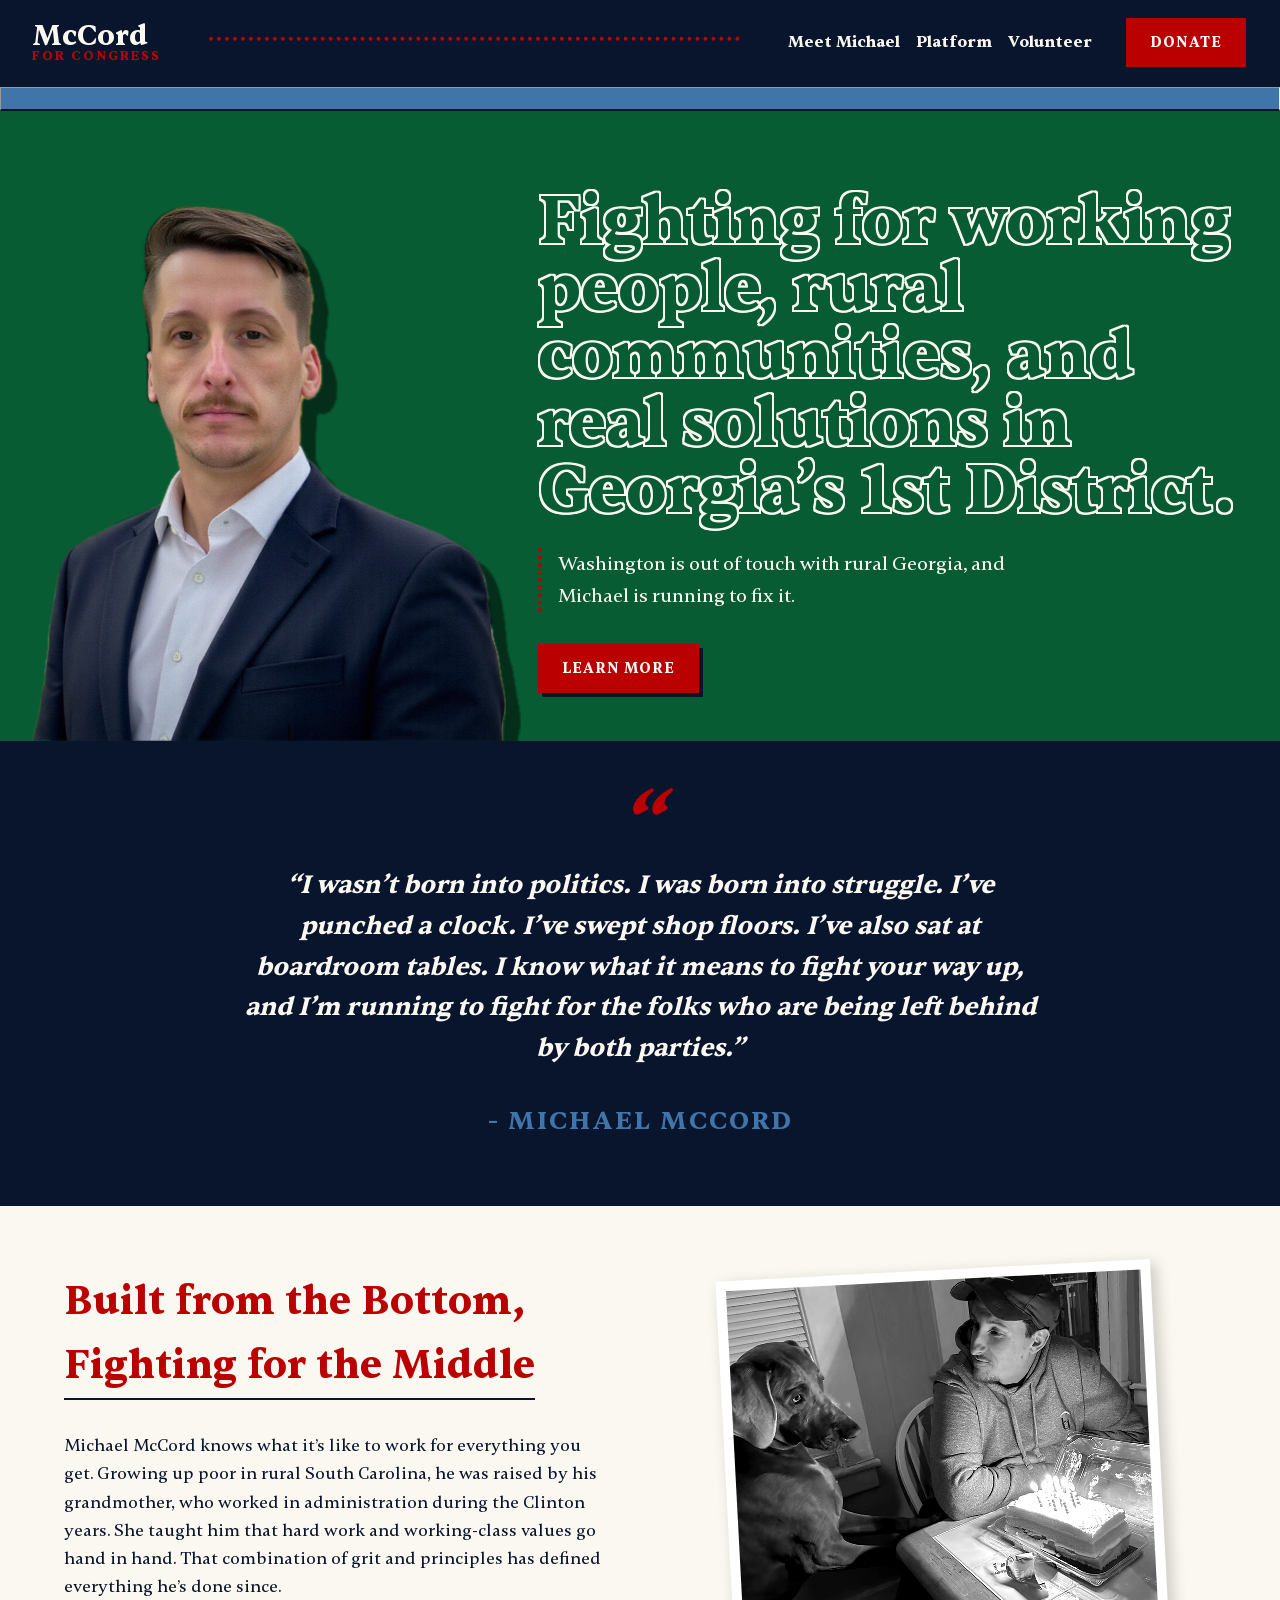
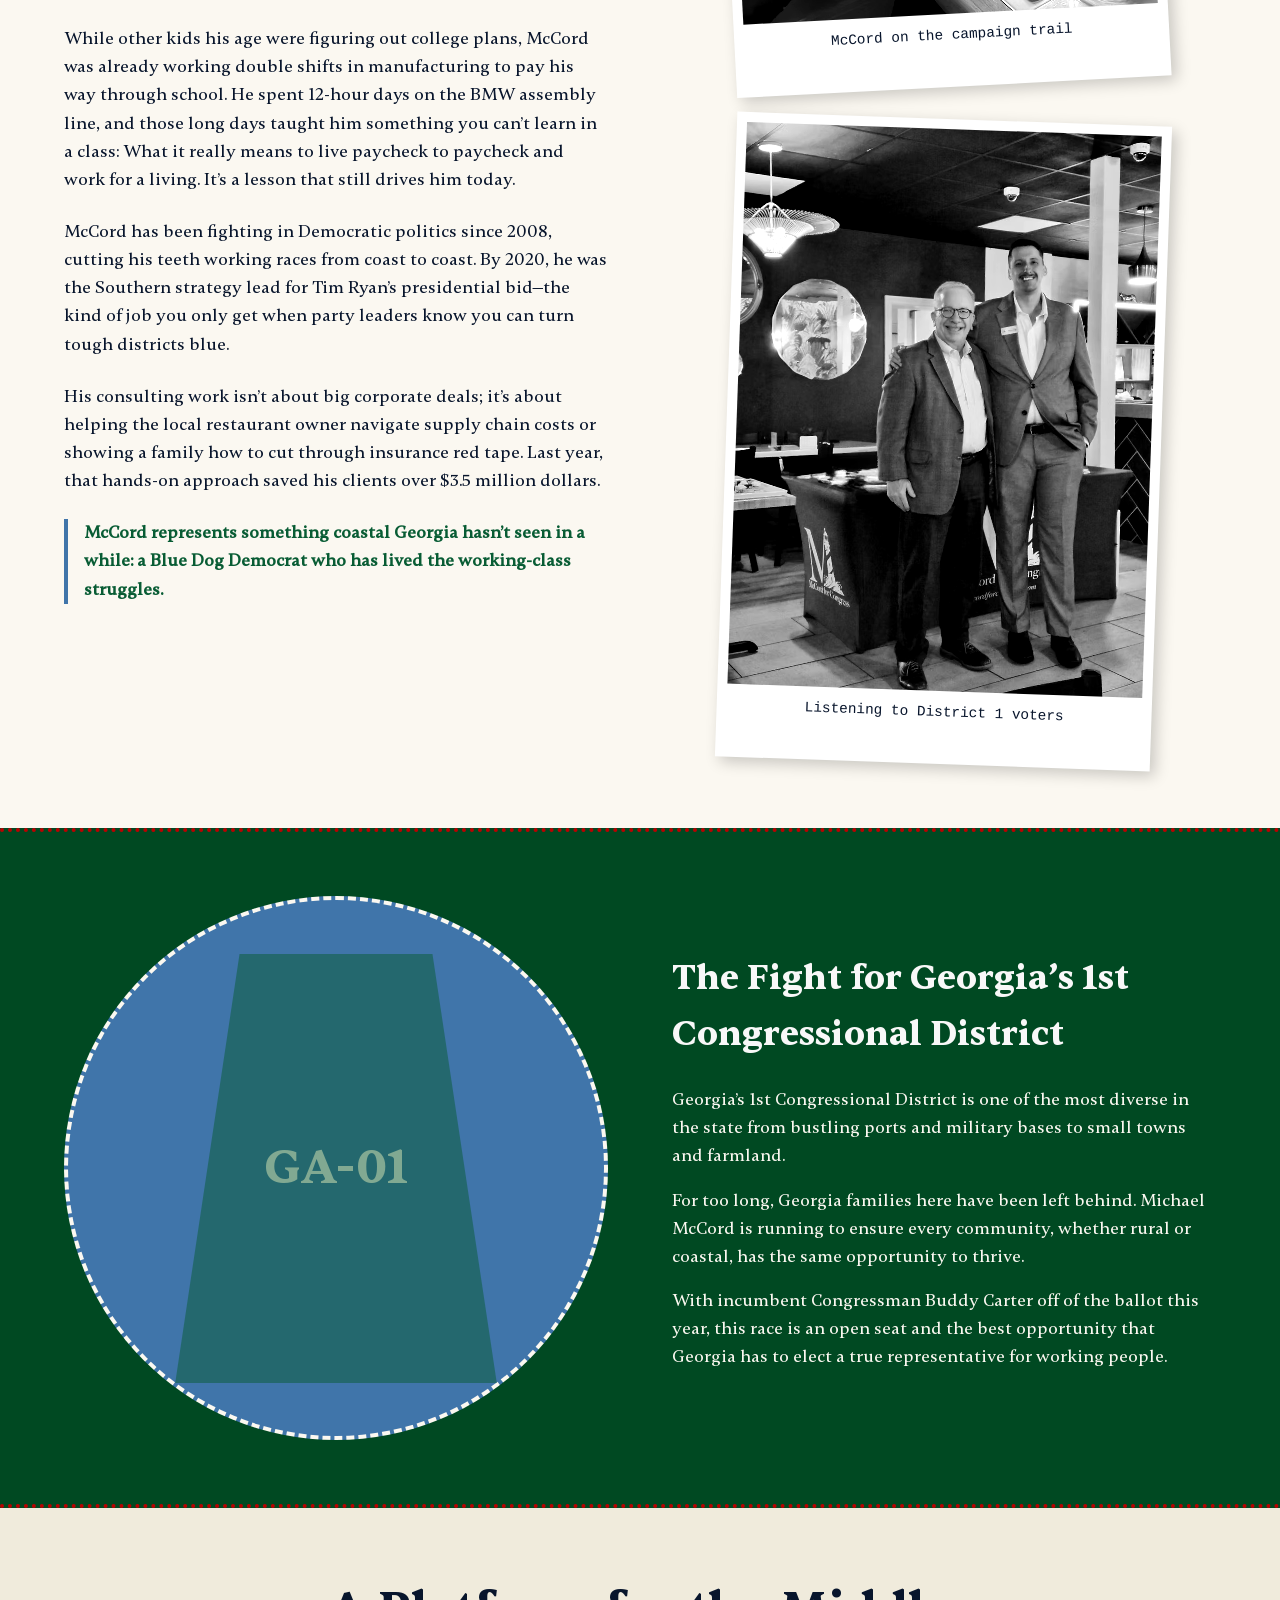
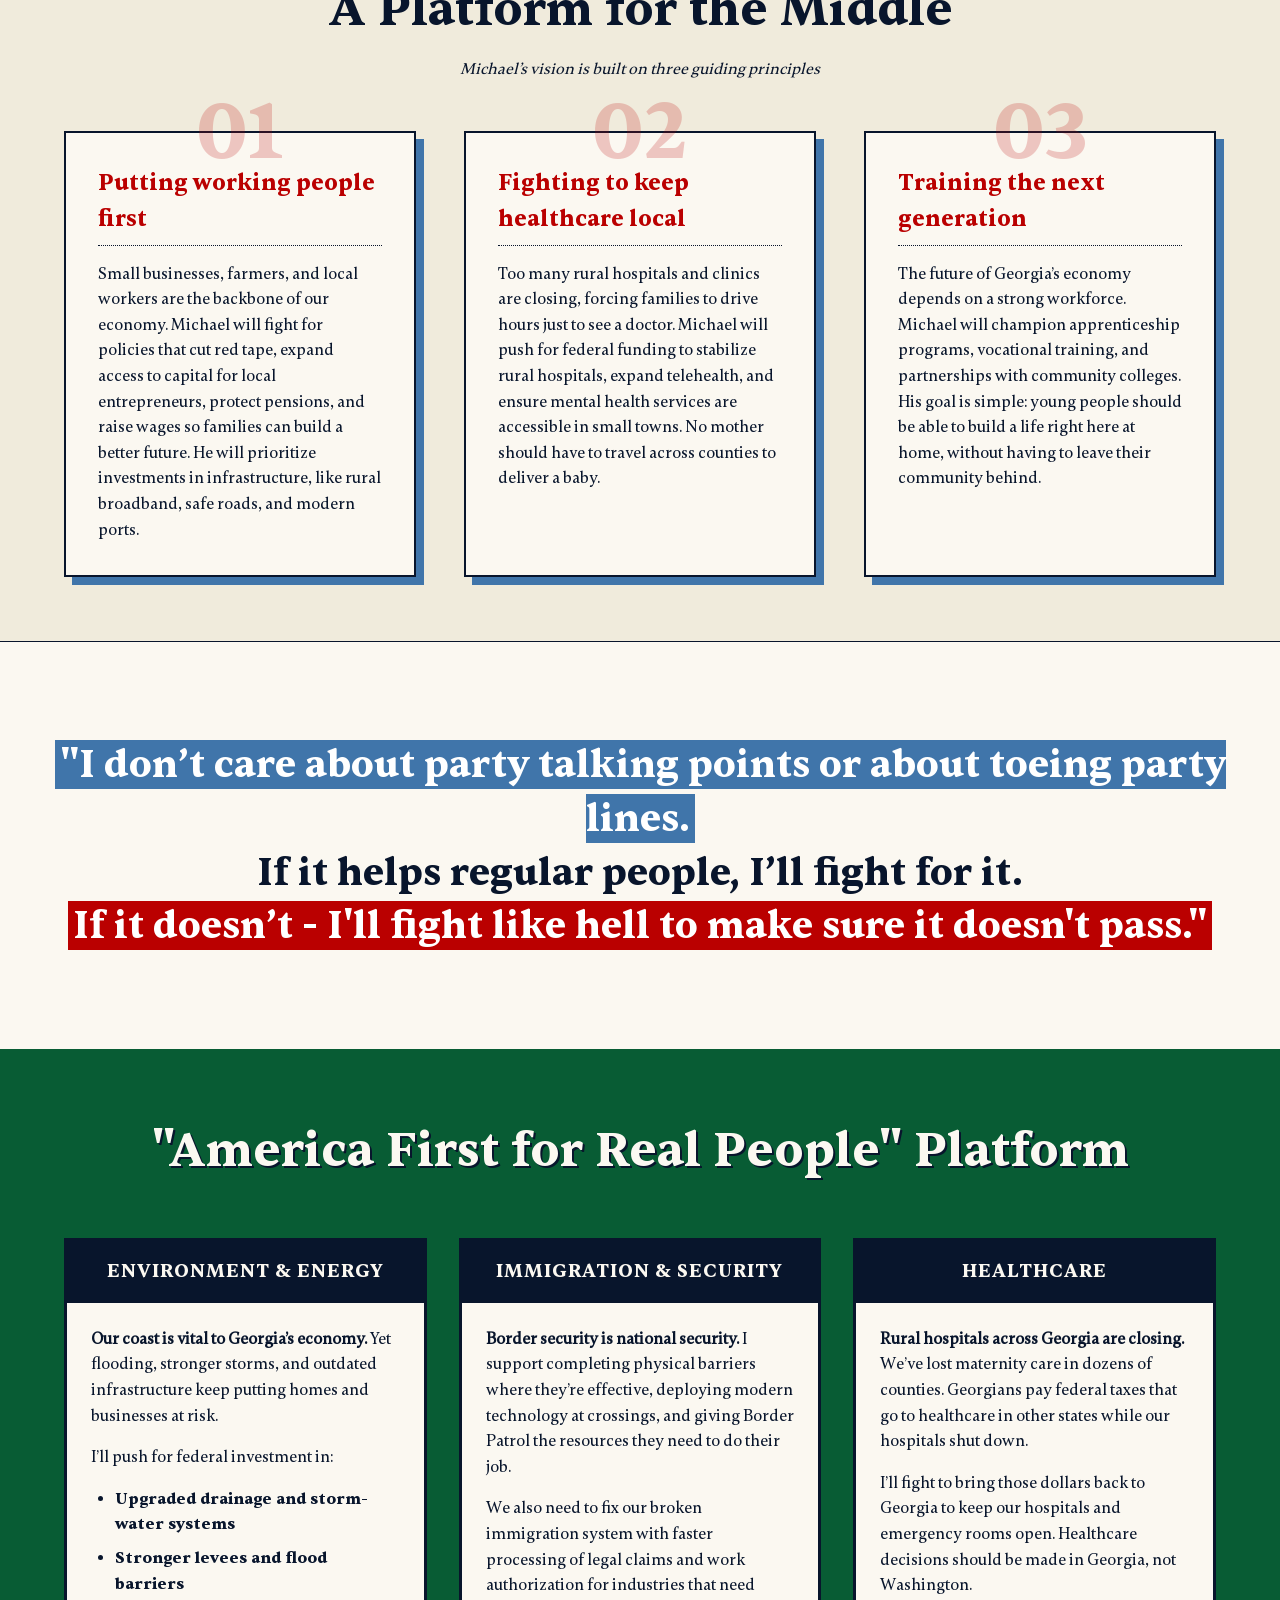
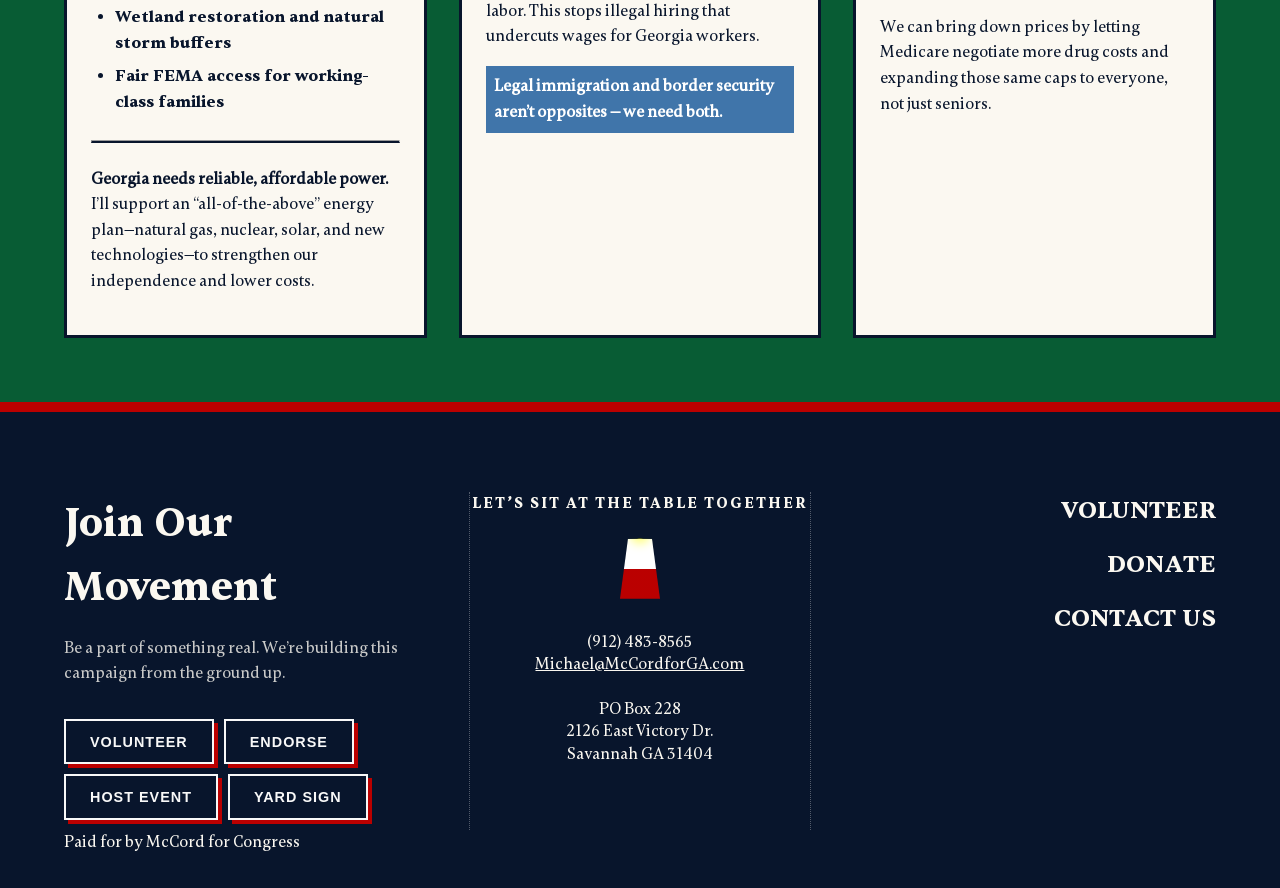
==== index.html @ d7ba56e4 "Formatting" ====
<!DOCTYPE html>
<html lang="en">

<head>
  <meta charset="UTF-8">
  <meta name="viewport" content="width=device-width, initial-scale=1.0">
  <title>Michael McCord for Congress | GA 1st District</title>
  <link rel="stylesheet" href="style.css">
  <link rel="stylesheet" href="gambetta.css">
  <link rel="stylesheet" href="sentient.css">
</head>

<body>

  <a href="#main-content" class="skip-link">Skip to Main Content</a>

  <!-- NAV -->
  <header>
    <a href="#" class="logo">McCord <span class="logo-sub">for Congress</span></a>

    <div class="decoration-line"></div>

    <nav>
      <ul>
        <li><a href="#meet-michael">Meet Michael</a></li>
        <li><a href="#platform">Platform</a></li>
        <li><a href="#volunteer">Volunteer</a></li>
      </ul>
      <a href="#" role="button" class="btn-donate">DONATE</a>
    </nav>
  </header>

  <hr>

  <main id="main-content">

    <section class="hero">
      <img src="./media/portrait.png" alt="Michael McCord Candidate">

      <div class="hero-text">
        <h1>Fighting for working people, rural communities, and real solutions in Georgia’s 1st District.</h1>
        <p class="hero-sub">Washington is out of touch with rural Georgia, and Michael is running to fix it.</p>
        <a href="#meet-michael" role="button" class="btn-primary">Learn More</a>
      </div>
    </section>

    <blockquote>
      “I wasn’t born into politics. I was born into struggle. I’ve punched a clock. I’ve swept shop floors. I’ve
      also sat at boardroom tables. I know what it means to fight your way up, and I’m running to fight for the
      folks who are being left behind by both parties.”
      <cite>- Michael McCord</cite>
    </blockquote>

    <!-- BIO SECTION -->
    <section id="meet-michael" class="biography section-padding">
      <div class="container grid-2-col">
        <div class="bio-text">
          <h2>Built from the Bottom,<br>Fighting for the Middle</h2>

          <p>Michael McCord knows what it’s like to work for everything you get. Growing up poor in rural South
            Carolina, he was raised by his grandmother, who worked in administration during the Clinton years. She
            taught him that hard work and working-class values go hand in hand. That combination of grit and principles
            has defined everything he’s done since.</p>

          <p>While other kids his age were figuring out college plans, McCord was already working double shifts in
            manufacturing to pay his way through school. He spent 12-hour days on the BMW assembly line, and those long
            days taught him something you can’t learn in a class: What it really means to live paycheck to paycheck and
            work for a living. It’s a lesson that still drives him today.</p>

          <p>McCord has been fighting in Democratic politics since 2008, cutting his teeth working races from coast to
            coast. By 2020, he was the Southern strategy lead for Tim Ryan’s presidential bid—the kind of job you only
            get when party leaders know you can turn tough districts blue.</p>

          <p>His consulting work isn’t about big corporate deals; it’s about helping the local restaurant owner navigate
            supply chain costs or showing a family how to cut through insurance red tape. Last year, that hands-on
            approach saved his clients over $3.5 million dollars.</p>

          <p class="emphasized-text">McCord represents something coastal Georgia hasn’t seen in a while: a Blue Dog
            Democrat who has lived the working-class struggles.</p>
        </div>

        <div class="bio-images">
          <figure class="rotate-left">
            <img src="./media/12.jpg.avif" alt="McCord working with team">
            <figcaption class="caption">McCord on the campaign trail</figcaption>
          </figure>
          <figure class="rotate-right">
            <img src="./media/13.jpeg.avif" alt="McCord speaking to voters">
            <figcaption class="caption">Listening to District 1 voters</figcaption>
          </figure>
        </div>
      </div>
    </section>

    <section class="district-info section-dark">
      <div class="container grid-2-col align-center">
        <div class="map-wrapper">
          <div class="css-map">
            <span>GA-01</span>
          </div>
        </div>
        <div class="district-text">
          <h2 class="text-light">The Fight for Georgia’s 1st Congressional District</h2>
          <p>Georgia’s 1st Congressional District is one of the most diverse in the state from bustling ports and
            military bases to small towns and farmland.</p>
          <p>For too long, Georgia families here have been left behind. Michael McCord is running to ensure every
            community, whether rural or coastal, has the same opportunity to thrive.</p>
          <p>With incumbent Congressman Buddy Carter off of the ballot this year, this race is an open seat and the best
            opportunity that Georgia has to elect a true representative for working people.</p>
        </div>
      </div>
    </section>

    <!-- PLATFORM INTRODUCTION -->
    <section id="platform" class="platform-intro section-padding">
      <h2 class="center">A Platform for the Middle</h2>
      <p class="subtitle center">Michael’s vision is built on three guiding principles</p>

      <div class="principles-grid">
        <div data-number="01">
          <h3>Putting working people first</h3>
          <p>Small businesses, farmers, and local workers are the backbone of our economy. Michael will fight for
            policies that cut red tape, expand access to capital for local entrepreneurs, protect pensions, and raise
            wages so families can build a better future. He will prioritize investments in infrastructure, like rural
            broadband, safe roads, and modern ports.</p>
        </div>
        <div data-number="02">
          <h3>Fighting to keep healthcare local</h3>
          <p>Too many rural hospitals and clinics are closing, forcing families to drive hours just to see a doctor.
            Michael will push for federal funding to stabilize rural hospitals, expand telehealth, and ensure mental
            health services are accessible in small towns. No mother should have to travel across counties to deliver
            a baby.</p>
        </div>
        <div data-number="03">
          <h3>Training the next generation</h3>
          <p>The future of Georgia’s economy depends on a strong workforce. Michael will champion apprenticeship
            programs, vocational training, and partnerships with community colleges. His goal is simple: young people
            should be able to build a life right here at home, without having to leave their community behind.</p>
        </div>
      </div>
    </section>

    <!-- CALLOUT QUOTE -->
    <section class="callout-quote">
      <h2>
        <span class="marker">"I don’t care about party talking points or about toeing party lines.</span>
        <br>
        If it helps regular people, I’ll fight for it.
        <br>
        <span class="marker-red">If it doesn’t - I'll fight like hell to make sure it doesn't pass."</span>
      </h2>
    </section>

    <!-- ISSUES GRID -->
    <section class="issues section-padding">
      <div class="container">
        <h2 class="center">"America First for Real People" Platform</h2>

        <div class="issues-grid">
          <!-- Environment -->
          <div class="issue-card">
            <h3>Environment & Energy</h3>
            <div class="card-body">
              <p><strong>Our coast is vital to Georgia’s economy.</strong> Yet flooding, stronger storms, and outdated
                infrastructure keep putting homes and businesses at risk.</p>
              <p>I’ll push for federal investment in:</p>
              <ul>
                <li>Upgraded drainage and storm-water systems</li>
                <li>Stronger levees and flood barriers</li>
                <li>Wetland restoration and natural storm buffers</li>
                <li>Fair FEMA access for working-class families</li>
              </ul>
              <hr>
              <p><strong>Georgia needs reliable, affordable power.</strong> I’ll support an “all-of-the-above” energy
                plan—natural gas, nuclear, solar, and new technologies—to strengthen our independence and lower costs.
              </p>
            </div>
          </div>

          <!-- Immigration -->
          <div class="issue-card">
            <h3>Immigration & Security</h3>
            <div class="card-body">
              <p><strong>Border security is national security.</strong> I support completing physical barriers where
                they’re effective, deploying modern technology at crossings, and giving Border Patrol the resources they
                need to do their job.</p>
              <p>We also need to fix our broken immigration system with faster processing of legal claims and work
                authorization for industries that need labor. This stops illegal hiring that undercuts wages for Georgia
                workers.</p>
              <p class="highlight">Legal immigration and border security aren’t opposites — we need both.</p>
            </div>
          </div>

          <!-- Healthcare -->
          <div class="issue-card">
            <h3>Healthcare</h3>
            <div class="card-body">
              <p><strong>Rural hospitals across Georgia are closing.</strong> We’ve lost maternity care in dozens of
                counties. Georgians pay federal taxes that go to healthcare in other states while our hospitals shut
                down.</p>
              <p>I’ll fight to bring those dollars back to Georgia to keep our hospitals and emergency rooms open.
                Healthcare decisions should be made in Georgia, not Washington.</p>
              <p>We can bring down prices by letting Medicare negotiate more drug costs and expanding those same caps to
                everyone, not just seniors.</p>
            </div>
          </div>
        </div>
      </div>
    </section>

    <!-- FOOTER / JOIN MOVEMENT -->
    <footer id="volunteer">
      <div class="footer-grid">
        <div class="footer-cta">
          <h2>Join Our Movement</h2>
          <p class="footer-sub">Be a part of something real. We’re building this campaign from the ground up.</p>

          <div class="action-buttons">
            <button class="btn-outline">Volunteer</button>
            <button class="btn-outline">Endorse</button>
            <button class="btn-outline">Host Event</button>
            <button class="btn-outline">Yard Sign</button>
          </div>
        </div>

        <div class="footer-contact">
          <h3>Let’s sit at the table together</h3>
          <!-- CSS Lighthouse Icon -->
          <div class="css-lighthouse"></div>

          <address>
            <p>(912) 483-8565</p>
            <p><a href="mailto:Michael@McCordforGA.com">Michael@McCordforGA.com</a></p>
            <br>
            <p>PO Box 228</p>
            <p>2126 East Victory Dr.</p>
            <p>Savannah GA 31404</p>
          </address>
        </div>

        <nav>
          <a href="#volunteer">VOLUNTEER</a>
          <a href="#">DONATE</a>
          <a href="#">CONTACT US</a>
        </nav>
      </div>
      <p>Paid for by McCord for Congress</p>
    </footer>

  </main>
</body>

</html>
---- style.css ----
:root {
  /* --- Palette (OKLCH) --- */
  /* Deep Forest Green */
  --color-bg-green: oklch(42% 0.1 155);
  --color-bg-green-dark: oklch(35% 0.1 155);

  /* Paper / Off-White */
  --color-paper: oklch(98% 0.01 90);
  --color-paper-dim: oklch(94% 0.02 90);

  /* Accent Blue */
  --color-accent-blue: oklch(55% 0.1 250);

  /* Ink Colors */
  --color-text-navy: oklch(20% 0.05 260);
  --color-text-light: oklch(98% 0 0);

  /* Campaign Red */
  --color-brand-red: oklch(48% 0.22 28);

  /* --- Spacing & sizing --- */
  --space-sm: 0.5rem;
  --space-md: 1rem;
  --space-lg: 2rem;
  --space-xl: 4rem;

  --container-width: 1200px;

  /* --- Typography --- */
  --font-serif: "Sentient-Bold", "Times New Roman", serif;
  --font-sans-serif: "Gambetta-Medium", sans-serif;
}

/* --- Resets & Base --- */
*,
*::before,
*::after {
  box-sizing: border-box;
  margin: 0;
  padding: 0;
}

html {
  scroll-behavior: smooth;
}

body {
  font-family: var(--font-serif);
  background-color: var(--color-paper);
  color: var(--color-text-navy);
  line-height: 1.6;
}

img {
  max-width: 100%;
  display: block;
}

a {
  color: inherit;
  text-decoration-skip-ink: auto;
}

/* --- Utilities --- */
.container {
  width: 90%;
  max-width: var(--container-width);
  margin: 0 auto;
}

.section-padding {
  padding: clamp(3rem, 5vw, 6rem) 0;
}

.text-light {
  color: var(--color-text-light);
}

.center {
  text-align: center;
}

/* Grid Utilities */
.grid-2-col {
  display: grid;
  grid-template-columns: 1fr;
  gap: var(--space-xl);

  @media (min-width: 800px) {
    grid-template-columns: 1fr 1fr;
  }
}

.align-center {
  align-items: center;
}

/* --- Buttons --- */
button,
[role="button"] {
  display: inline-block;
  padding: 0.8rem 1.5rem;
  font-weight: 700;
  text-decoration: none;
  text-transform: uppercase;
  letter-spacing: 1px;
  transition: transform 0.2s ease;
  cursor: pointer;
  font-size: 0.9rem;
}

button:active,
[role="button"]:active {
  transform: translateY(2px);
}

.btn-primary {
  background-color: var(--color-brand-red);
  color: var(--color-text-light);
  box-shadow: 4px 4px 0 var(--color-text-navy);
}

.btn-donate {
  background-color: var(--color-brand-red);
  color: var(--color-text-light);
  border: 2px solid var(--color-text-navy);
}

.btn-outline {
  background-color: transparent;
  border: 2px solid var(--color-text-light);
  color: var(--color-text-light);
  box-shadow: 4px 4px 0 var(--color-brand-red);
  margin-right: 10px;
  margin-bottom: 10px;
}

/* --- Header --- */
.skip-link {
  position: absolute;
  top: -100px;
  left: 0;
  background: var(--color-brand-red);
  color: white;
  padding: 1rem;
  z-index: 1000;
}

.skip-link:focus {
  top: 0;
}

header {
  background-color: var(--color-text-navy);
  padding: var(--space-md) var(--space-lg);
  border-bottom: 2px solid var(--color-text-navy);
  color: var(--color-paper);

  display: flex;
  align-items: center;
  max-width: 1400px;
  margin: 0 auto;
  flex-wrap: wrap;
  gap: var(--space-md);

  .logo {
    font-size: 1.8rem;
    font-weight: 900;
    text-decoration: none;
    display: flex;
    flex-direction: column;
    line-height: 1;

    .logo-sub {
      font-size: 0.8rem;
      font-weight: 400;
      text-transform: uppercase;
      letter-spacing: 2px;
      color: var(--color-brand-red);
    }
  }

  .decoration-line {
    flex-grow: 1;
    height: 1px;
    border-bottom: 4px dotted var(--color-brand-red);
    transform: translateY(-0.2rem);
    min-width: 2rem;
    margin: 0 var(--space-lg);
    display: none;

    @media (min-width: 800px) {
      display: block;
    }
  }

  nav {
    display: flex;
    align-items: center;
    gap: var(--space-md);
    flex-wrap: wrap;

    ul {
      list-style: none;
      display: flex;
      gap: var(--space-md);
      margin-right: var(--space-md);
    }

    a {
      font-weight: 700;
      text-decoration: none;

      &:hover {
        text-decoration: underline;
        text-decoration-color: var(--color-brand-red);
      }
    }
  }
}

hr {
  height: 1.5rem;
  background-color: var(--color-accent-blue);
  border-bottom: 2px solid var(--color-text-navy);
}

/* --- Hero --- */
.hero {
  background-color: var(--color-bg-green);
  padding: 0 var(--space-lg);
  color: var(--color-paper);
  overflow: hidden;

  max-width: 1400px;
  margin: 0 auto;
  display: grid;
  grid-template-columns: 1fr;
  align-items: end;
  min-height: 70vh;

  @media (min-width: 900px) {
    grid-template-columns: 0.8fr 1.2fr;
    gap: 2rem;
  }

  .hero-text {
    padding-bottom: clamp(2rem, 6vw, 3rem);
    padding-top: 3rem;
    position: relative;
    z-index: 2;

    h1 {
      font-size: clamp(2.2rem, 4vw + 1rem, 5rem);
      line-height: 1;
      font-weight: 700;
      margin-bottom: 1.5rem;

      /* Text Stroke Effect */
      text-shadow:
        /* First layer - 8 directions */
        1px 1px 0 var(--color-paper),
        1px -1px 0 var(--color-paper),
        -1px 1px 0 var(--color-paper),
        -1px -1px 0 var(--color-paper),
        1px 0px 0 var(--color-paper),
        0px 1px 0 var(--color-paper),
        -1px 0px 0 var(--color-paper),
        0px -1px 0 var(--color-paper),

        /* Second layer - 8 more directions with slight offset */
        2px 2px 0 var(--color-paper),
        2px -2px 0 var(--color-paper),
        -2px 2px 0 var(--color-paper),
        -2px -2px 0 var(--color-paper),
        2px 0px 0 var(--color-paper),
        0px 2px 0 var(--color-paper),
        -2px 0px 0 var(--color-paper),
        0px -2px 0 var(--color-paper),

        /* Optional third layer - diagonal fills */
        1.5px 1.5px 0 var(--color-paper),
        1.5px -1.5px 0 var(--color-paper),
        -1.5px 1.5px 0 var(--color-paper),
        -1.5px -1.5px 0 var(--color-paper);
      color: var(--color-bg-green);
    }

    .hero-sub {
      font-size: 1.25rem;
      max-width: 40ch;
      margin-bottom: 2rem;
      border-left: 4px dotted var(--color-brand-red);
      padding-left: 1rem;
    }
  }

  img {
    align-self: end;
    justify-self: center;

    max-height: 80vh;
    filter: drop-shadow(15px 15px 0px rgba(0, 0, 0, 0.5));
    /* Push down slightly */
  }
}


blockquote {
  background-color: var(--color-text-navy);
  color: var(--color-paper);
  padding: var(--space-xl) calc(max(0px, (100vw - 800px) / 2));
  text-align: center;

  font-size: clamp(1.2rem, 2vw, 1.8rem);
  font-style: italic;
  margin: 0 auto;
  line-height: 1.6;
  position: relative;
}

blockquote::before {
  content: "“";
  font-size: 5rem;
  color: var(--color-brand-red);
  display: block;
  line-height: 0.5;
  margin-bottom: 20px;
}

cite {
  display: block;
  margin-top: 2rem;
  font-style: normal;
  font-weight: 700;
  text-transform: uppercase;
  letter-spacing: 2px;
  color: var(--color-accent-blue);
}

/* --- Biography --- */
.biography {
  background-color: var(--color-paper);

  h2 {
    font-size: 2.5rem;
    margin-bottom: 2rem;
    color: var(--color-brand-red);
    border-bottom: 2px solid var(--color-text-navy);
    display: inline-block;
  }

  .bio-text p {
    margin-bottom: 1.5rem;
    font-size: 1.1rem;
  }

  .emphasized-text {
    font-size: 1.2rem;
    font-weight: bold;
    color: var(--color-bg-green);
    border-left: 4px solid var(--color-accent-blue);
    padding-left: 1rem;
  }

  .bio-images {
    display: flex;
    flex-direction: column;
    gap: 2rem;
    justify-content: center;
    align-items: center;

    figure {
      background: white;
      padding: 10px 10px 40px 10px;
      /* Polaroid style */
      box-shadow: 5px 5px 15px rgba(0, 0, 0, 0.2);
      width: 80%;
      transition: transform 0.3s ease;
      text-align: center;

      img {
        width: 100%;
        filter: grayscale(100%) contrast(120%);
      }

      figcaption {
        display: block;
        font-family: monospace;
        /* Handwriting vibe */
        margin-top: 10px;
        color: var(--color-text-navy);
        font-size: 0.9rem;
      }
    }

    .rotate-left {
      transform: rotate(-3deg);
    }

    .rotate-right {
      transform: rotate(2deg);
    }

    figure:hover {
      transform: scale(1.05) rotate(0);
      z-index: 10;
    }
  }
}

/* --- District Info --- */
.section-dark {
  background-color: var(--color-bg-green-dark);
  color: var(--color-paper);
  padding: var(--space-xl) 0;
}

.district-info {
  border-top: 4px dotted var(--color-brand-red);
  border-bottom: 4px dotted var(--color-brand-red);

  .css-map {
    background-color: var(--color-accent-blue);
    width: 100%;
    aspect-ratio: 1;
    border-radius: 50%;
    display: grid;
    place-items: center;
    font-size: 3rem;
    font-weight: 900;
    border: 4px dashed var(--color-paper);
    position: relative;
  }

  /* Simulate map shape roughly */
  .css-map::after {
    content: "";
    position: absolute;
    width: 60%;
    height: 80%;
    background: var(--color-bg-green);
    clip-path: polygon(20% 0%, 80% 0%, 100% 100%, 0% 100%);
    opacity: 0.5;
  }

  h2 {
    font-size: 2.2rem;
    margin-bottom: 1.5rem;
  }

  p {
    margin-bottom: 1rem;
    font-size: 1.1rem;
  }
}

/* --- Platform Principles --- */
.platform-intro {
  background-color: var(--color-paper-dim);
  padding: 5% 5%;

  h2 {
    font-size: 3rem;
    margin-bottom: 0.5rem;
  }

  .subtitle {
    margin-bottom: 3rem;
    font-style: italic;
  }

  .principles-grid {
    display: grid;
    grid-template-columns: repeat(auto-fit, minmax(300px, 1fr));
    gap: 3rem;
  }

  /* Of course, any card that is in the princples grid is a principle card by principle*/

  .principles-grid>div::before {
    content: attr(data-number);
    position: absolute;
    top: -4rem;
    left: 50%;
    transform: translatex(-50%);
    font-size: 5rem;
    font-weight: bold;
    color: var(--color-brand-red);
    opacity: 0.2;
    /* makes it look like it's behind the card */
    z-index: 0;
    /* Places it between the card and its content */
    pointer-events: none;
    /* Makes it non-interactive */
  }


  .principles-grid>div {
    background: var(--color-paper);
    padding: 2rem;
    border: 2px solid var(--color-text-navy);
    box-shadow: 8px 8px 0 var(--color-accent-blue);

    position: relative;
    overflow: visible;

    h3 {
      position: relative;
      z-index: 1;
      color: var(--color-brand-red);
      font-size: 1.4rem;
      margin-bottom: 1rem;
      border-bottom: 1px dotted var(--color-text-navy);
      padding-bottom: 0.5rem;
    }
  }
}

/* --- Callout Quote --- */
.callout-quote {
  background-color: var(--color-paper);
  padding: 6rem 0;
  text-align: center;
  border-top: 1px solid var(--color-text-navy);

  h2 {
    font-size: clamp(1.5rem, 3vw, 2.5rem);
    line-height: 1.4;
  }

  .marker {
    background-color: var(--color-accent-blue);
    color: white;
    padding: 0 5px;
  }

  .marker-red {
    background-color: var(--color-brand-red);
    color: white;
    padding: 0 5px;
  }
}

/* --- Issues Grid --- */
.issues {
  background-color: var(--color-bg-green);
  color: var(--color-text-navy);

  h2 {
    color: var(--color-paper);
    margin-bottom: 3rem;
    font-size: 3rem;
    text-shadow: 2px 2px 0 var(--color-text-navy);
  }

  .issues-grid {
    display: grid;
    grid-template-columns: repeat(auto-fit, minmax(300px, 1fr));
    gap: 2rem;
  }

  .issue-card {
    background-color: var(--color-paper);
    border: 3px solid var(--color-text-navy);
    display: flex;
    flex-direction: column;
  }

  h3 {
    background-color: var(--color-text-navy);
    color: var(--color-paper);
    padding: 1rem;
    text-transform: uppercase;
    letter-spacing: 1px;
    text-align: center;
  }

  .card-body {
    padding: 1.5rem;
    flex-grow: 1;

    p {
      margin-bottom: 1rem;
    }

    ul {
      margin-left: 1.5rem;
      margin-bottom: 1rem;
    }

    li {
      margin-bottom: 0.5rem;
    }

    hr {
      height: 2px;
      background: repeating-linear-gradient(90deg, var(--color-text-navy) 0 5px, transparent 5px 10px);
      margin: 1.5rem 0;
    }

    .highlight {
      background-color: var(--color-accent-blue);
      color: white;
      padding: 0.5rem;
      font-weight: bold;
    }
  }
}

footer {
  margin: 0 auto;

  background-color: var(--color-text-navy);
  color: var(--color-paper);
  padding: 0 5%;
  padding-top: 5rem;
  padding-bottom: 2rem;
  border-top: 10px solid var(--color-brand-red);

  .footer-grid {
    display: grid;
    grid-template-columns: 1fr;
    gap: 4rem;

    @media (min-width: 900px) {
      grid-template-columns: 1fr 1fr 1fr;
    }
  }

  .footer-cta h2 {
    font-size: 2.5rem;
    margin-bottom: 1rem;
  }

  .footer-sub {
    margin-bottom: 2rem;
    opacity: 0.8;
  }

  .action-buttons {
    display: flex;
    flex-wrap: wrap;
  }

  .footer-contact {
    text-align: center;
    border-left: 1px dotted rgba(255, 255, 255, 0.3);
    border-right: 1px dotted rgba(255, 255, 255, 0.3);

    h3 {
      text-transform: uppercase;
      letter-spacing: 2px;
      margin-bottom: 1.5rem;
      font-size: 0.9rem;
    }

    address {
      font-style: normal;
      line-height: 1.4;

      a {
        text-decoration: underline;
      }
    }
  }

  /* CSS Lighthouse Icon */
  .css-lighthouse {
    width: 40px;
    height: 60px;
    background: linear-gradient(to bottom, white 50%, var(--color-brand-red) 50%);
    margin: 0 auto 2rem auto;
    clip-path: polygon(20% 0%, 80% 0%, 100% 100%, 0% 100%);
    position: relative;
  }

  .css-lighthouse::before {
    content: "";
    position: absolute;
    top: -10px;
    left: 50%;
    transform: translateX(-50%);
    width: 10px;
    height: 10px;
    background: yellow;
    border-radius: 50%;
    box-shadow: 0 0 10px 5px rgba(255, 255, 0, 0.5);
  }

  nav {
    display: flex;
    flex-direction: column;
    align-items: flex-end;
    gap: 1rem;

    a {
      font-size: 1.5rem;
      font-weight: 900;
      text-decoration: none;
      text-transform: uppercase;

      &:hover {
        color: var(--color-brand-red);
      }
    }
  }

  .footer-bottom {
    margin-top: 4rem;
    padding-top: 2rem;
    border-top: 1px solid rgba(255, 255, 255, 0.1);
    text-align: center;
    font-size: 0.8rem;
    opacity: 0.5;
    text-transform: uppercase;
    letter-spacing: 2px;
  }
}

p {
  font-family: var(--font-sans-serif);
}
---- gambetta.css ----
/**
* @license
*
* Font Family: Gambetta
* Designed by: Paul Troppmar
* URL: https://www.fontshare.com/fonts/gambetta
* © 2025 Indian Type Foundry
*
* Gambetta Light 
* Gambetta LightItalic 
* Gambetta Regular 
* Gambetta Italic 
* Gambetta Medium 
* Gambetta MediumItalic 
* Gambetta Semibold 
* Gambetta SemiboldItalic 
* Gambetta Bold 
* Gambetta BoldItalic 
* Gambetta Variable (Variable font)
* Gambetta VariableItalic (Variable font)

*
*/
@font-face {
  font-family: 'Gambetta-Light';
  src: url('./media/fonts/Gambetta-Light.woff2') format('woff2'),
       url('./media/fonts/Gambetta-Light.woff') format('woff'),
       url('./media/fonts/Gambetta-Light.ttf') format('truetype');
  font-weight: 300;
  font-display: swap;
  font-style: normal;
}
@font-face {
  font-family: 'Gambetta-LightItalic';
  src: url('./media/fonts/Gambetta-LightItalic.woff2') format('woff2'),
       url('./media/fonts/Gambetta-LightItalic.woff') format('woff'),
       url('./media/fonts/Gambetta-LightItalic.ttf') format('truetype');
  font-weight: 300;
  font-display: swap;
  font-style: italic;
}
@font-face {
  font-family: 'Gambetta-Regular';
  src: url('./media/fonts/Gambetta-Regular.woff2') format('woff2'),
       url('./media/fonts/Gambetta-Regular.woff') format('woff'),
       url('./media/fonts/Gambetta-Regular.ttf') format('truetype');
  font-weight: 400;
  font-display: swap;
  font-style: normal;
}
@font-face {
  font-family: 'Gambetta-Italic';
  src: url('./media/fonts/Gambetta-Italic.woff2') format('woff2'),
       url('./media/fonts/Gambetta-Italic.woff') format('woff'),
       url('./media/fonts/Gambetta-Italic.ttf') format('truetype');
  font-weight: 400;
  font-display: swap;
  font-style: italic;
}
@font-face {
  font-family: 'Gambetta-Medium';
  src: url('./media/fonts/Gambetta-Medium.woff2') format('woff2'),
       url('./media/fonts/Gambetta-Medium.woff') format('woff'),
       url('./media/fonts/Gambetta-Medium.ttf') format('truetype');
  font-weight: 500;
  font-display: swap;
  font-style: normal;
}
@font-face {
  font-family: 'Gambetta-MediumItalic';
  src: url('./media/fonts/Gambetta-MediumItalic.woff2') format('woff2'),
       url('./media/fonts/Gambetta-MediumItalic.woff') format('woff'),
       url('./media/fonts/Gambetta-MediumItalic.ttf') format('truetype');
  font-weight: 500;
  font-display: swap;
  font-style: italic;
}
@font-face {
  font-family: 'Gambetta-Semibold';
  src: url('./media/fonts/Gambetta-Semibold.woff2') format('woff2'),
       url('./media/fonts/Gambetta-Semibold.woff') format('woff'),
       url('./media/fonts/Gambetta-Semibold.ttf') format('truetype');
  font-weight: 600;
  font-display: swap;
  font-style: normal;
}
@font-face {
  font-family: 'Gambetta-SemiboldItalic';
  src: url('./media/fonts/Gambetta-SemiboldItalic.woff2') format('woff2'),
       url('./media/fonts/Gambetta-SemiboldItalic.woff') format('woff'),
       url('./media/fonts/Gambetta-SemiboldItalic.ttf') format('truetype');
  font-weight: 600;
  font-display: swap;
  font-style: italic;
}
@font-face {
  font-family: 'Gambetta-Bold';
  src: url('./media/fonts/Gambetta-Bold.woff2') format('woff2'),
       url('./media/fonts/Gambetta-Bold.woff') format('woff'),
       url('./media/fonts/Gambetta-Bold.ttf') format('truetype');
  font-weight: 700;
  font-display: swap;
  font-style: normal;
}
@font-face {
  font-family: 'Gambetta-BoldItalic';
  src: url('./media/fonts/Gambetta-BoldItalic.woff2') format('woff2'),
       url('./media/fonts/Gambetta-BoldItalic.woff') format('woff'),
       url('./media/fonts/Gambetta-BoldItalic.ttf') format('truetype');
  font-weight: 700;
  font-display: swap;
  font-style: italic;
}
/**
* This is a variable font
* You can control variable axes as shown below:
* font-variation-settings: wght 300.0wght 700.0;
*
* available axes:
'wght' (range from 300.0 to 700.0'wght' (range from 300.0 to 700.0
*/
@font-face {
  font-family: 'Gambetta-Variable';
  src: url('./media/fonts/Gambetta-Variable.woff2') format('woff2'),
       url('./media/fonts/Gambetta-Variable.woff') format('woff'),
       url('./media/fonts/Gambetta-Variable.ttf') format('truetype');
  font-weight: 300 700;
  font-display: swap;
  font-style: normal;
}
/**
* This is a variable font
* You can control variable axes as shown below:
* font-variation-settings: wght 300.0wght 700.0;
*
* available axes:
'wght' (range from 300.0 to 700.0'wght' (range from 300.0 to 700.0
*/
@font-face {
  font-family: 'Gambetta-VariableItalic';
  src: url('./media/fonts/Gambetta-VariableItalic.woff2') format('woff2'),
       url('./media/fonts/Gambetta-VariableItalic.woff') format('woff'),
       url('./media/fonts/Gambetta-VariableItalic.ttf') format('truetype');
  font-weight: 300 700;
  font-display: swap;
  font-style: italic;
}
---- sentient.css ----
/**
* @license
*
* Font Family: Sentient
* Designed by: Noopur Choksi
* URL: https://www.fontshare.com/fonts/sentient
* © 2025 Indian Type Foundry
*
* Sentient Extralight 
* Sentient ExtralightItalic 
* Sentient Light 
* Sentient LightItalic 
* Sentient Regular 
* Sentient Italic 
* Sentient Medium 
* Sentient MediumItalic 
* Sentient Bold 
* Sentient BoldItalic 
* Sentient Variable (Variable font)
* Sentient VariableItalic (Variable font)

*
*/
@font-face {
  font-family: 'Sentient-Extralight';
  src: url('./media/fonts/Sentient-Extralight.woff2') format('woff2'),
       url('./media/fonts/Sentient-Extralight.woff') format('woff'),
       url('./media/fonts/Sentient-Extralight.ttf') format('truetype');
  font-weight: 200;
  font-display: swap;
  font-style: normal;
}
@font-face {
  font-family: 'Sentient-ExtralightItalic';
  src: url('./media/fonts/Sentient-ExtralightItalic.woff2') format('woff2'),
       url('./media/fonts/Sentient-ExtralightItalic.woff') format('woff'),
       url('./media/fonts/Sentient-ExtralightItalic.ttf') format('truetype');
  font-weight: 200;
  font-display: swap;
  font-style: italic;
}
@font-face {
  font-family: 'Sentient-Light';
  src: url('./media/fonts/Sentient-Light.woff2') format('woff2'),
       url('./media/fonts/Sentient-Light.woff') format('woff'),
       url('./media/fonts/Sentient-Light.ttf') format('truetype');
  font-weight: 300;
  font-display: swap;
  font-style: normal;
}
@font-face {
  font-family: 'Sentient-LightItalic';
  src: url('./media/fonts/Sentient-LightItalic.woff2') format('woff2'),
       url('./media/fonts/Sentient-LightItalic.woff') format('woff'),
       url('./media/fonts/Sentient-LightItalic.ttf') format('truetype');
  font-weight: 300;
  font-display: swap;
  font-style: italic;
}
@font-face {
  font-family: 'Sentient-Regular';
  src: url('./media/fonts/Sentient-Regular.woff2') format('woff2'),
       url('./media/fonts/Sentient-Regular.woff') format('woff'),
       url('./media/fonts/Sentient-Regular.ttf') format('truetype');
  font-weight: 400;
  font-display: swap;
  font-style: normal;
}
@font-face {
  font-family: 'Sentient-Italic';
  src: url('./media/fonts/Sentient-Italic.woff2') format('woff2'),
       url('./media/fonts/Sentient-Italic.woff') format('woff'),
       url('./media/fonts/Sentient-Italic.ttf') format('truetype');
  font-weight: 400;
  font-display: swap;
  font-style: italic;
}
@font-face {
  font-family: 'Sentient-Medium';
  src: url('./media/fonts/Sentient-Medium.woff2') format('woff2'),
       url('./media/fonts/Sentient-Medium.woff') format('woff'),
       url('./media/fonts/Sentient-Medium.ttf') format('truetype');
  font-weight: 500;
  font-display: swap;
  font-style: normal;
}
@font-face {
  font-family: 'Sentient-MediumItalic';
  src: url('./media/fonts/Sentient-MediumItalic.woff2') format('woff2'),
       url('./media/fonts/Sentient-MediumItalic.woff') format('woff'),
       url('./media/fonts/Sentient-MediumItalic.ttf') format('truetype');
  font-weight: 500;
  font-display: swap;
  font-style: italic;
}
@font-face {
  font-family: 'Sentient-Bold';
  src: url('./media/fonts/Sentient-Bold.woff2') format('woff2'),
       url('./media/fonts/Sentient-Bold.woff') format('woff'),
       url('./media/fonts/Sentient-Bold.ttf') format('truetype');
  font-weight: 700;
  font-display: swap;
  font-style: normal;
}
@font-face {
  font-family: 'Sentient-BoldItalic';
  src: url('./media/fonts/Sentient-BoldItalic.woff2') format('woff2'),
       url('./media/fonts/Sentient-BoldItalic.woff') format('woff'),
       url('./media/fonts/Sentient-BoldItalic.ttf') format('truetype');
  font-weight: 700;
  font-display: swap;
  font-style: italic;
}
/**
* This is a variable font
* You can control variable axes as shown below:
* font-variation-settings: wght 700.0wght 400.0;
*
* available axes:
'wght' (range from 200.0 to 700.0'wght' (range from 200.0 to 700.0
*/
@font-face {
  font-family: 'Sentient-Variable';
  src: url('./media/fonts/Sentient-Variable.woff2') format('woff2'),
       url('./media/fonts/Sentient-Variable.woff') format('woff'),
       url('./media/fonts/Sentient-Variable.ttf') format('truetype');
  font-weight: 200 700;
  font-display: swap;
  font-style: normal;
}
/**
* This is a variable font
* You can control variable axes as shown below:
* font-variation-settings: wght 700.0wght 400.0;
*
* available axes:
'wght' (range from 200.0 to 700.0'wght' (range from 200.0 to 700.0
*/
@font-face {
  font-family: 'Sentient-VariableItalic';
  src: url('./media/fonts/Sentient-VariableItalic.woff2') format('woff2'),
       url('./media/fonts/Sentient-VariableItalic.woff') format('woff'),
       url('./media/fonts/Sentient-VariableItalic.ttf') format('truetype');
  font-weight: 200 700;
  font-display: swap;
  font-style: italic;
}
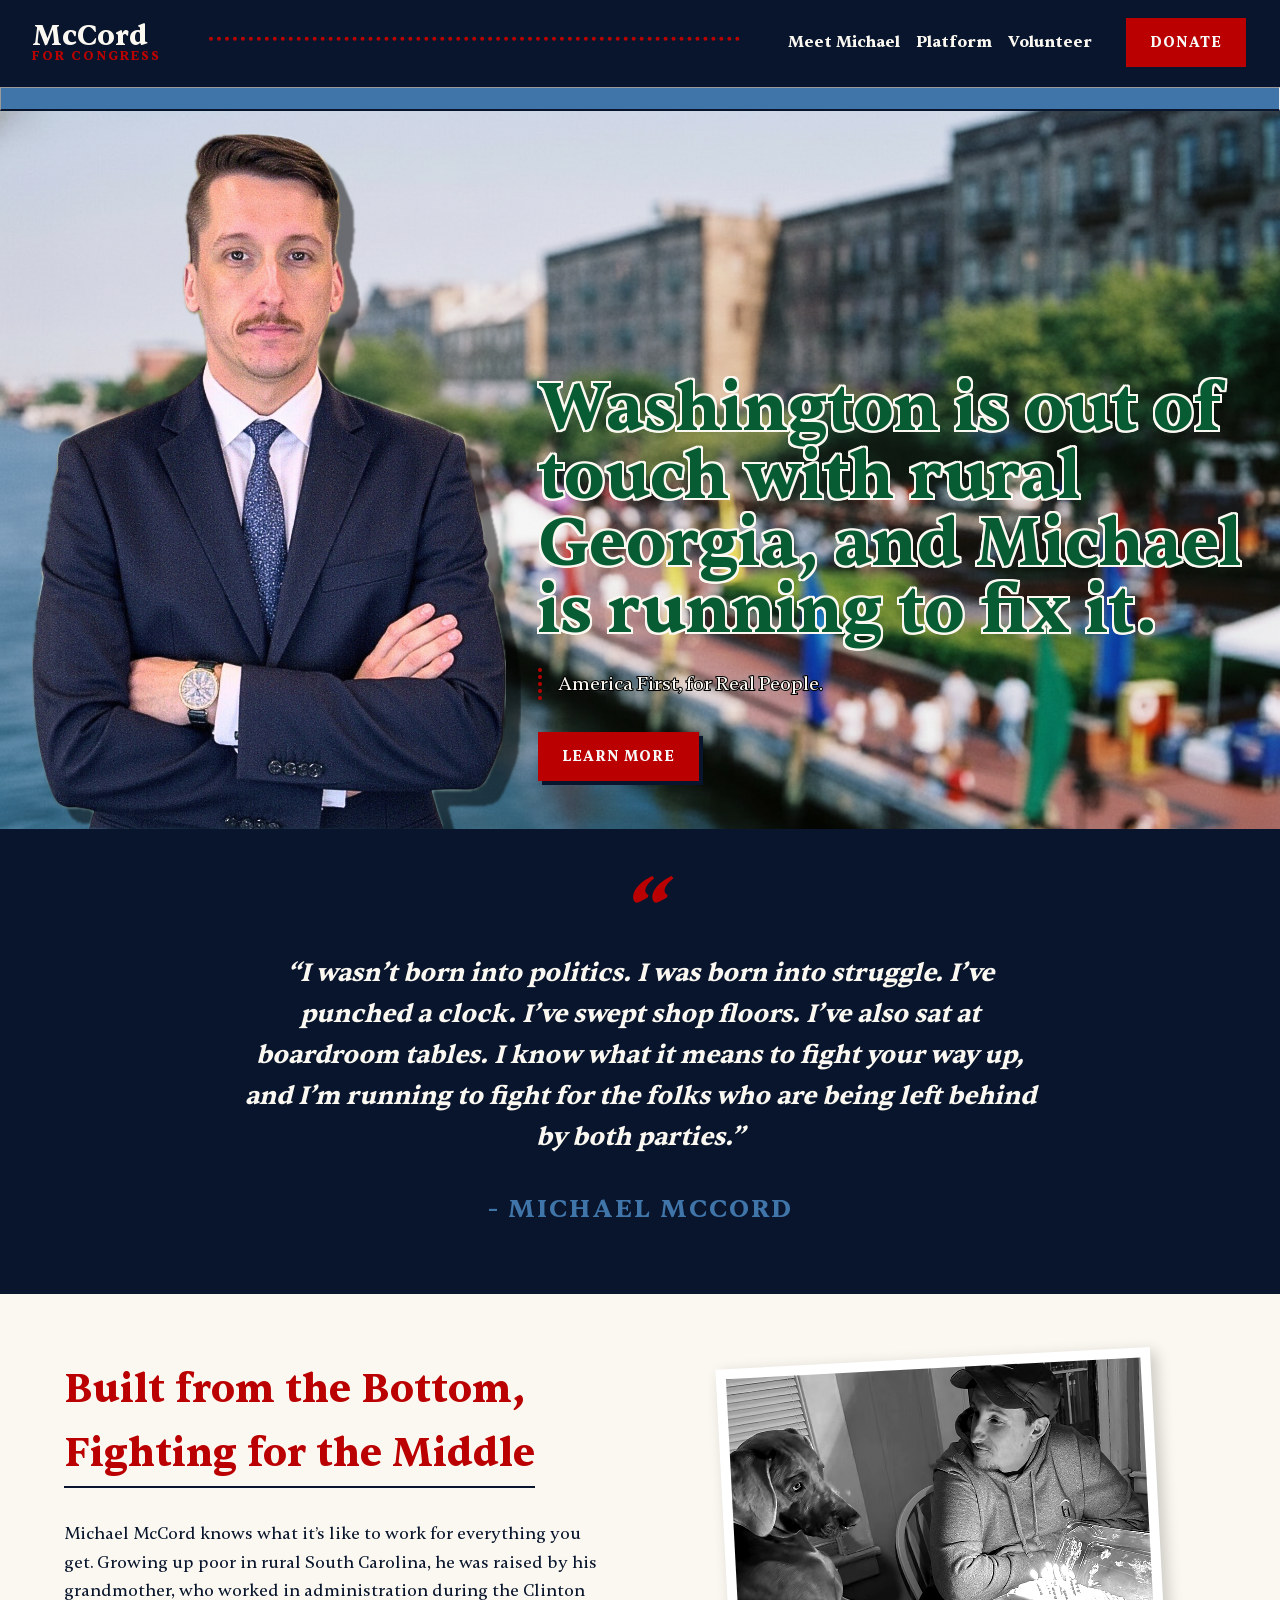
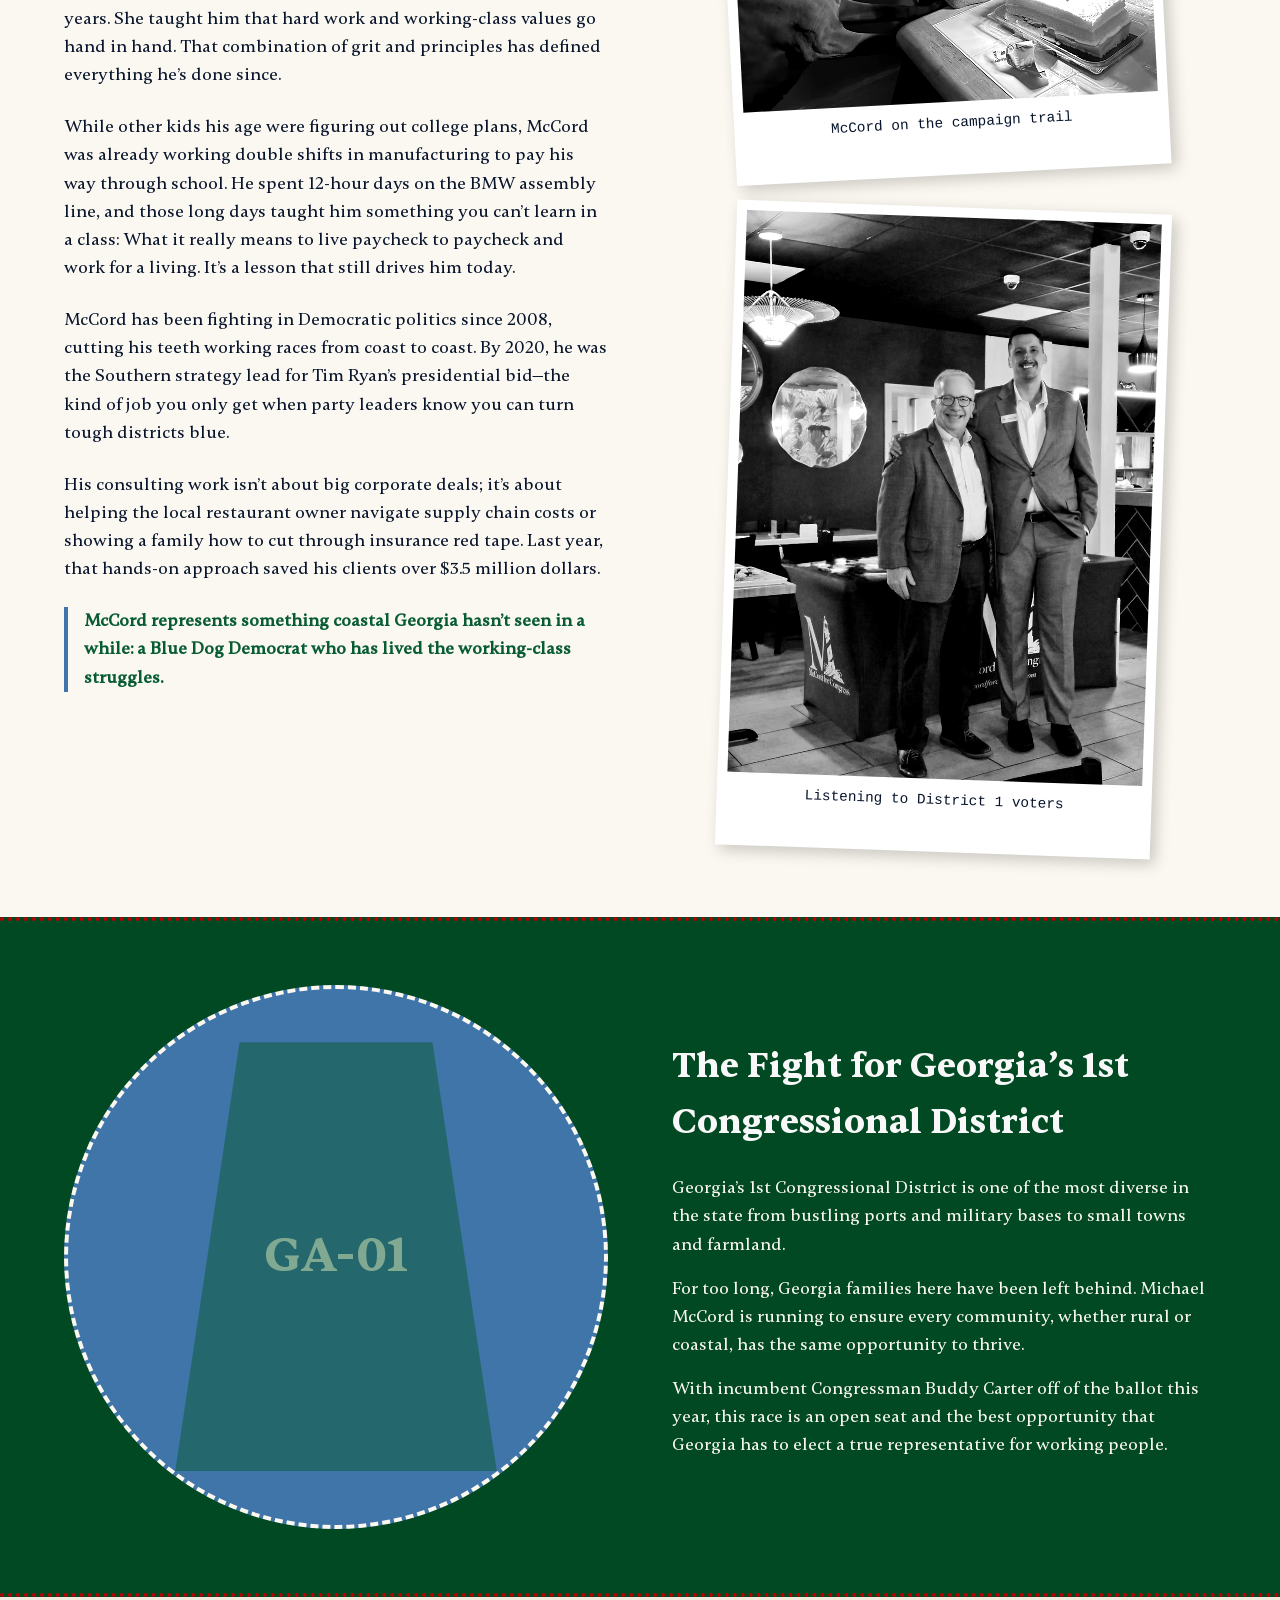
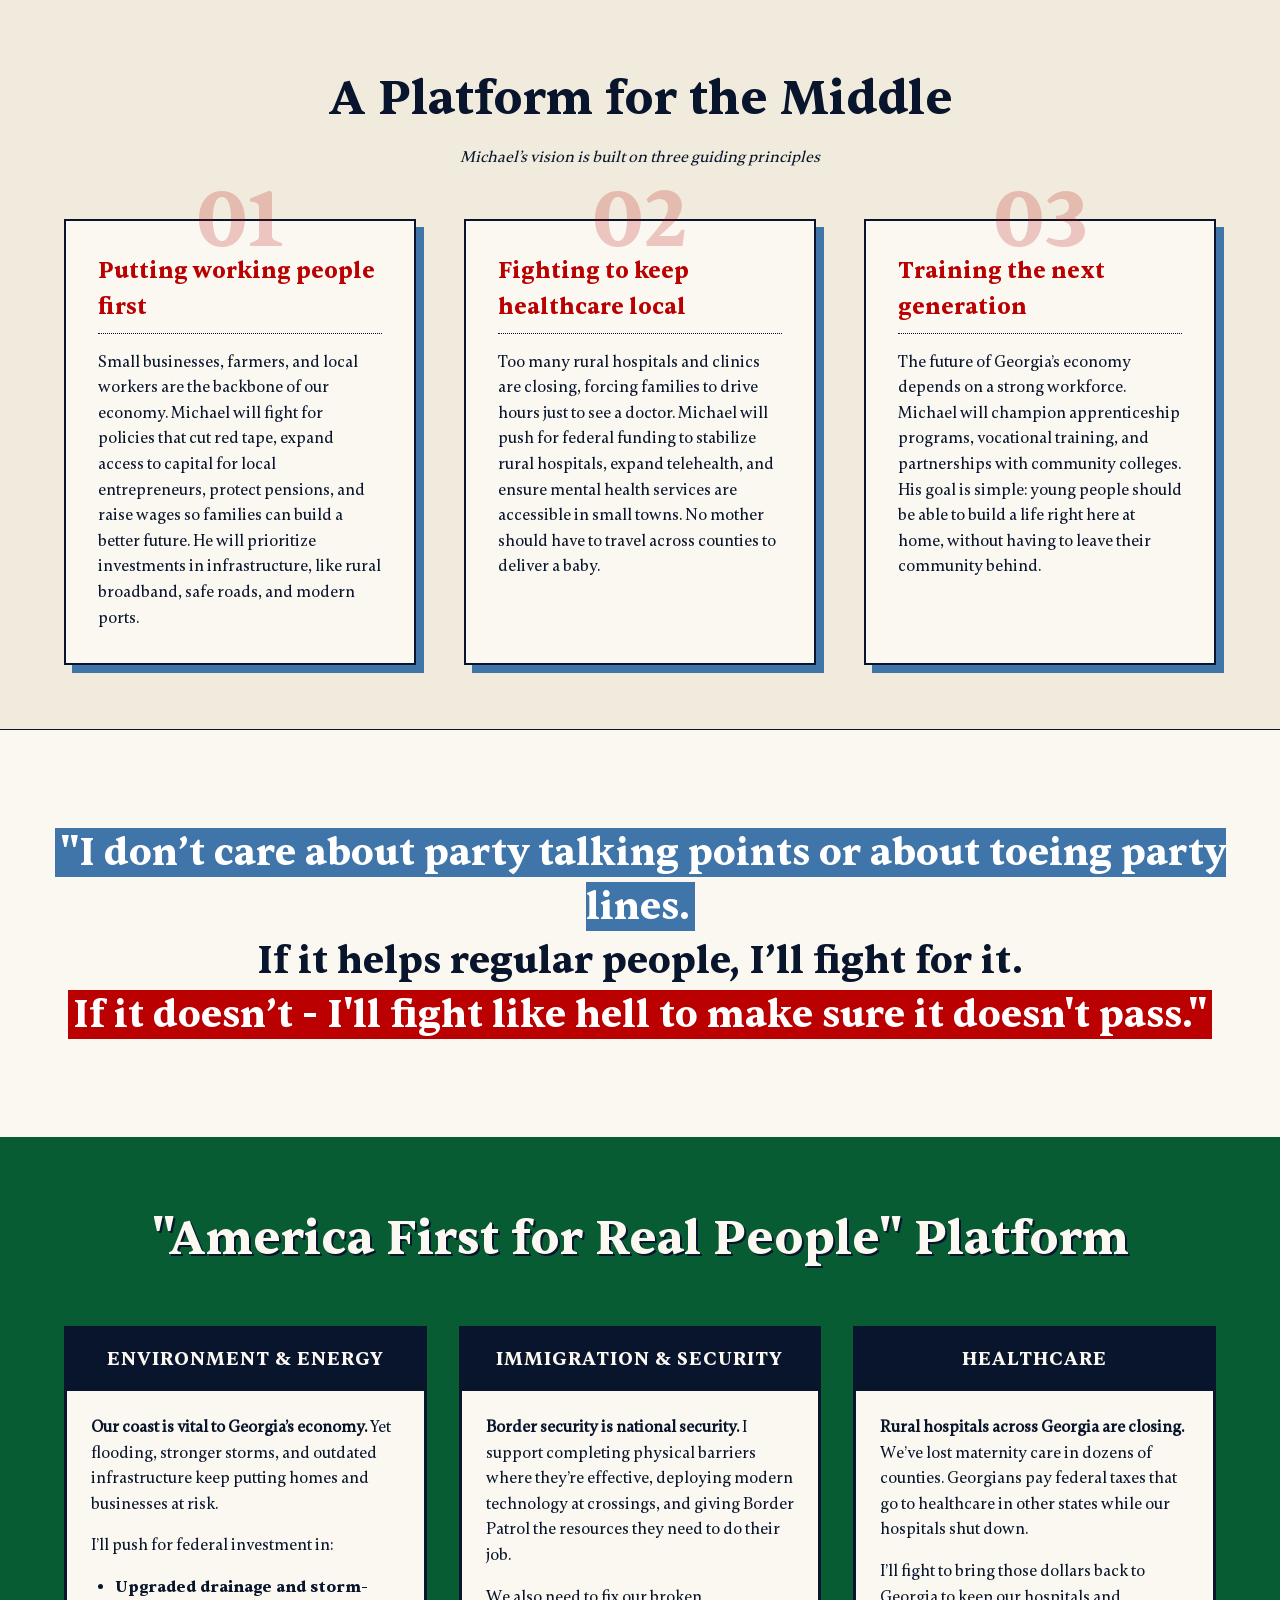
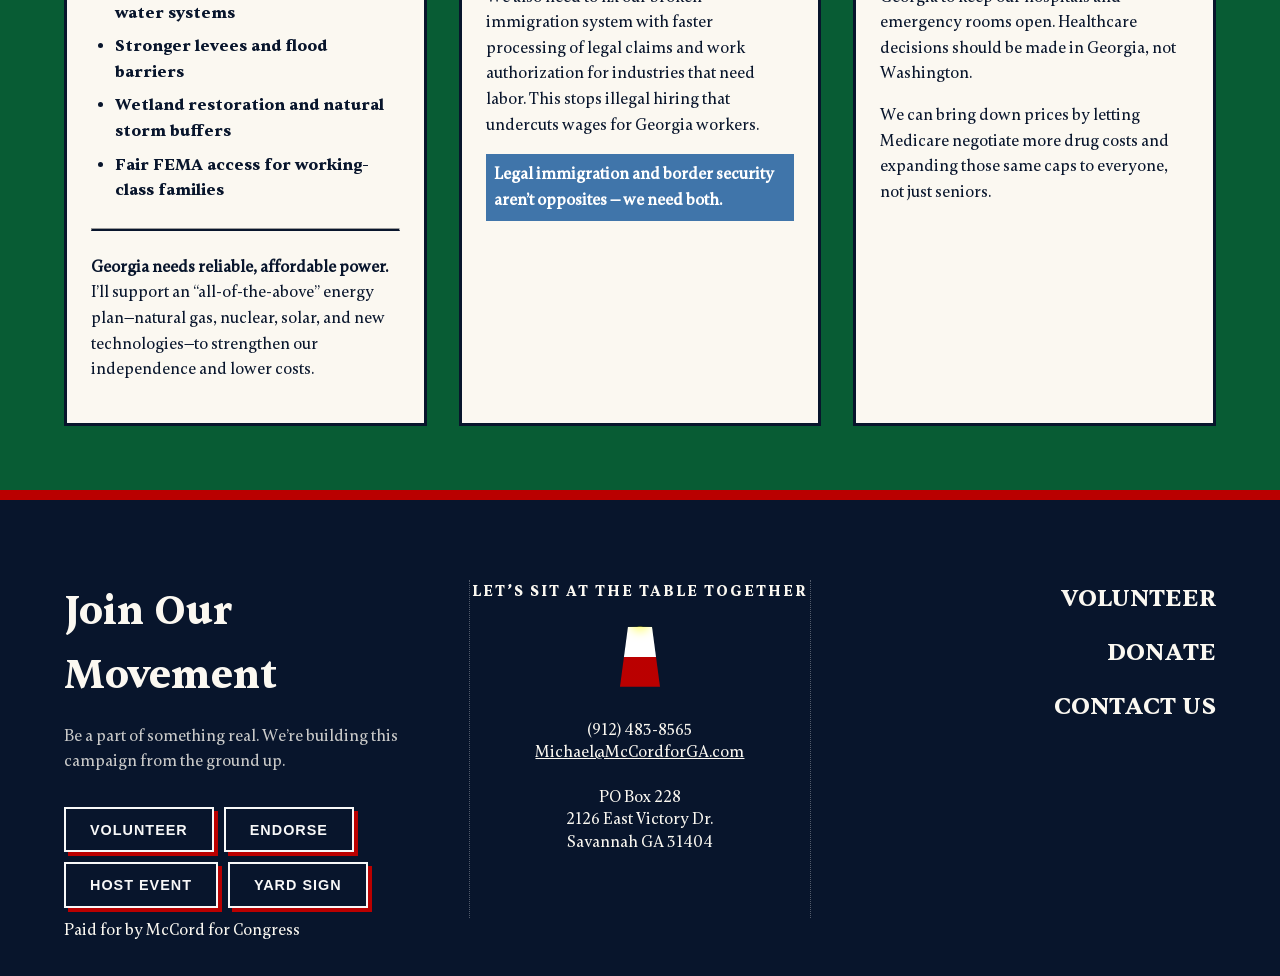
==== commit e20b35a7: "Fixed tagline overstimulation" ====
--- a/index.html
+++ b/index.html
@@ -38,8 +38,9 @@
       <img src="./media/portrait.png" alt="Michael McCord Candidate">
 
       <div class="hero-text">
-        <h1>Fighting for working people, rural communities, and real solutions in Georgia’s 1st District.</h1>
-        <p class="hero-sub">Washington is out of touch with rural Georgia, and Michael is running to fix it.</p>
+        <h1>
+          Washington is out of touch with rural Georgia, and Michael is running to fix it.</h1>
+        <p class="hero-sub">America First, for Real People.</p>
         <a href="#meet-michael" role="button" class="btn-primary">Learn More</a>
       </div>
     </section>
--- a/style.css
+++ b/style.css
@@ -228,6 +228,12 @@
 /* --- Hero --- */
 .hero {
   background-color: var(--color-bg-green);
+
+  background-image: url("./media/background.png");
+  background-repeat: no-repeat;
+  background-size: cover;
+  background-position: center;
+
   padding: 0 var(--space-lg);
   color: var(--color-paper);
   overflow: hidden;
@@ -239,9 +245,31 @@
   align-items: end;
   min-height: 70vh;
 
+  img {
+    align-self: end;
+    justify-self: center;
+    padding-top: 5%;
+
+    max-height: 60vh;
+    filter: drop-shadow(15px 15px 0px rgba(0, 0, 0, 0.5));
+  }
+
+
   @media (min-width: 900px) {
     grid-template-columns: 0.8fr 1.2fr;
     gap: 2rem;
+
+    img {
+      order: 0;
+      max-height: 80vh;
+    }
+
+    .hero-text {
+      order: 0;
+
+    }
+
+
   }
 
   .hero-text {
@@ -292,17 +320,11 @@
       margin-bottom: 2rem;
       border-left: 4px dotted var(--color-brand-red);
       padding-left: 1rem;
-    }
-  }
-
-  img {
-    align-self: end;
-    justify-self: center;
-
-    max-height: 80vh;
-    filter: drop-shadow(15px 15px 0px rgba(0, 0, 0, 0.5));
-    /* Push down slightly */
-  }
+      -webkit-text-stroke: 2px black;
+      paint-order: stroke fill;
+    }
+  }
+
 }
 
 
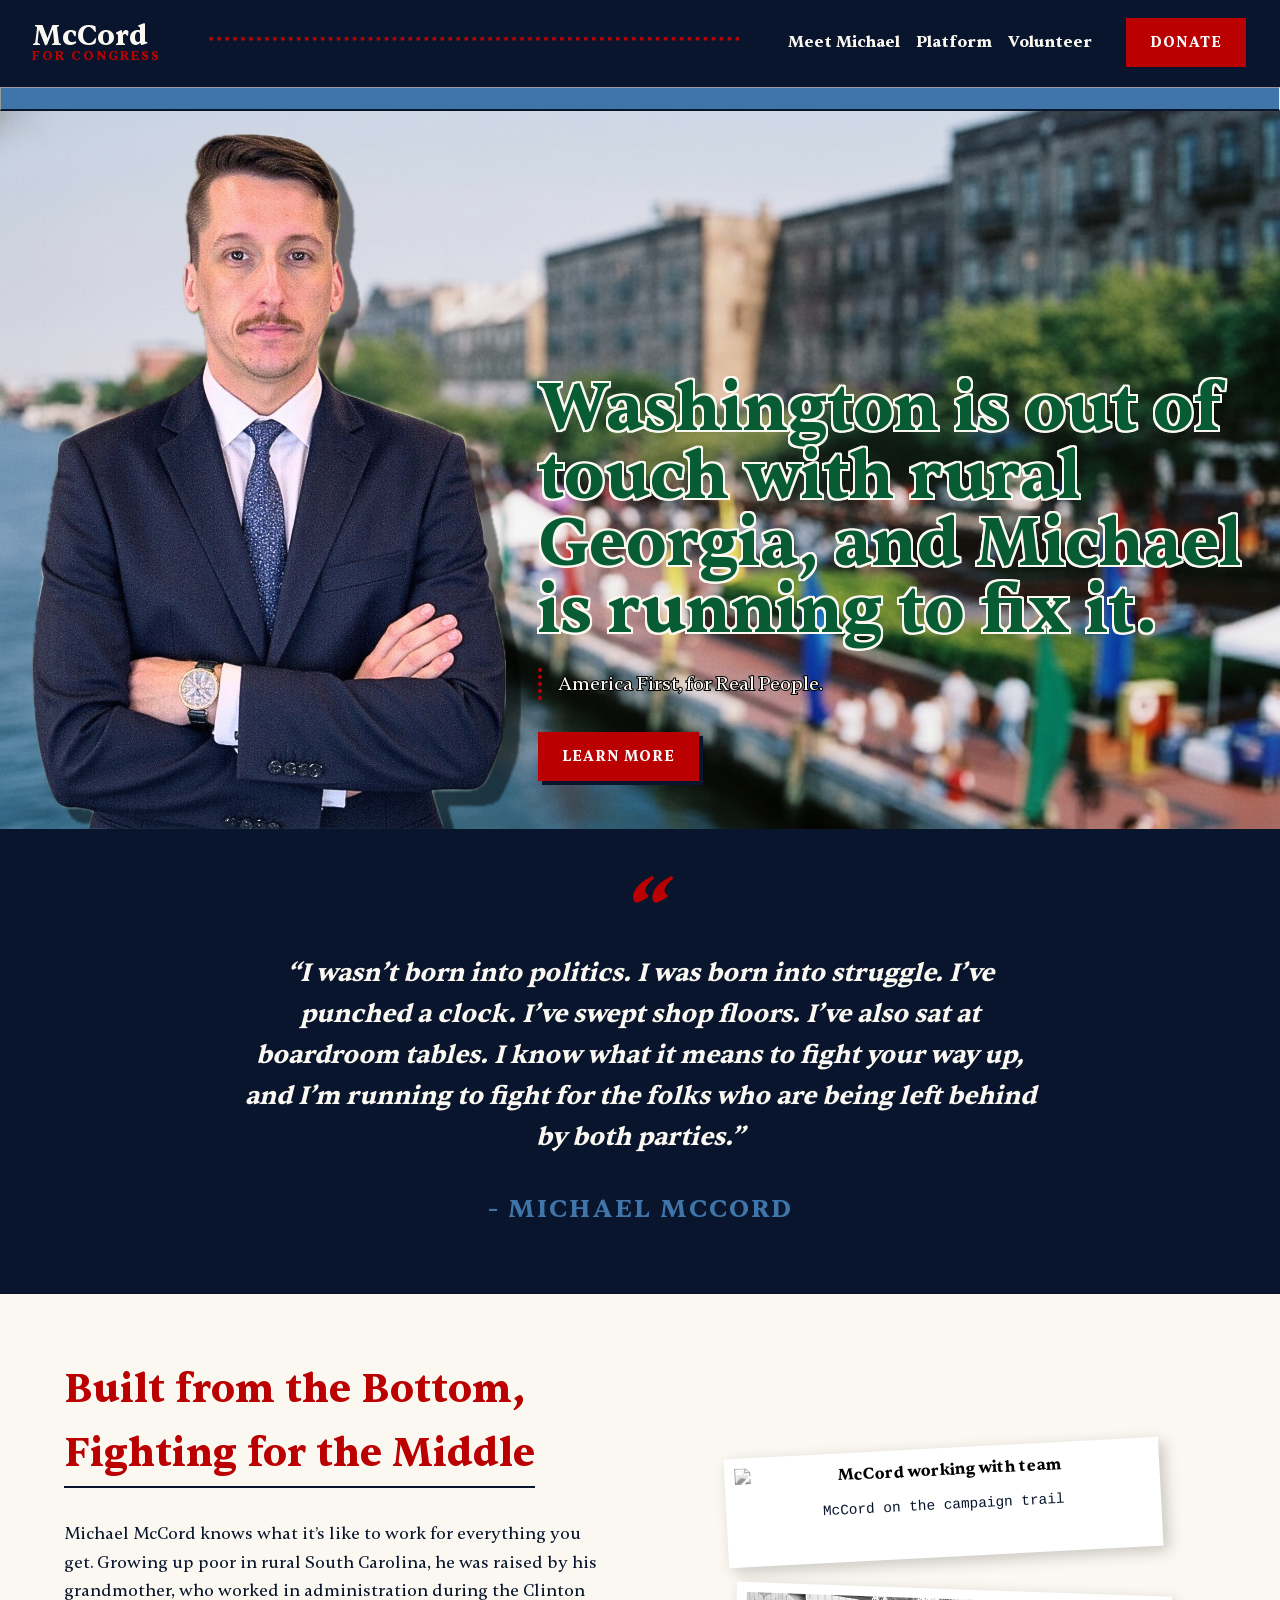
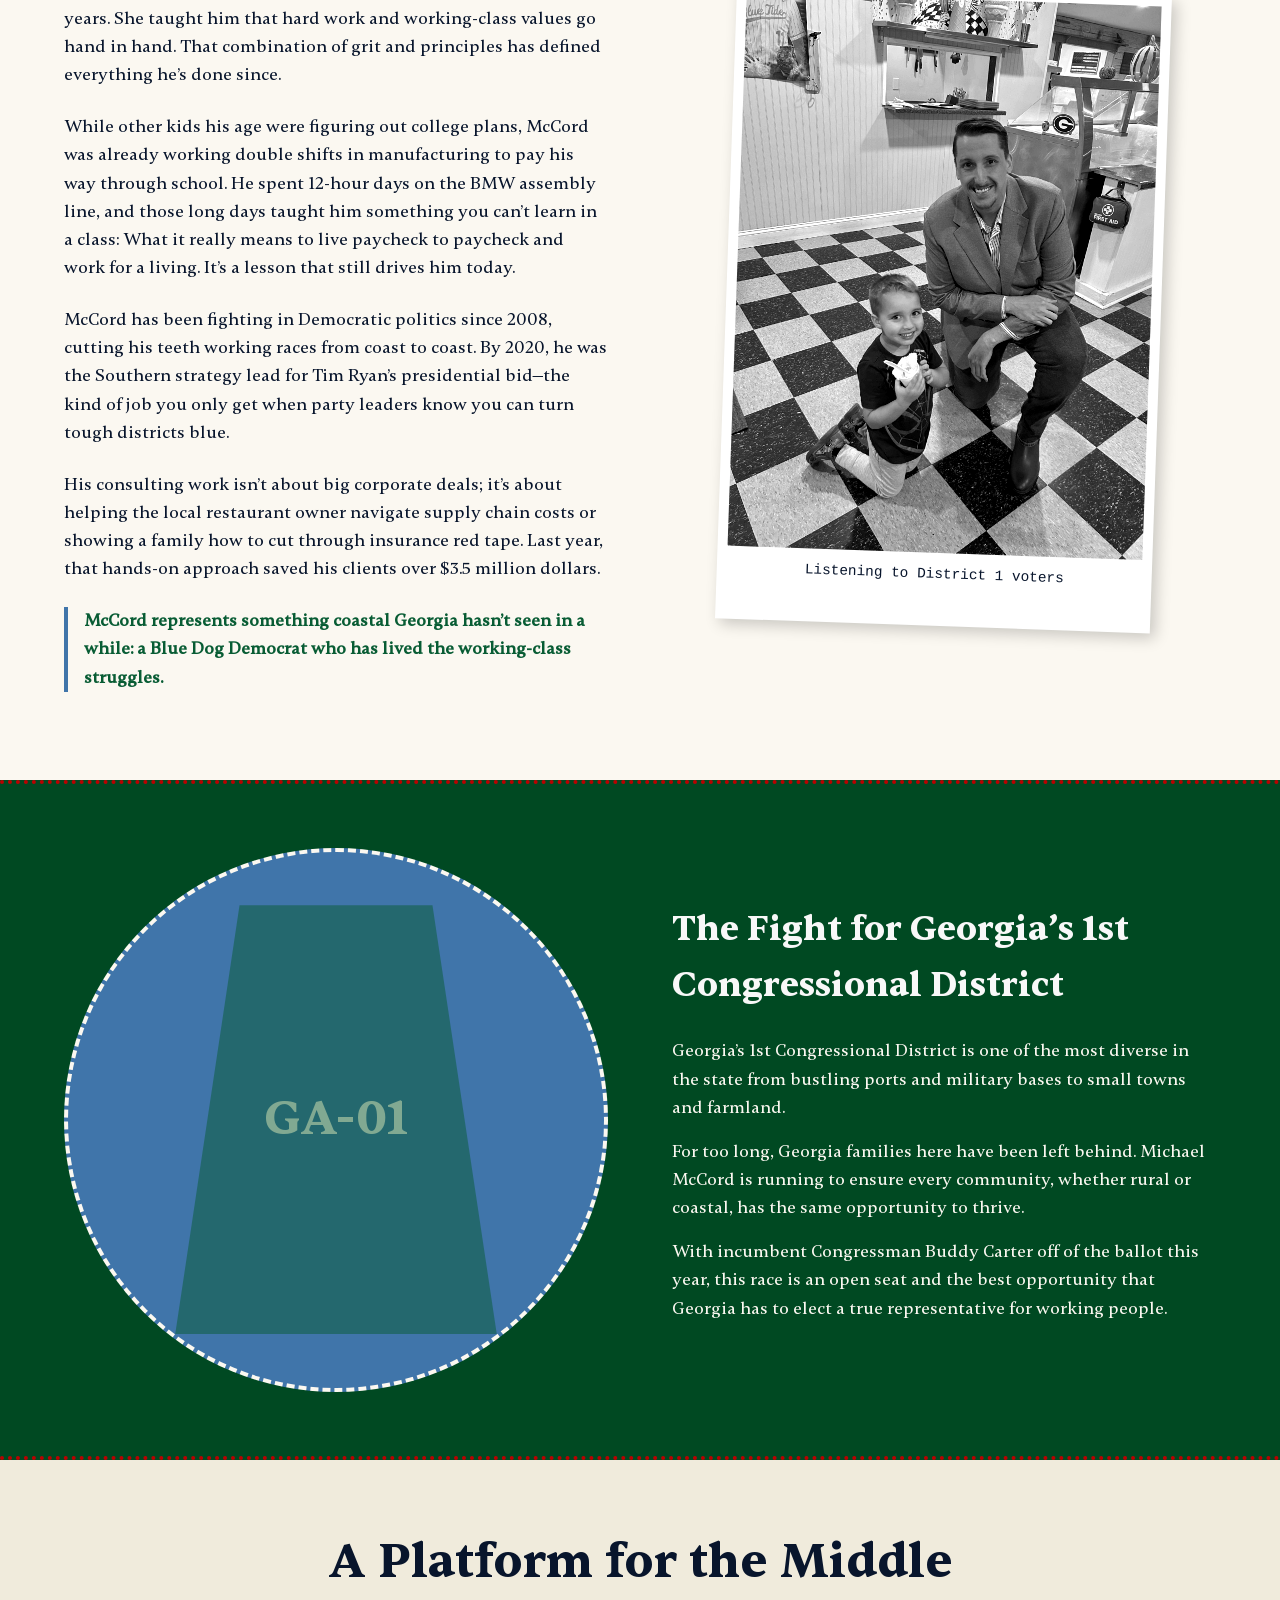
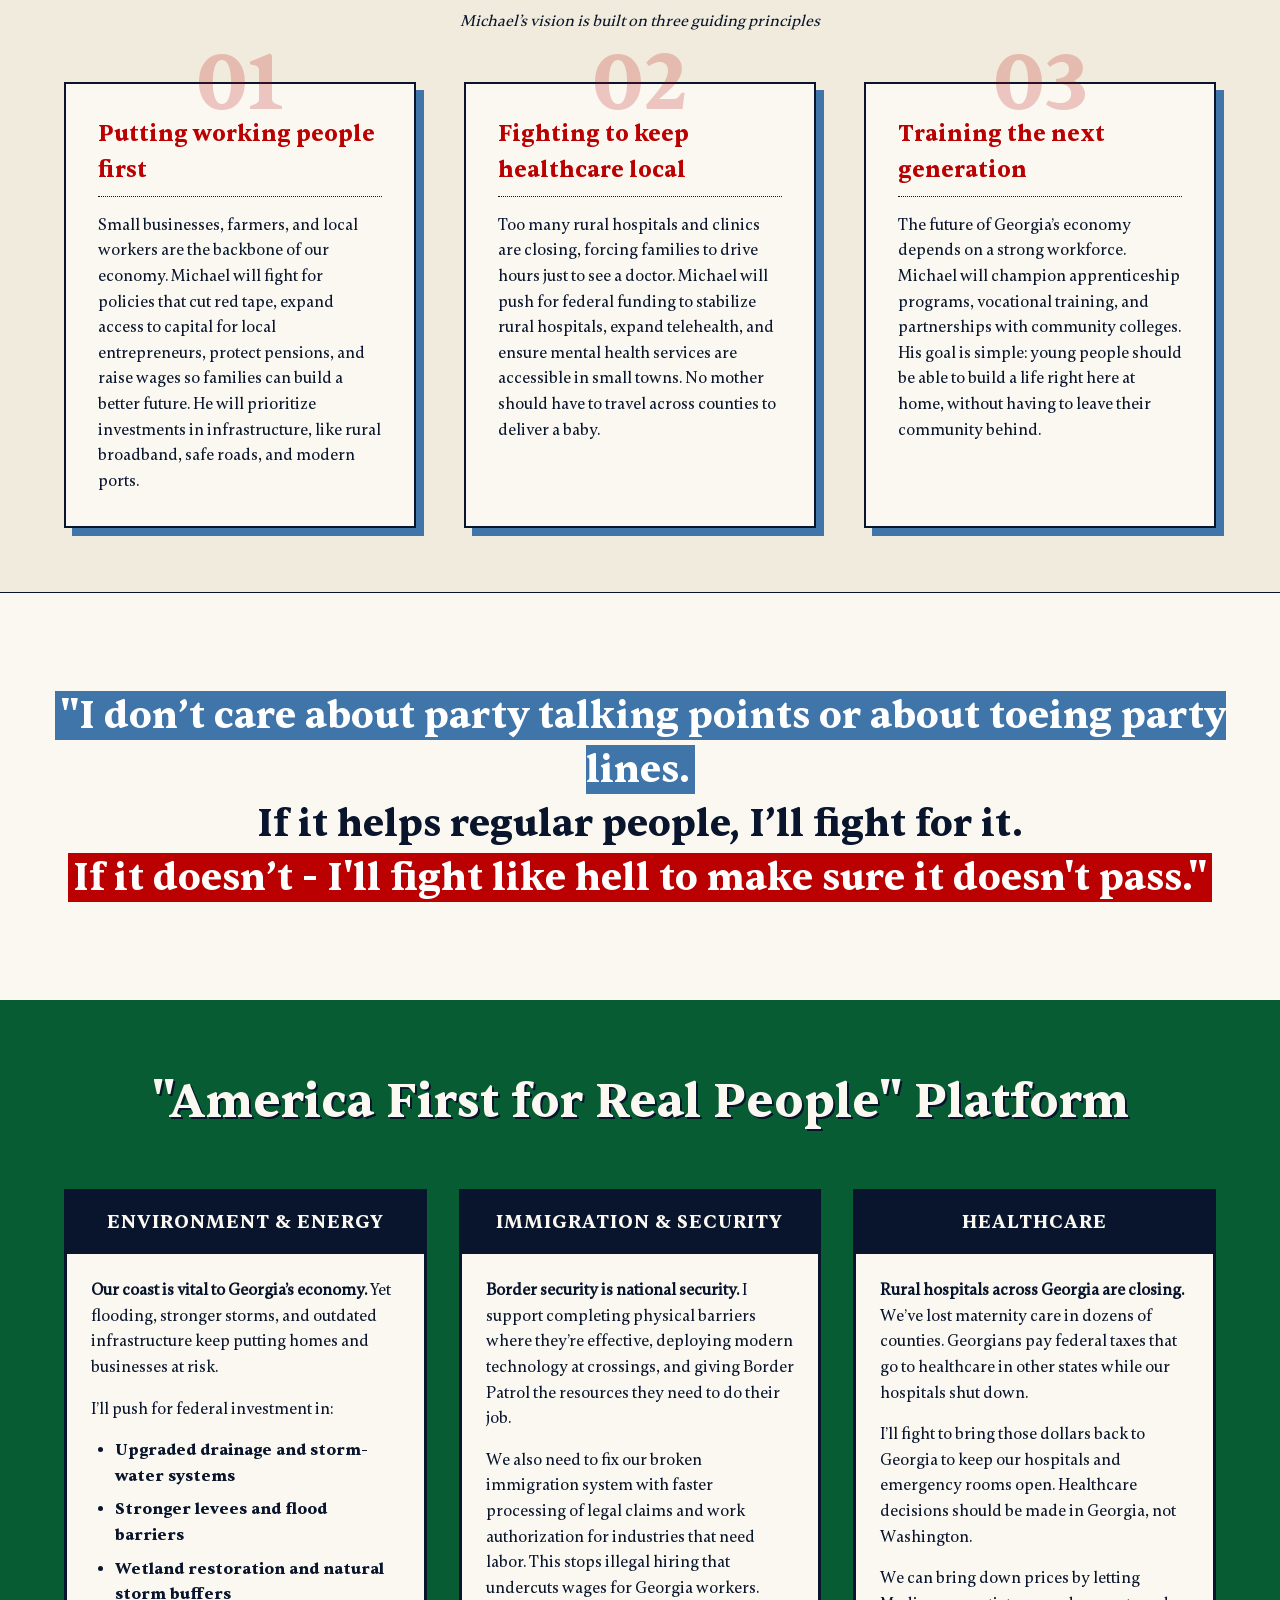
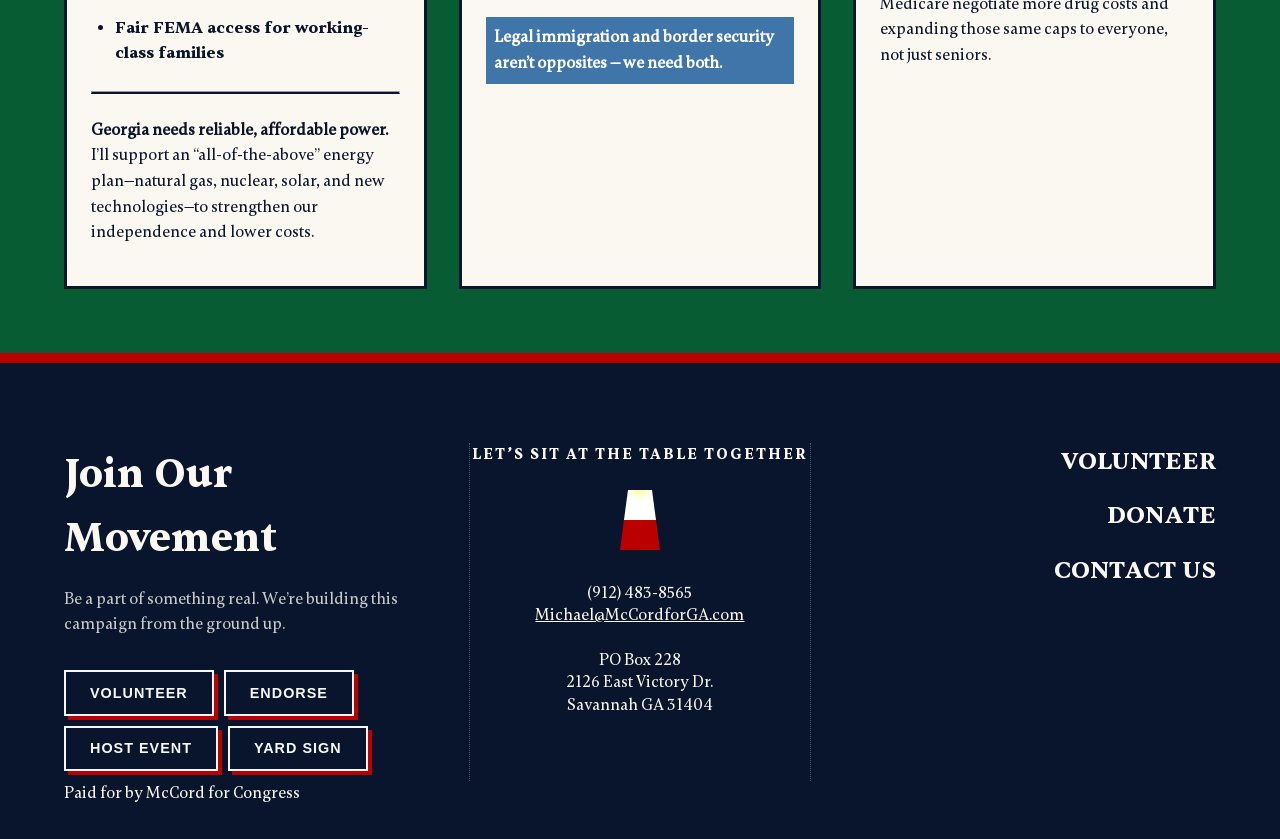
==== commit b6e24eb7: "Updated images" ====
--- a/index.html
+++ b/index.html
@@ -82,11 +82,11 @@
 
         <div class="bio-images">
           <figure class="rotate-left">
-            <img src="./media/12.jpg.avif" alt="McCord working with team">
+            <img src="./media/micheal-campaigning.heic" alt="McCord working with team">
             <figcaption class="caption">McCord on the campaign trail</figcaption>
           </figure>
           <figure class="rotate-right">
-            <img src="./media/13.jpeg.avif" alt="McCord speaking to voters">
+            <img src="./media/micheal-with-kid.JPEG" alt="McCord speaking to voters">
             <figcaption class="caption">Listening to District 1 voters</figcaption>
           </figure>
         </div>
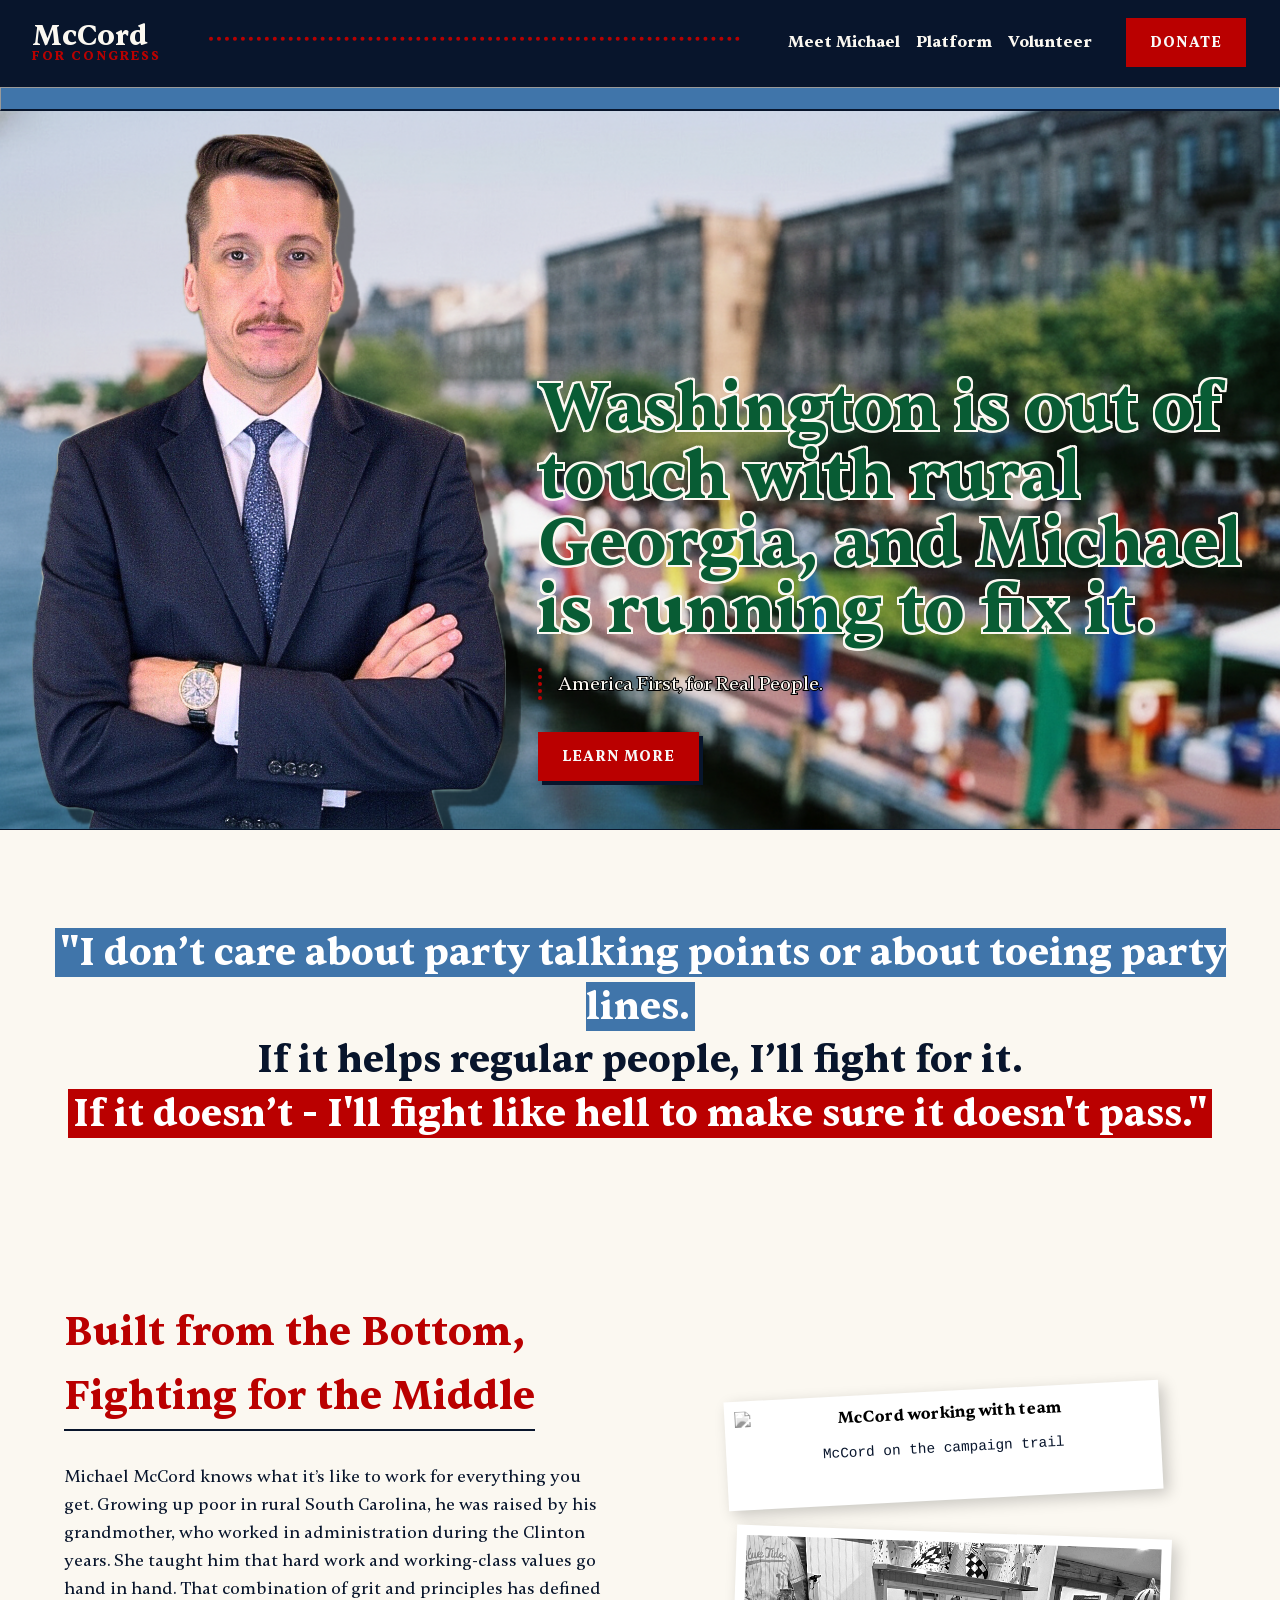
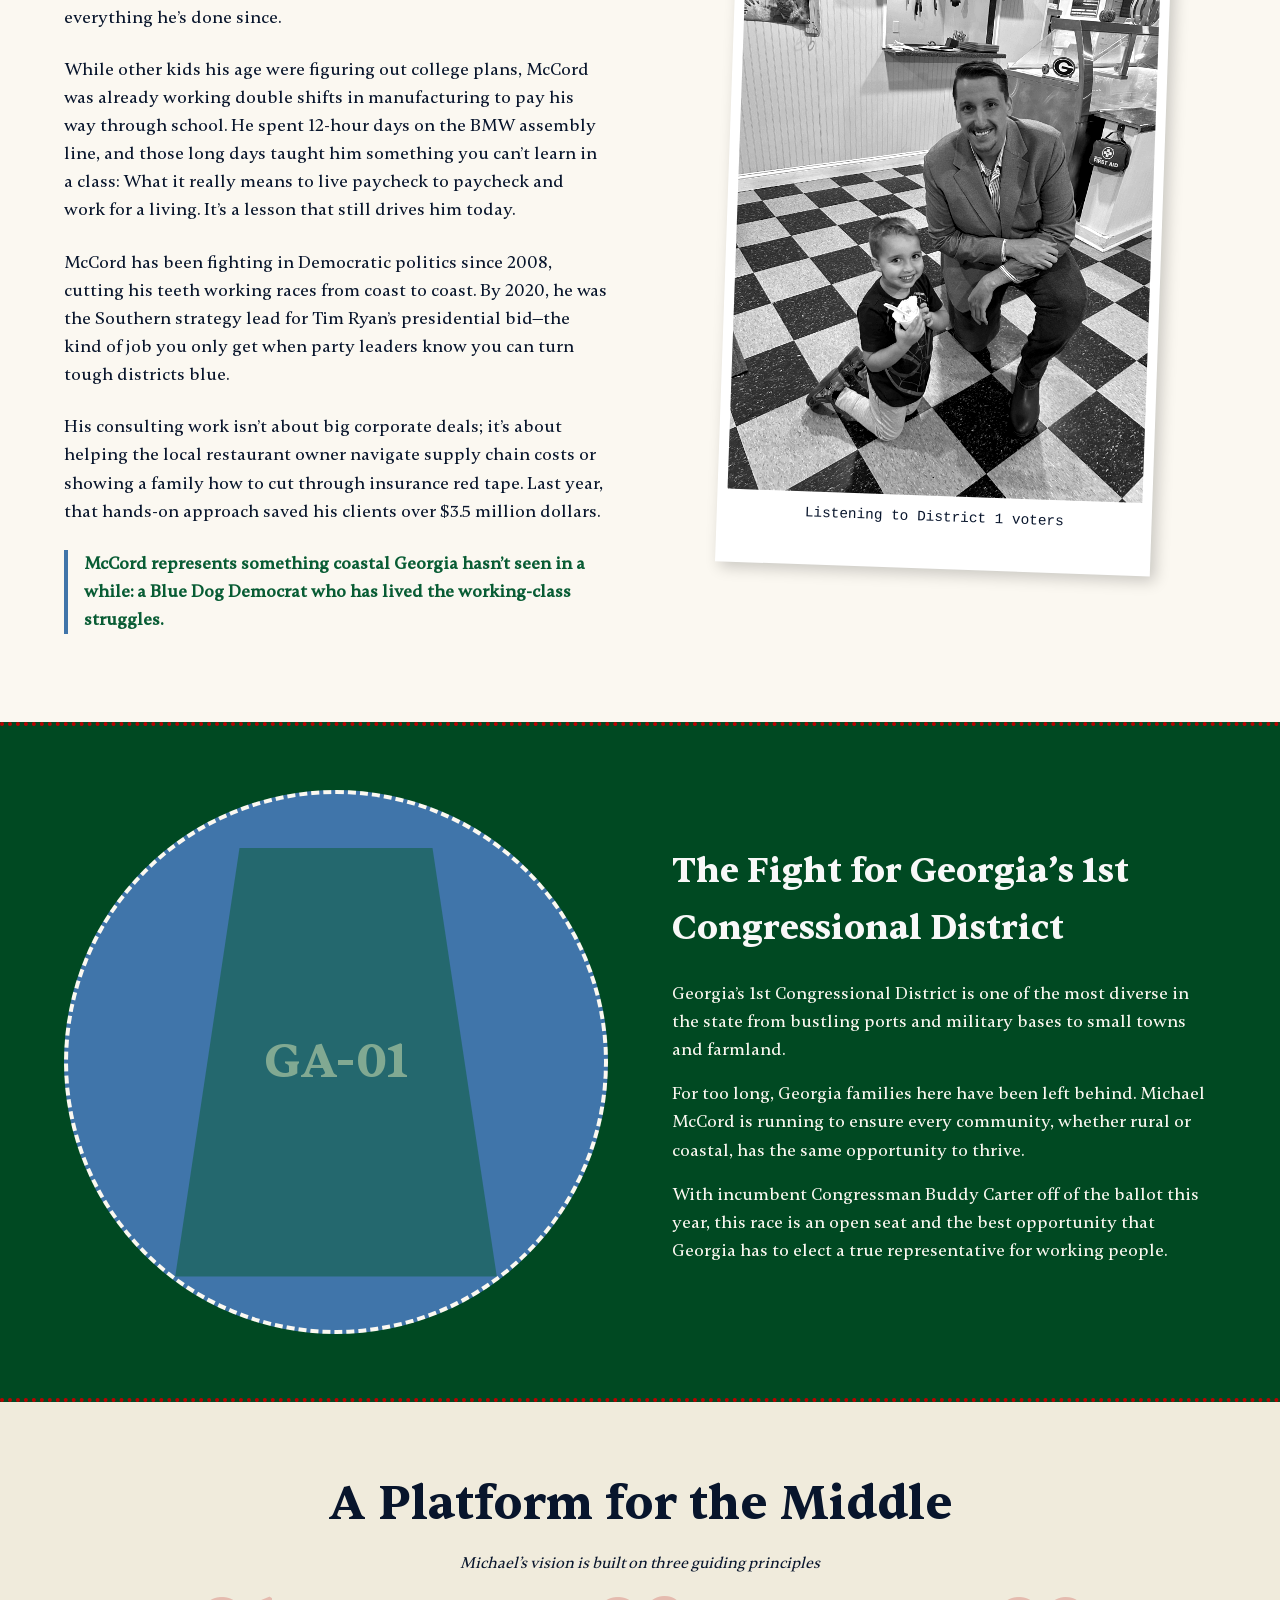
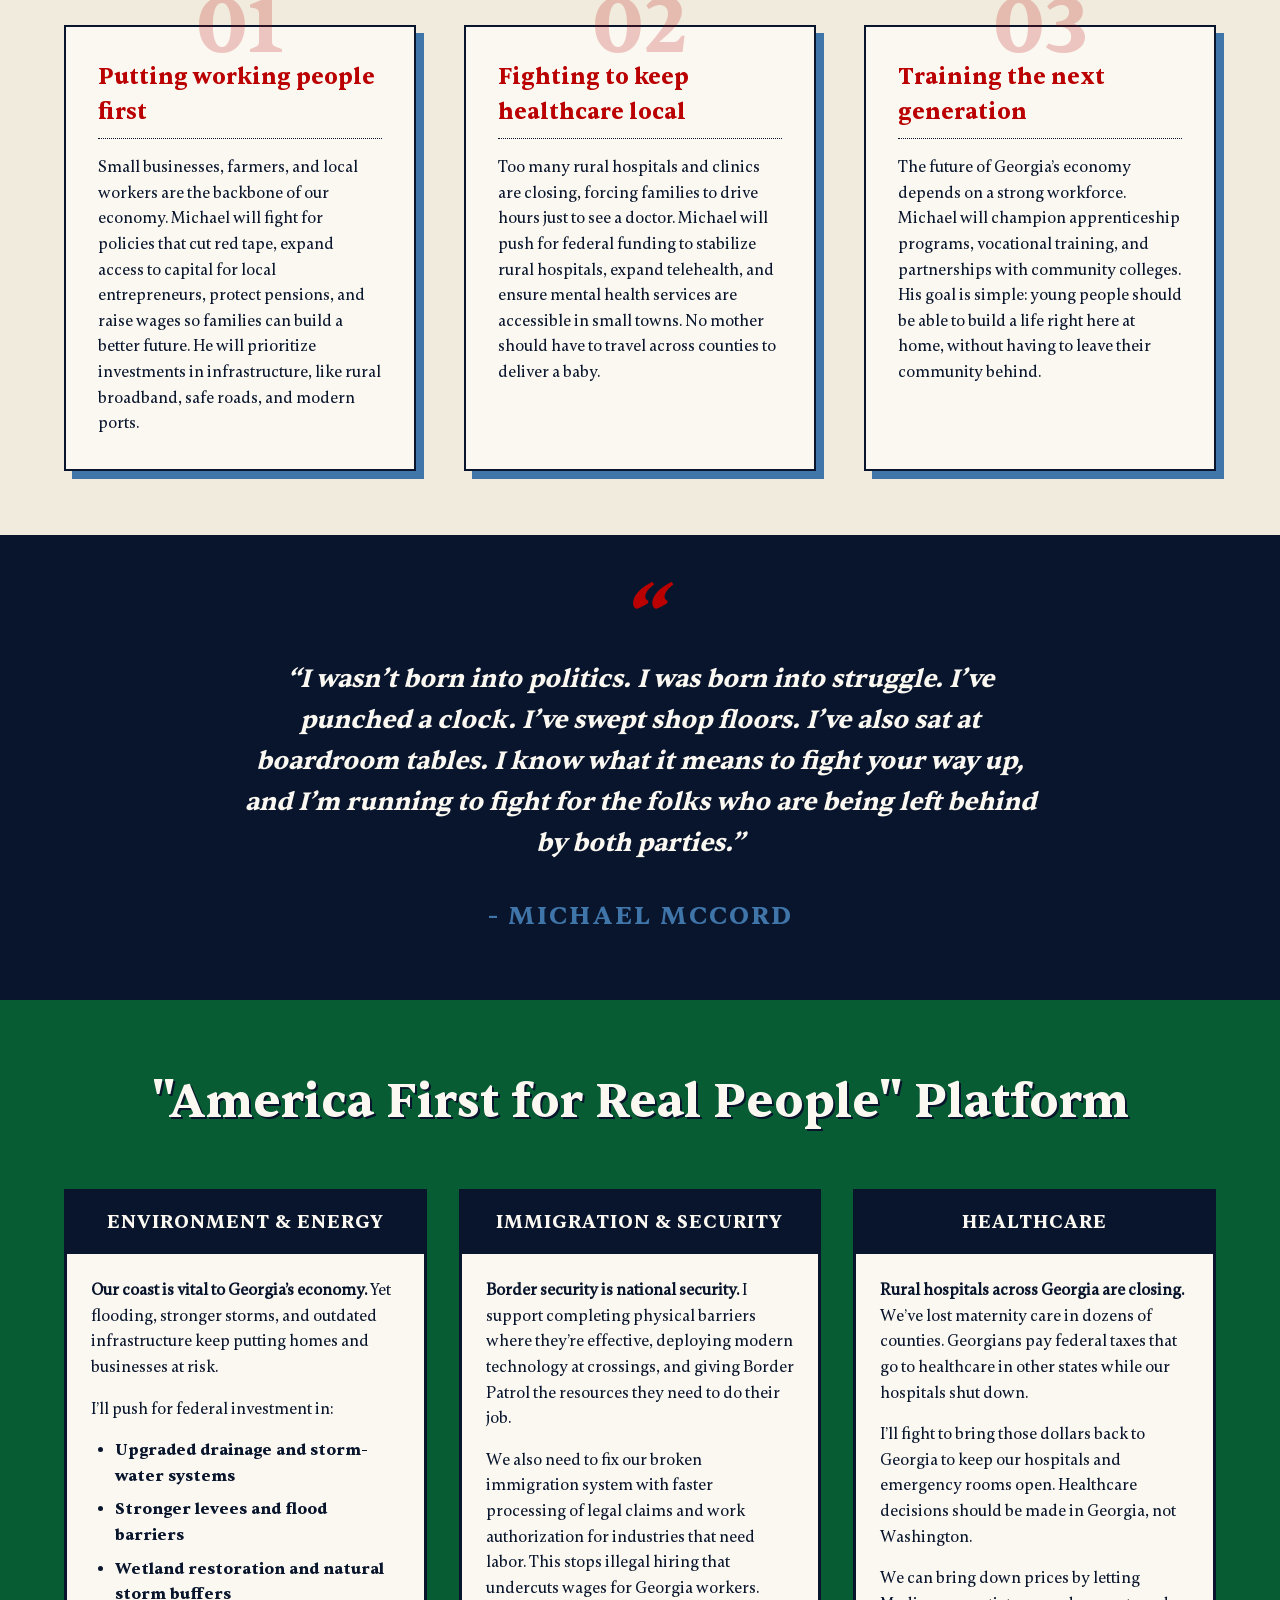
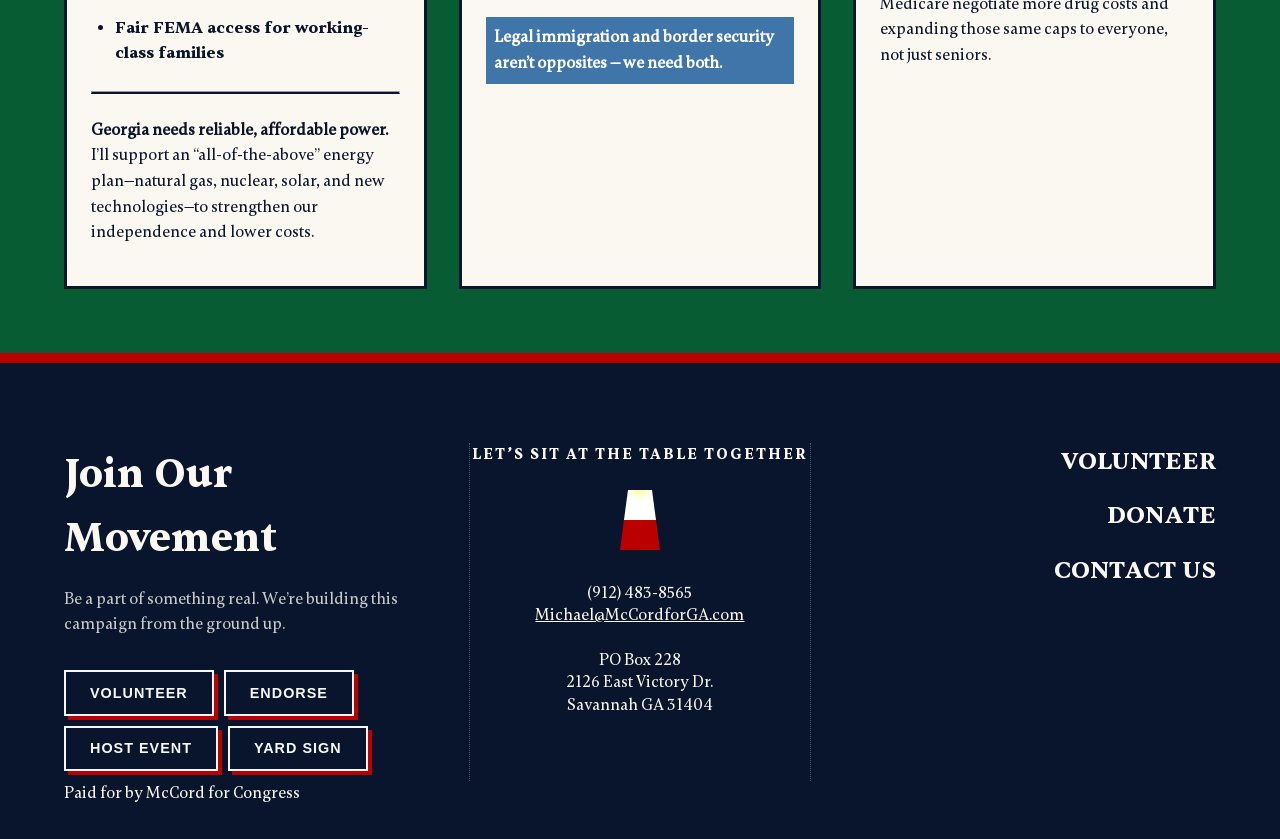
==== commit 62be8eb0: "Swapped order of quotes Feel the second one does a better job at characterizing the campaign" ====
--- a/index.html
+++ b/index.html
@@ -45,12 +45,17 @@
       </div>
     </section>
 
-    <blockquote>
-      “I wasn’t born into politics. I was born into struggle. I’ve punched a clock. I’ve swept shop floors. I’ve
-      also sat at boardroom tables. I know what it means to fight your way up, and I’m running to fight for the
-      folks who are being left behind by both parties.”
-      <cite>- Michael McCord</cite>
-    </blockquote>
+    <!-- CALLOUT QUOTE -->
+    <section class="callout-quote">
+      <h2>
+        <span class="marker">"I don’t care about party talking points or about toeing party lines.</span>
+        <br>
+        If it helps regular people, I’ll fight for it.
+        <br>
+        <span class="marker-red">If it doesn’t - I'll fight like hell to make sure it doesn't pass."</span>
+      </h2>
+    </section>
+
 
     <!-- BIO SECTION -->
     <section id="meet-michael" class="biography section-padding">
@@ -141,16 +146,12 @@
       </div>
     </section>
 
-    <!-- CALLOUT QUOTE -->
-    <section class="callout-quote">
-      <h2>
-        <span class="marker">"I don’t care about party talking points or about toeing party lines.</span>
-        <br>
-        If it helps regular people, I’ll fight for it.
-        <br>
-        <span class="marker-red">If it doesn’t - I'll fight like hell to make sure it doesn't pass."</span>
-      </h2>
-    </section>
+    <blockquote>
+      “I wasn’t born into politics. I was born into struggle. I’ve punched a clock. I’ve swept shop floors. I’ve
+      also sat at boardroom tables. I know what it means to fight your way up, and I’m running to fight for the
+      folks who are being left behind by both parties.”
+      <cite>- Michael McCord</cite>
+    </blockquote>
 
     <!-- ISSUES GRID -->
     <section class="issues section-padding">
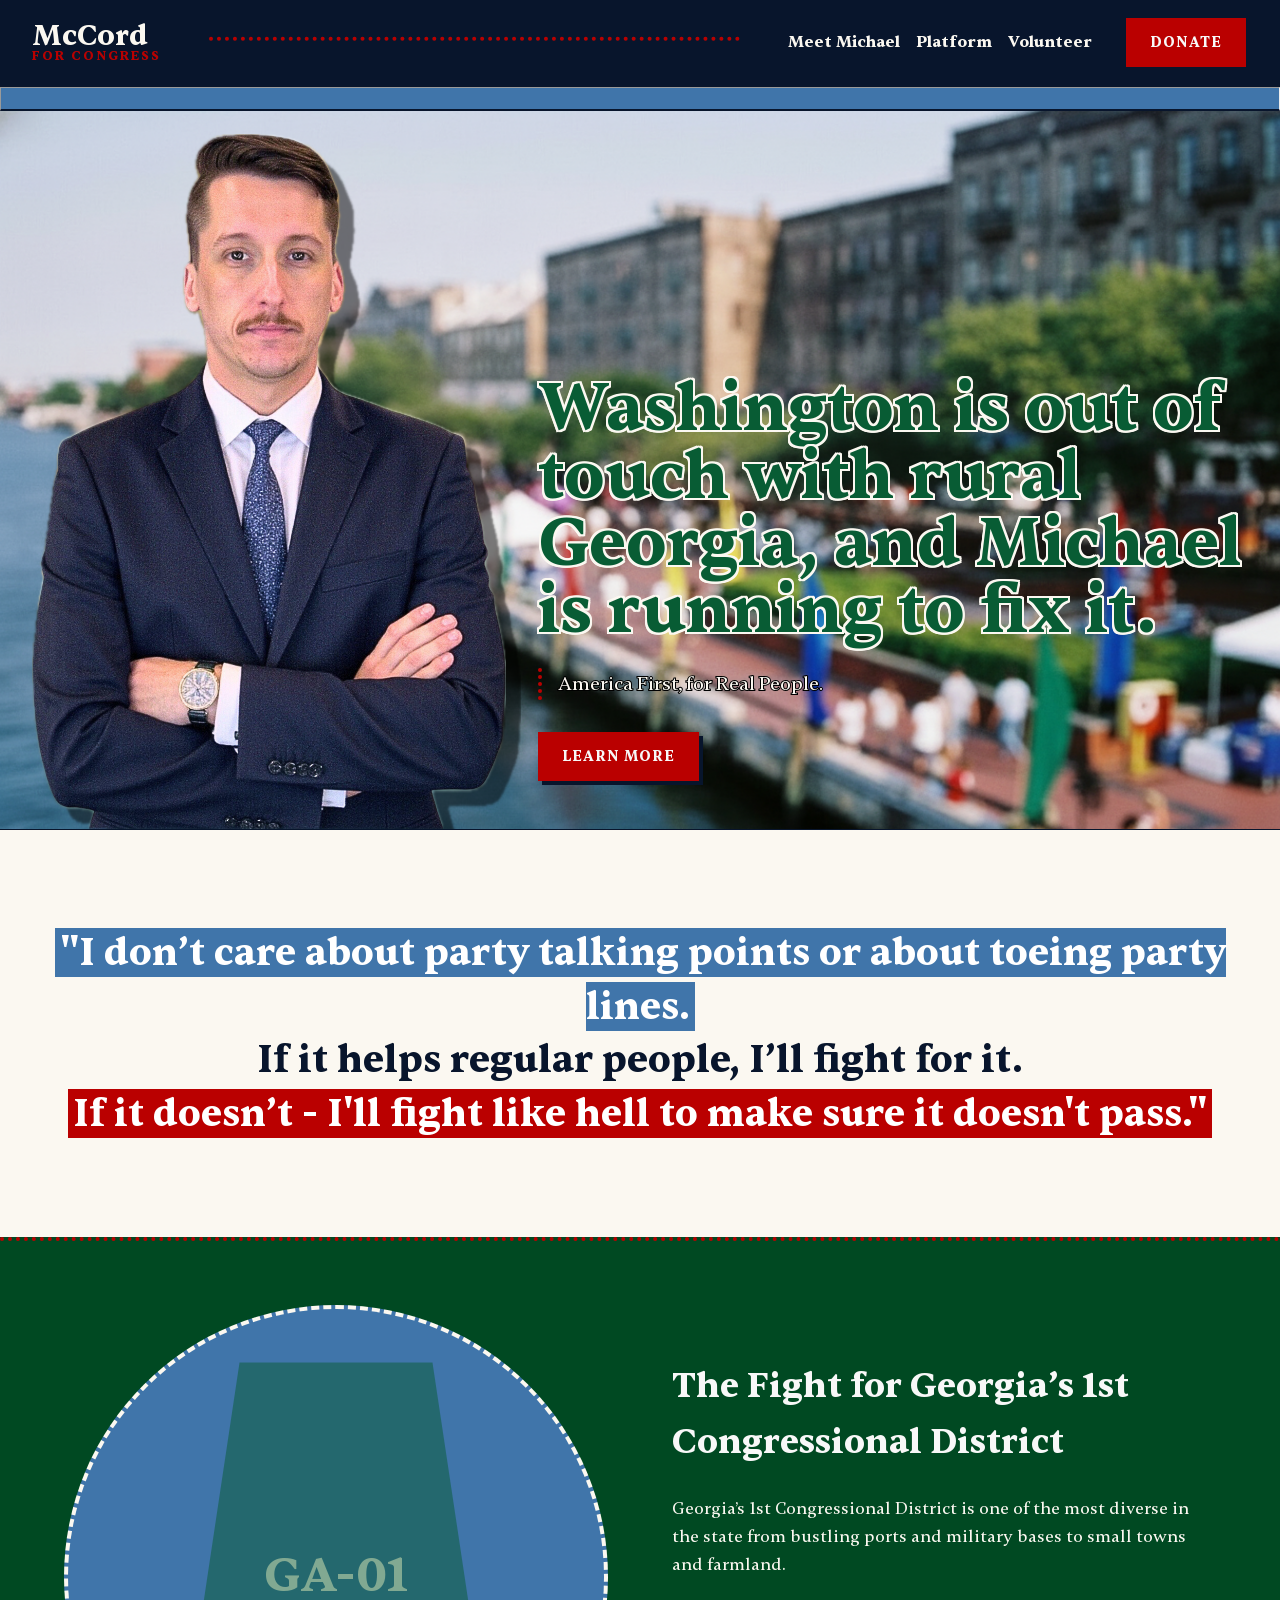
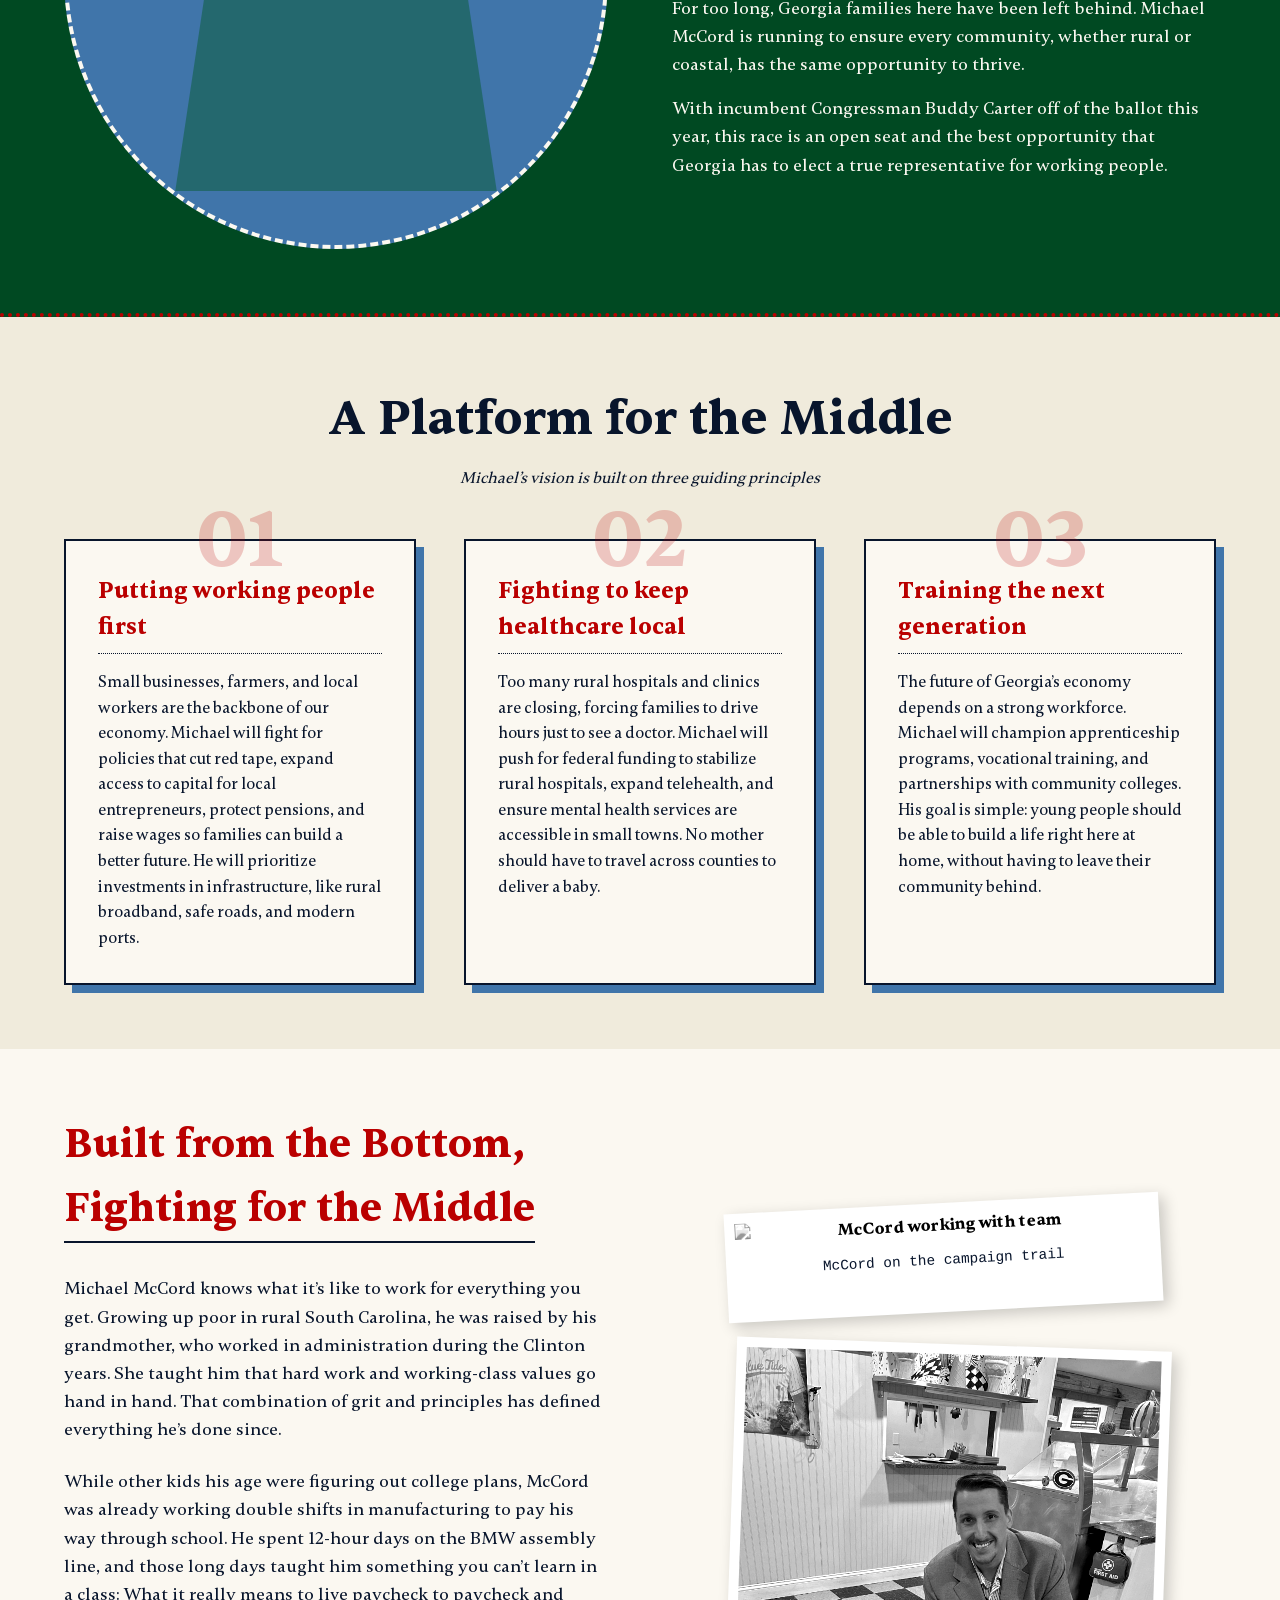
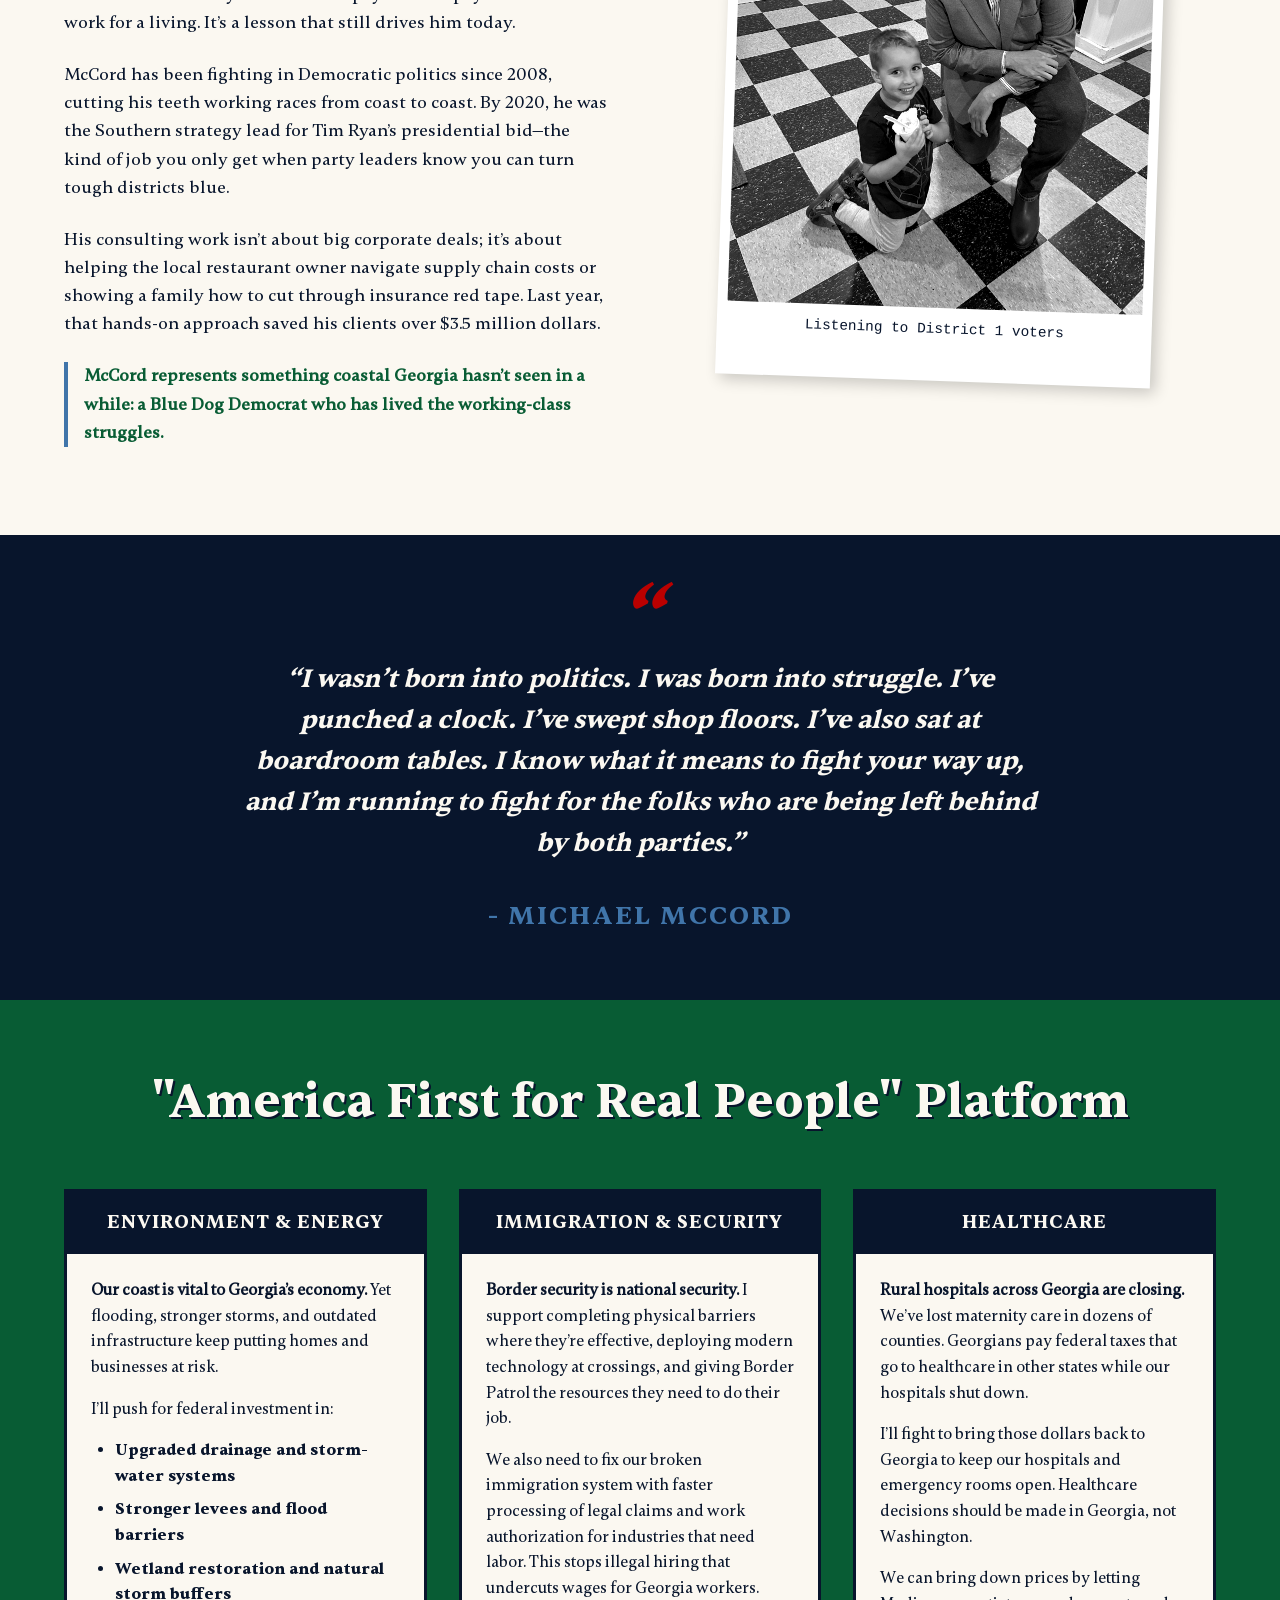
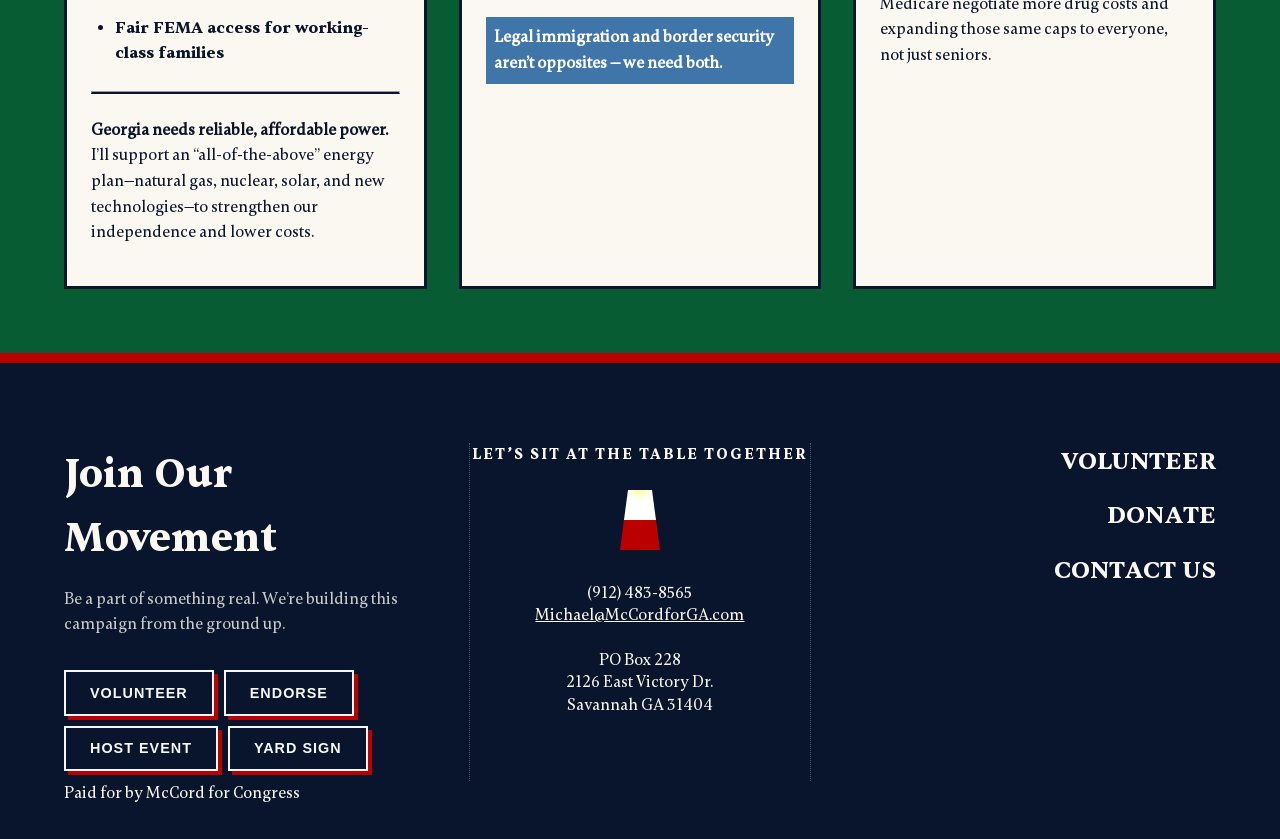
==== commit 49913ba7: "Switched around the order more intentional flow" ====
--- a/index.html
+++ b/index.html
@@ -56,6 +56,53 @@
       </h2>
     </section>
 
+    <section class="district-info section-dark">
+      <div class="container grid-2-col align-center">
+        <div class="map-wrapper">
+          <div class="css-map">
+            <span>GA-01</span>
+          </div>
+        </div>
+        <div class="district-text">
+          <h2 class="text-light">The Fight for Georgia’s 1st Congressional District</h2>
+          <p>Georgia’s 1st Congressional District is one of the most diverse in the state from bustling ports and
+            military bases to small towns and farmland.</p>
+          <p>For too long, Georgia families here have been left behind. Michael McCord is running to ensure every
+            community, whether rural or coastal, has the same opportunity to thrive.</p>
+          <p>With incumbent Congressman Buddy Carter off of the ballot this year, this race is an open seat and the best
+            opportunity that Georgia has to elect a true representative for working people.</p>
+        </div>
+      </div>
+    </section>
+
+    <!-- PLATFORM INTRODUCTION -->
+    <section id="platform" class="platform-intro section-padding">
+      <h2 class="center">A Platform for the Middle</h2>
+      <p class="subtitle center">Michael’s vision is built on three guiding principles</p>
+
+      <div class="principles-grid">
+        <div data-number="01">
+          <h3>Putting working people first</h3>
+          <p>Small businesses, farmers, and local workers are the backbone of our economy. Michael will fight for
+            policies that cut red tape, expand access to capital for local entrepreneurs, protect pensions, and raise
+            wages so families can build a better future. He will prioritize investments in infrastructure, like rural
+            broadband, safe roads, and modern ports.</p>
+        </div>
+        <div data-number="02">
+          <h3>Fighting to keep healthcare local</h3>
+          <p>Too many rural hospitals and clinics are closing, forcing families to drive hours just to see a doctor.
+            Michael will push for federal funding to stabilize rural hospitals, expand telehealth, and ensure mental
+            health services are accessible in small towns. No mother should have to travel across counties to deliver
+            a baby.</p>
+        </div>
+        <div data-number="03">
+          <h3>Training the next generation</h3>
+          <p>The future of Georgia’s economy depends on a strong workforce. Michael will champion apprenticeship
+            programs, vocational training, and partnerships with community colleges. His goal is simple: young people
+            should be able to build a life right here at home, without having to leave their community behind.</p>
+        </div>
+      </div>
+    </section>
 
     <!-- BIO SECTION -->
     <section id="meet-michael" class="biography section-padding">
@@ -94,54 +141,6 @@
             <img src="./media/micheal-with-kid.JPEG" alt="McCord speaking to voters">
             <figcaption class="caption">Listening to District 1 voters</figcaption>
           </figure>
-        </div>
-      </div>
-    </section>
-
-    <section class="district-info section-dark">
-      <div class="container grid-2-col align-center">
-        <div class="map-wrapper">
-          <div class="css-map">
-            <span>GA-01</span>
-          </div>
-        </div>
-        <div class="district-text">
-          <h2 class="text-light">The Fight for Georgia’s 1st Congressional District</h2>
-          <p>Georgia’s 1st Congressional District is one of the most diverse in the state from bustling ports and
-            military bases to small towns and farmland.</p>
-          <p>For too long, Georgia families here have been left behind. Michael McCord is running to ensure every
-            community, whether rural or coastal, has the same opportunity to thrive.</p>
-          <p>With incumbent Congressman Buddy Carter off of the ballot this year, this race is an open seat and the best
-            opportunity that Georgia has to elect a true representative for working people.</p>
-        </div>
-      </div>
-    </section>
-
-    <!-- PLATFORM INTRODUCTION -->
-    <section id="platform" class="platform-intro section-padding">
-      <h2 class="center">A Platform for the Middle</h2>
-      <p class="subtitle center">Michael’s vision is built on three guiding principles</p>
-
-      <div class="principles-grid">
-        <div data-number="01">
-          <h3>Putting working people first</h3>
-          <p>Small businesses, farmers, and local workers are the backbone of our economy. Michael will fight for
-            policies that cut red tape, expand access to capital for local entrepreneurs, protect pensions, and raise
-            wages so families can build a better future. He will prioritize investments in infrastructure, like rural
-            broadband, safe roads, and modern ports.</p>
-        </div>
-        <div data-number="02">
-          <h3>Fighting to keep healthcare local</h3>
-          <p>Too many rural hospitals and clinics are closing, forcing families to drive hours just to see a doctor.
-            Michael will push for federal funding to stabilize rural hospitals, expand telehealth, and ensure mental
-            health services are accessible in small towns. No mother should have to travel across counties to deliver
-            a baby.</p>
-        </div>
-        <div data-number="03">
-          <h3>Training the next generation</h3>
-          <p>The future of Georgia’s economy depends on a strong workforce. Michael will champion apprenticeship
-            programs, vocational training, and partnerships with community colleges. His goal is simple: young people
-            should be able to build a life right here at home, without having to leave their community behind.</p>
         </div>
       </div>
     </section>
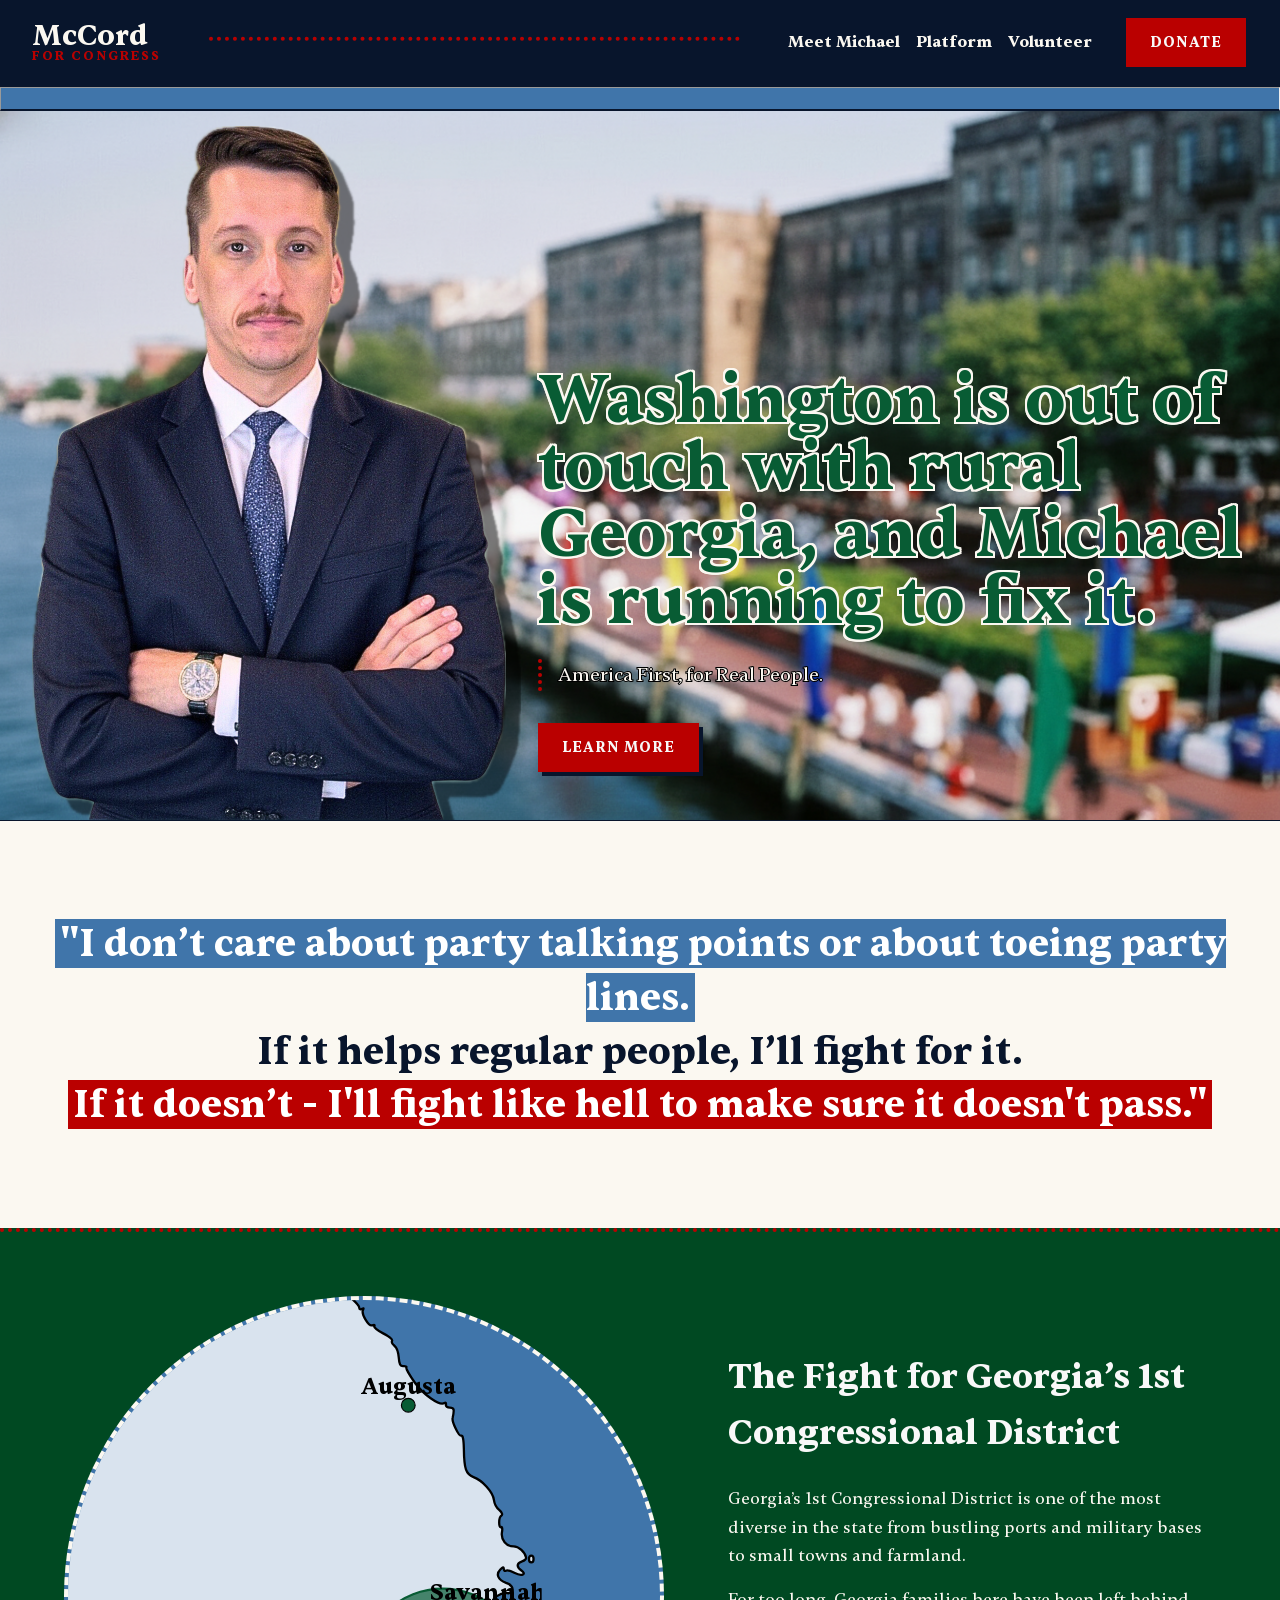
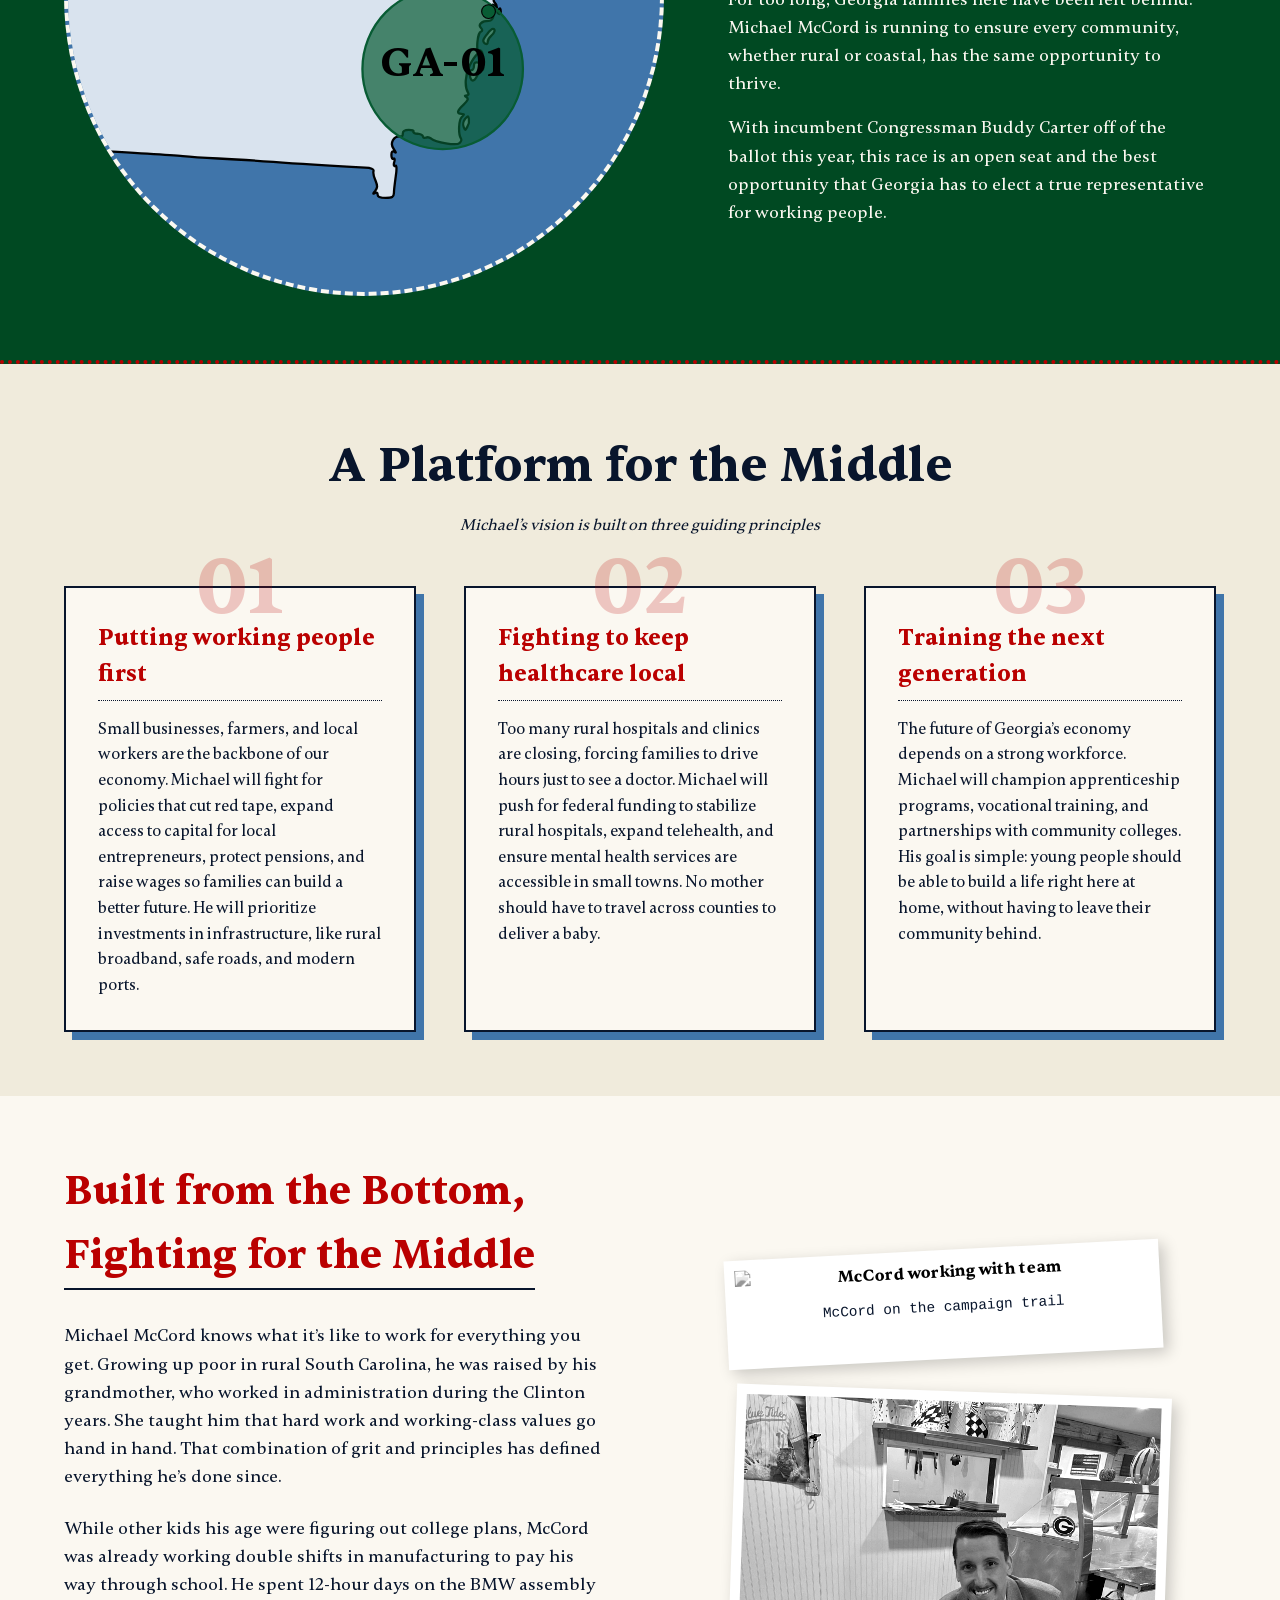
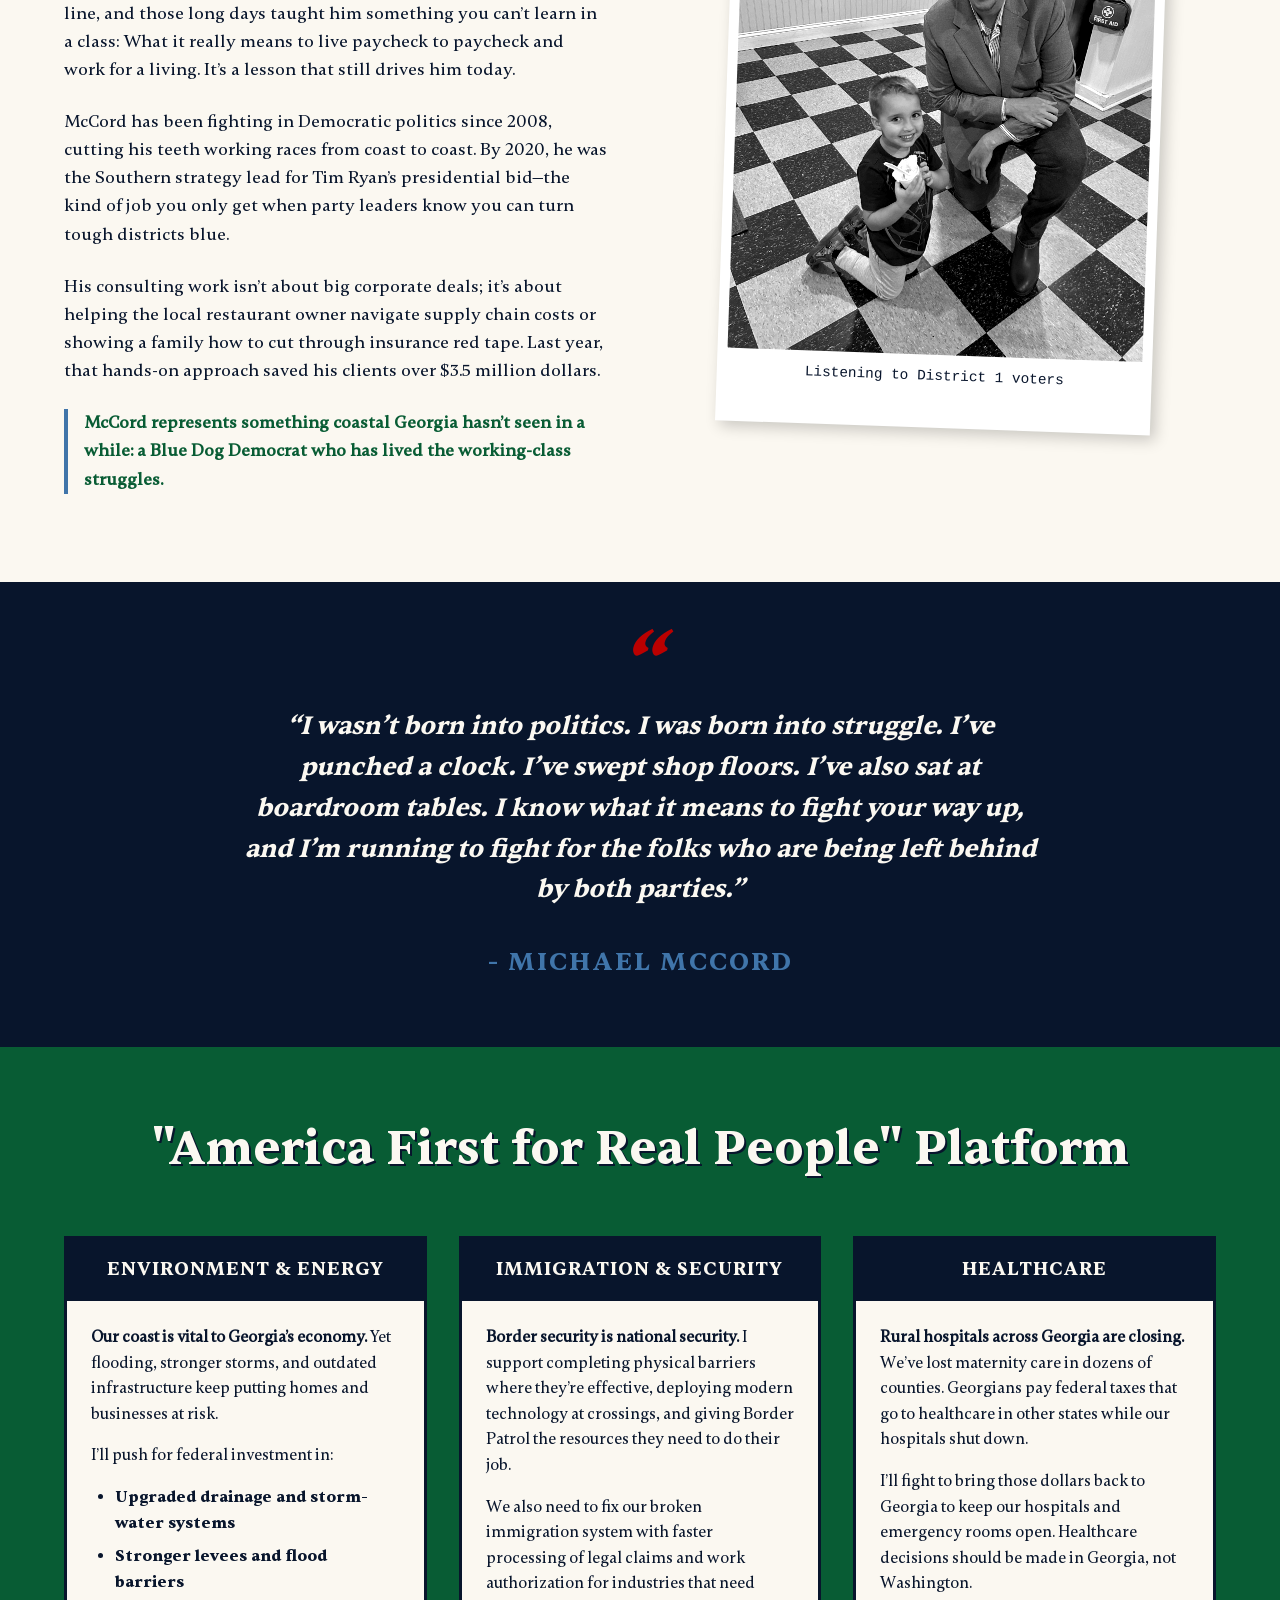
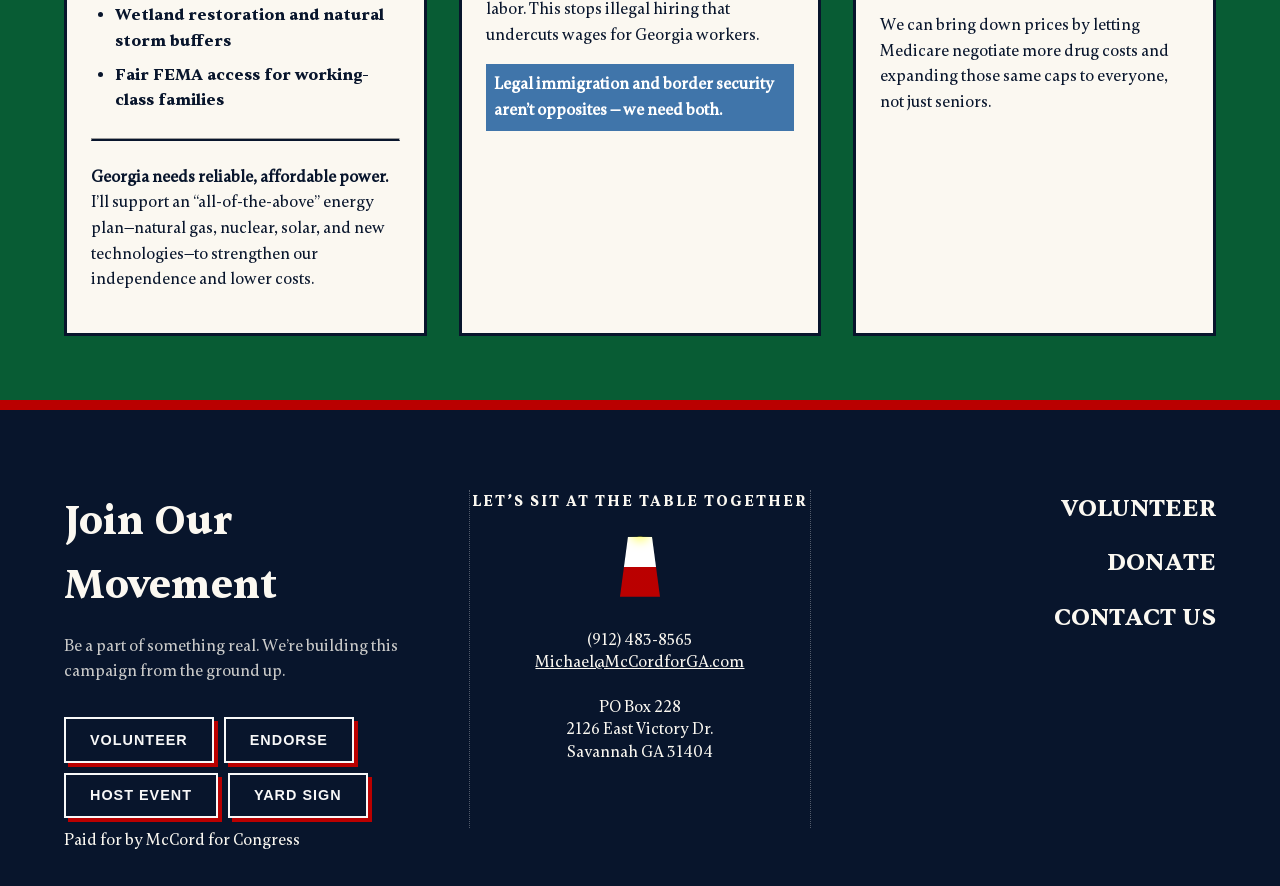
==== commit c1149bc9: "Switched to very compelling district one mockup" ====
--- a/index.html
+++ b/index.html
@@ -26,7 +26,7 @@
         <li><a href="#platform">Platform</a></li>
         <li><a href="#volunteer">Volunteer</a></li>
       </ul>
-      <a href="#" role="button" class="btn-donate">DONATE</a>
+      <a href="https://secure.actblue.com/donate/donatetomccordforcongress" role="button" class="btn-donate">DONATE</a>
     </nav>
   </header>
 
@@ -60,7 +60,39 @@
       <div class="container grid-2-col align-center">
         <div class="map-wrapper">
           <div class="css-map">
-            <span>GA-01</span>
+            <svg xmlns="http://www.w3.org/2000/svg" viewBox="0 0 258.0 300.0" width="591.6px" height="755.36px">
+
+              <!-- Georgia State Outline (Background) -->
+              <g id="state-layer">
+                <path class="state-shape"
+                  d="M 5.94,14.47 C 6.04,17.67 6.54,20.07 7.04,19.87 C 7.44,19.57 7.74,21.17 7.44,23.37 C 7.24,25.57 7.54,27.17 7.94,26.87 C 8.44,26.57 8.74,28.17 8.44,30.37 C 8.24,32.57 8.54,34.17 9.04,33.87 C 9.44,33.57 9.74,34.87 9.44,36.87 C 9.24,38.87 9.44,40.17 9.94,39.87 C 10.54,39.57 10.74,40.87 10.44,42.87 C 10.24,44.87 10.34,46.27 10.74,46.07 C 11.64,45.47 12.84,58.37 12.04,59.77 C 11.54,60.47 11.84,60.57 12.64,60.07 C 13.54,59.47 13.74,60.27 13.44,63.37 C 13.24,65.57 13.34,67.27 13.74,67.07 C 14.64,66.47 16.84,85.37 16.04,86.67 C 15.54,87.47 15.74,87.57 16.64,87.07 C 17.54,86.47 17.74,87.27 17.44,90.37 C 17.24,92.57 17.34,94.27 17.74,93.97 C 18.54,93.57 19.84,103.07 20.04,110.27 C 20.04,113.07 20.44,115.17 20.94,114.87 C 21.34,114.67 21.64,115.67 21.64,117.27 C 21.64,118.77 22.04,121.57 22.54,123.37 C 23.14,125.17 23.14,126.37 22.84,126.17 C 22.44,125.87 22.04,126.57 22.04,127.57 C 22.04,128.57 22.44,129.17 23.04,128.87 C 23.54,128.47 23.74,130.17 23.44,133.07 C 23.04,135.97 23.24,137.27 23.74,136.47 C 24.34,135.47 24.64,136.07 24.64,138.27 C 24.64,139.97 25.04,141.77 25.64,142.07 C 26.14,142.37 26.64,143.17 26.64,143.67 C 26.64,144.27 26.04,144.37 25.44,143.97 C 24.44,143.37 24.44,143.47 25.34,144.77 C 26.04,145.57 26.24,146.67 25.84,147.07 C 25.44,147.57 25.74,147.57 26.54,147.07 C 27.64,146.47 27.84,146.77 27.44,148.37 C 27.04,149.77 27.24,150.37 27.84,149.97 C 28.54,149.47 28.74,150.17 28.44,151.87 C 28.14,153.47 28.34,154.27 28.94,153.87 C 29.54,153.47 29.74,154.27 29.44,155.97 C 29.14,157.47 29.14,158.37 29.44,158.07 C 29.94,157.57 31.64,160.17 33.74,164.57 C 34.34,165.97 35.24,167.87 35.74,168.77 C 36.24,169.87 36.24,171.57 35.54,173.27 C 34.64,175.67 34.84,176.27 37.04,178.07 C 38.44,179.27 39.64,180.57 39.64,181.17 C 39.64,181.77 37.74,183.87 35.34,185.87 C 31.14,189.37 30.64,190.67 30.64,196.97 C 30.54,198.57 29.64,201.47 28.54,203.27 C 27.04,205.57 26.54,207.87 26.84,210.47 C 27.04,212.67 26.74,214.17 26.34,213.87 C 25.84,213.57 25.94,214.27 26.54,215.27 C 27.14,216.37 27.34,217.57 27.04,217.87 C 26.74,218.17 27.04,218.67 27.74,219.17 C 28.54,219.67 28.74,219.47 28.14,218.47 C 27.54,217.37 27.64,217.27 28.64,218.27 C 29.44,218.97 30.04,221.07 30.04,222.97 C 30.14,224.87 30.54,226.17 31.04,225.77 C 31.54,225.47 31.64,226.27 31.34,227.67 C 30.94,228.97 30.64,230.47 30.64,230.87 C 30.64,231.37 30.24,231.47 29.84,231.17 C 29.44,230.97 28.94,231.67 28.94,232.87 C 28.74,234.67 28.94,234.77 29.74,233.57 C 30.64,232.37 30.74,232.47 30.14,234.07 C 28.84,238.17 27.84,244.77 28.44,246.77 C 28.84,248.37 28.64,248.67 27.54,247.97 C 26.64,247.47 26.74,247.97 27.94,249.57 C 31.04,253.97 36.04,266.17 37.34,272.57 C 38.64,279.27 38.64,279.27 53.94,280.07 C 61.74,280.47 69.44,280.97 71.14,281.07 C 72.84,281.17 79.54,281.67 86.14,281.97 C 92.74,282.37 99.74,282.87 101.64,283.07 C 103.54,283.27 110.54,283.77 117.14,284.07 C 123.74,284.37 134.54,285.07 141.14,285.57 C 151.54,286.37 168.04,287.37 181.14,288.07 C 183.84,288.17 185.04,288.67 184.84,289.57 C 184.64,290.27 185.04,292.17 185.74,293.77 C 186.64,295.97 186.64,296.87 185.54,298.27 C 184.54,299.37 184.54,299.67 185.44,299.17 C 186.14,298.77 186.64,298.97 186.64,299.87 C 186.64,300.77 187.84,301.27 190.14,301.27 C 193.04,301.27 193.64,300.87 193.74,299.17 C 193.74,297.97 194.14,294.77 194.54,291.87 C 195.04,288.57 194.94,286.87 194.34,287.27 C 193.74,287.67 193.54,286.97 193.84,285.77 C 194.24,284.57 194.04,283.77 193.54,284.17 C 193.04,284.47 192.64,283.77 192.64,282.57 C 192.64,281.17 193.04,280.67 193.94,281.17 C 194.74,281.77 194.74,281.47 193.84,280.27 C 191.64,277.57 193.54,273.87 196.94,274.47 C 197.34,274.47 197.64,273.87 197.64,273.07 C 197.64,272.17 198.64,271.57 200.24,271.57 C 201.64,271.57 202.54,271.97 202.24,272.37 C 202.04,272.77 202.74,273.27 203.94,273.27 C 205.14,273.37 206.24,273.97 206.44,274.57 C 206.64,275.07 207.24,275.27 207.74,274.97 C 208.34,274.67 209.24,274.87 209.94,275.37 C 212.04,277.07 220.94,278.57 222.34,277.37 C 223.04,276.77 223.34,275.87 222.94,275.37 C 221.74,273.27 221.94,267.37 223.34,265.97 C 224.64,264.77 224.54,264.57 223.24,264.57 C 220.94,264.57 221.24,263.27 224.14,260.57 C 226.04,258.77 226.34,257.97 225.44,257.37 C 224.44,256.77 224.44,256.57 225.44,256.57 C 226.14,256.57 226.44,256.07 226.14,255.57 C 224.44,252.77 224.74,247.77 226.84,243.37 C 229.04,238.87 232.64,235.47 231.24,239.27 C 230.64,240.67 230.84,240.77 231.74,239.87 C 232.94,238.67 232.04,236.17 230.64,237.07 C 230.14,237.37 229.94,235.67 230.14,233.37 C 230.34,230.97 231.04,228.97 231.64,228.77 C 232.44,228.47 232.44,227.97 231.64,227.07 C 230.34,225.57 232.04,224.07 235.04,224.07 C 236.34,224.07 237.04,223.27 237.24,221.27 C 237.34,219.77 237.04,218.57 236.54,218.57 C 235.94,218.57 235.84,218.07 236.24,217.47 C 236.64,216.67 237.14,216.77 237.74,217.67 C 238.24,218.47 238.64,218.57 238.64,218.07 C 238.64,217.47 238.14,216.47 237.54,215.87 C 236.14,214.47 240.04,211.67 243.04,211.97 C 246.54,212.37 246.24,208.67 242.64,207.47 C 239.14,206.17 238.04,203.77 240.14,201.67 C 241.24,200.57 241.64,200.47 241.64,201.37 C 241.64,202.07 242.04,202.47 242.54,202.17 C 243.04,201.87 244.64,202.27 246.24,203.07 C 249.34,204.67 251.84,203.87 249.34,202.07 C 247.04,200.47 247.24,198.87 249.64,198.07 C 250.74,197.77 251.54,196.97 251.34,196.37 C 250.94,194.07 248.14,191.57 245.94,191.57 C 242.74,191.57 240.34,188.77 240.84,185.47 C 241.14,183.97 240.94,182.87 240.44,183.17 C 240.04,183.47 239.64,182.57 239.64,181.17 C 239.64,179.77 240.14,178.37 240.64,178.07 C 241.24,177.67 240.84,176.77 239.74,175.77 C 238.64,174.87 237.54,172.77 237.34,171.27 C 236.94,167.87 232.24,162.67 228.44,161.37 C 225.14,160.17 224.34,157.77 224.24,148.97 C 224.14,144.77 223.74,142.97 223.04,143.27 C 222.04,143.67 218.94,137.17 219.34,135.57 C 220.14,131.87 220.04,131.07 218.14,131.07 C 217.04,131.07 216.24,130.47 216.44,129.77 C 216.54,128.97 216.24,128.67 215.74,129.07 C 213.64,130.37 206.64,125.47 202.74,119.97 C 200.54,116.87 198.94,113.97 199.14,113.57 C 199.44,113.17 198.84,112.87 197.84,112.97 C 196.54,113.07 196.04,112.17 195.84,109.17 C 195.64,106.97 194.74,104.67 193.94,104.07 C 193.04,103.37 192.64,102.47 192.94,101.87 C 193.24,101.37 191.54,99.87 189.04,98.67 C 186.64,97.47 184.84,95.97 185.14,95.47 C 185.54,94.97 185.14,94.87 184.34,95.17 C 182.64,95.77 179.24,89.97 180.34,88.27 C 180.64,87.67 180.44,87.57 179.84,87.97 C 179.14,88.37 178.64,88.17 178.64,87.57 C 178.64,86.17 173.94,81.77 170.34,79.97 C 168.74,79.07 167.84,77.97 168.24,77.37 C 168.64,76.67 168.54,76.57 167.84,76.97 C 166.54,77.77 161.44,73.67 162.24,72.37 C 162.54,71.87 162.34,71.67 161.84,71.77 C 161.24,71.97 160.74,71.67 160.64,71.07 C 160.54,70.47 159.64,68.67 158.54,66.97 C 157.54,65.27 157.04,63.57 157.44,63.17 C 157.84,62.77 157.74,62.47 157.14,62.57 C 154.74,63.07 153.54,62.47 153.74,60.77 C 154.04,58.67 152.84,55.67 150.84,53.37 C 150.04,52.37 149.64,50.97 150.04,50.07 C 150.34,49.17 150.24,48.77 149.64,49.07 C 148.44,49.77 146.34,45.77 147.04,44.07 C 147.64,42.47 144.64,41.17 140.14,41.07 C 138.24,41.07 137.24,40.57 137.44,39.77 C 137.54,38.97 137.24,38.67 136.74,38.97 C 136.24,39.27 134.54,38.27 132.94,36.57 C 131.44,34.97 129.84,33.57 129.44,33.57 C 127.54,33.57 120.74,27.87 120.64,26.27 C 120.64,22.87 123.34,18.07 127.34,14.47 C 129.54,12.47 131.64,10.27 132.04,9.67 C 132.54,8.87 116.14,8.57 69.24,8.57 L 5.74,8.57 L 5.94,14.47 z" />
+                <path class="state-shape"
+                  d="M 252.64,197.07 C 252.64,197.87 253.04,198.57 253.64,198.57 C 254.24,198.57 254.64,197.87 254.64,197.07 C 254.64,196.27 254.24,195.57 253.64,195.57 C 253.04,195.57 252.64,196.27 252.64,197.07 z" />
+                <path class="state-shape"
+                  d="M 239.14,219.47 C 238.84,219.97 238.94,220.67 239.44,220.97 C 239.94,221.27 240.34,220.87 240.34,220.07 C 240.34,218.37 240.04,218.17 239.14,219.47 z" />
+                <path class="state-shape"
+                  d="M 234.44,229.77 C 232.34,232.27 232.24,233.17 233.64,234.07 C 234.24,234.37 234.64,234.07 234.64,233.27 C 234.64,232.47 235.34,231.27 236.14,230.57 C 237.74,229.27 238.14,227.57 236.94,227.57 C 236.44,227.57 235.34,228.57 234.44,229.77 z" />
+                <path class="state-shape"
+                  d="M 228.64,243.67 C 228.64,244.67 228.14,245.57 227.54,245.57 C 226.94,245.57 226.64,246.57 226.84,247.77 C 227.04,249.07 227.54,250.07 228.14,250.07 C 228.74,250.07 229.54,249.07 230.14,247.77 C 230.64,246.57 231.44,245.57 231.84,245.57 C 233.54,245.57 232.54,242.77 230.64,242.27 C 229.14,241.87 228.64,242.27 228.64,243.67 z" />
+                <path class="state-shape"
+                  d="M 224.74,266.87 C 224.04,267.77 223.74,269.37 224.14,270.27 C 224.74,271.97 224.84,271.97 225.74,270.27 C 226.34,269.27 226.64,267.77 226.44,266.87 C 226.14,265.37 226.04,265.37 224.74,266.87 z" />
+              </g>
+
+              <!-- District 1 Approximate Polygon -->
+              <circle cx="215" cy="245" r="35" class="district-shape" />
+
+              <!-- Labels -->
+              <text x="215" y="248" class="district-label">GA-01</text>
+
+              <text x="85" y="90" class="city-label">Atlanta</text>
+              <circle cx="85" cy="95" r="3" class="city-pin" />
+
+              <text x="200" y="125" class="city-label">Augusta</text>
+              <circle cx="200" cy="130" r="3" class="city-pin" />
+
+              <text x="235" y="215" class="city-label">Savannah</text>
+              <circle cx="235" cy="220" r="3" class="city-pin" />
+            </svg>
           </div>
         </div>
         <div class="district-text">
@@ -241,7 +273,7 @@
 
         <nav>
           <a href="#volunteer">VOLUNTEER</a>
-          <a href="#">DONATE</a>
+          <a href="https://secure.actblue.com/donate/donatetomccordforcongress">DONATE</a>
           <a href="#">CONTACT US</a>
         </nav>
       </div>
--- a/style.css
+++ b/style.css
@@ -249,6 +249,7 @@
     align-self: end;
     justify-self: center;
     padding-top: 5%;
+    order: 2;
 
     max-height: 60vh;
     filter: drop-shadow(15px 15px 0px rgba(0, 0, 0, 0.5));
@@ -262,13 +263,12 @@
     img {
       order: 0;
       max-height: 80vh;
+      padding-top: 15px;
     }
 
     .hero-text {
       order: 0;
-
-    }
-
+    }
 
   }
 
@@ -444,6 +444,7 @@
 
   .css-map {
     background-color: var(--color-accent-blue);
+    overflow: hidden;
     width: 100%;
     aspect-ratio: 1;
     border-radius: 50%;
@@ -455,15 +456,49 @@
     position: relative;
   }
 
-  /* Simulate map shape roughly */
-  .css-map::after {
-    content: "";
-    position: absolute;
-    width: 60%;
-    height: 80%;
-    background: var(--color-bg-green);
-    clip-path: polygon(20% 0%, 80% 0%, 100% 100%, 0% 100%);
-    opacity: 0.5;
+  svg {
+    transform: translate(-20%, -30%);
+
+    /* Main State Styling */
+    .state-shape {
+      fill: oklch(100% 0 0 / 0.8);
+      stroke: black;
+      stroke-width: 1px;
+    }
+
+    /* District 1 Highlight */
+    /* Approximating the shape from the provided map manually */
+    .district-shape {
+      fill: oklch(42% 0.1 155 / 0.7);
+      /* 50% opacity green */
+      stroke: oklch(42% 0.1 155);
+      /* Solid stroke for definition */
+      stroke-width: 1px;
+    }
+
+    /* Pins */
+    .city-pin {
+      fill: oklch(42% 0.1 155);
+      stroke: black;
+      stroke-width: 0.5px;
+    }
+
+    /* Labels */
+    .city-label {
+      font-family: 'Sentient-Bold', serif;
+      font-size: 10px;
+      fill: black;
+      font-weight: bold;
+      text-anchor: middle;
+    }
+
+    .district-label {
+      font-family: 'Sentient-Bold', serif;
+      font-size: 18px;
+      font-weight: bold;
+      fill: black;
+      text-anchor: middle;
+    }
   }
 
   h2 {
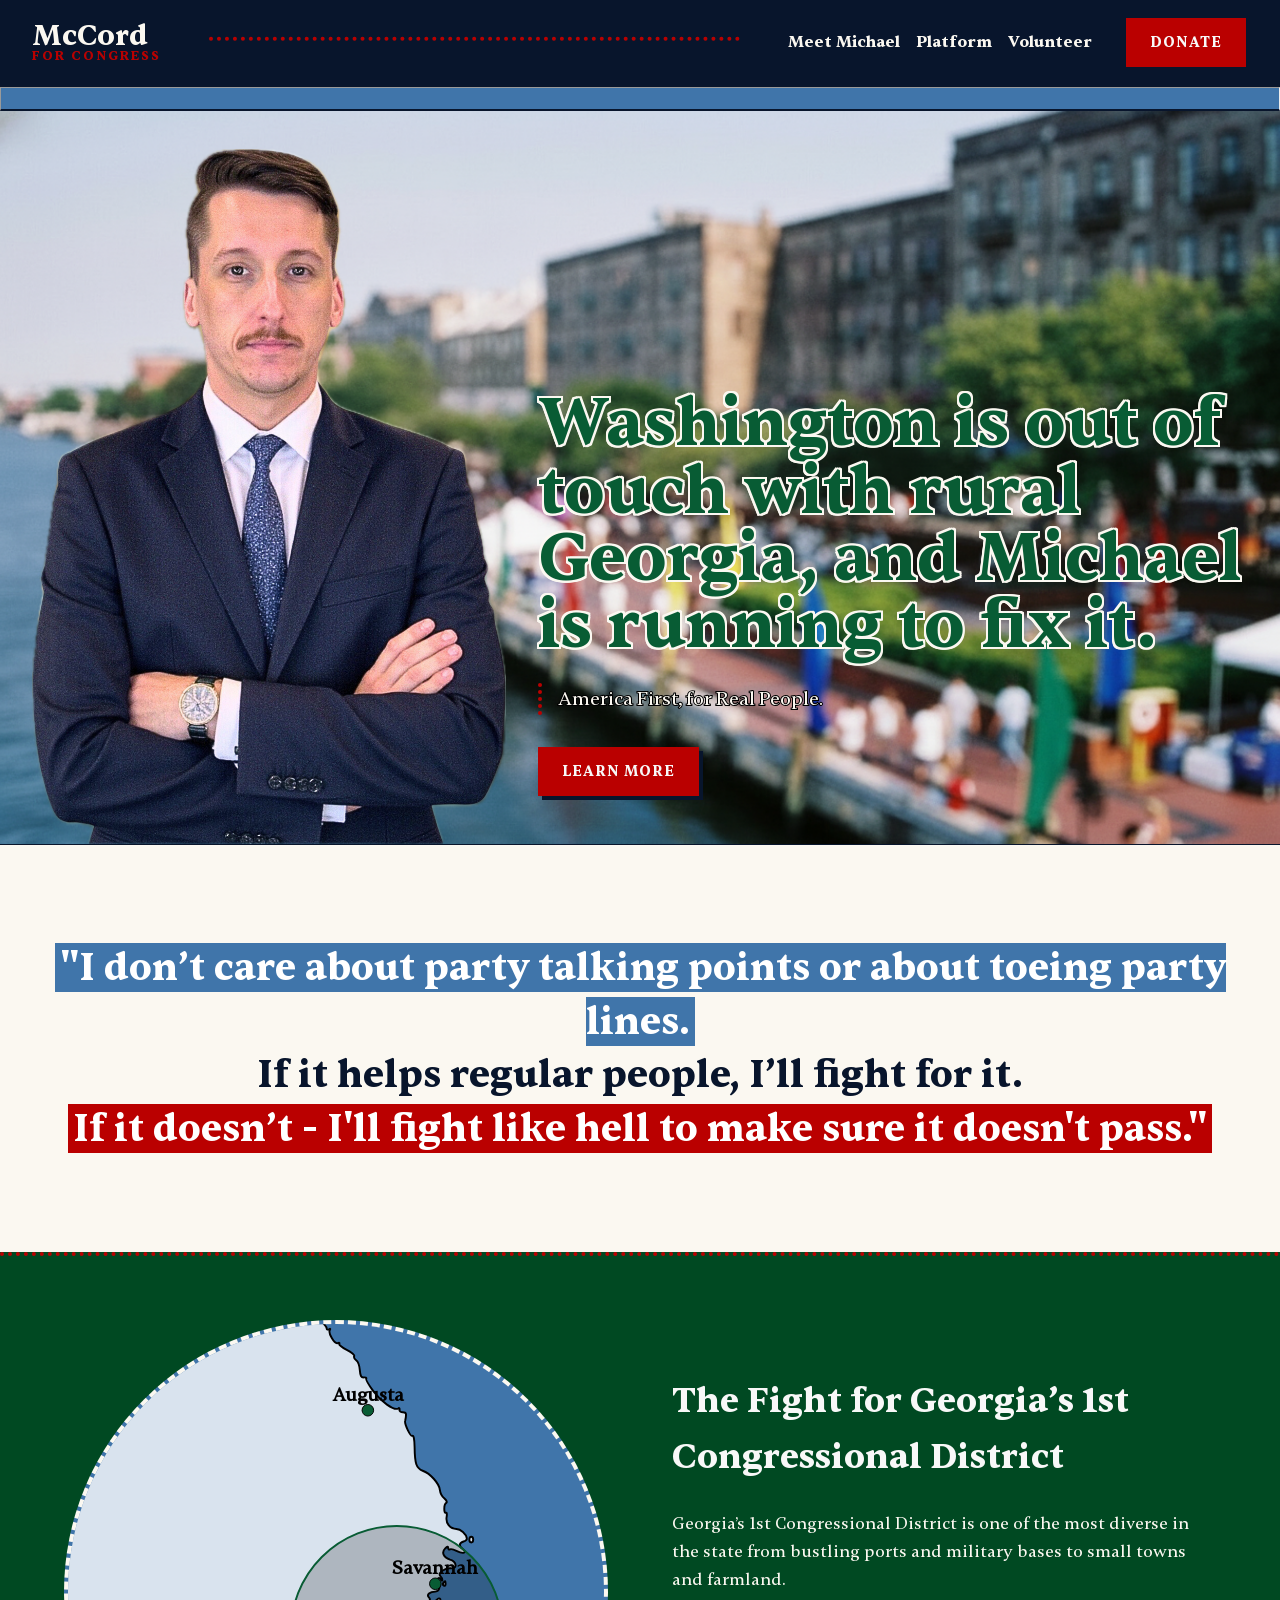
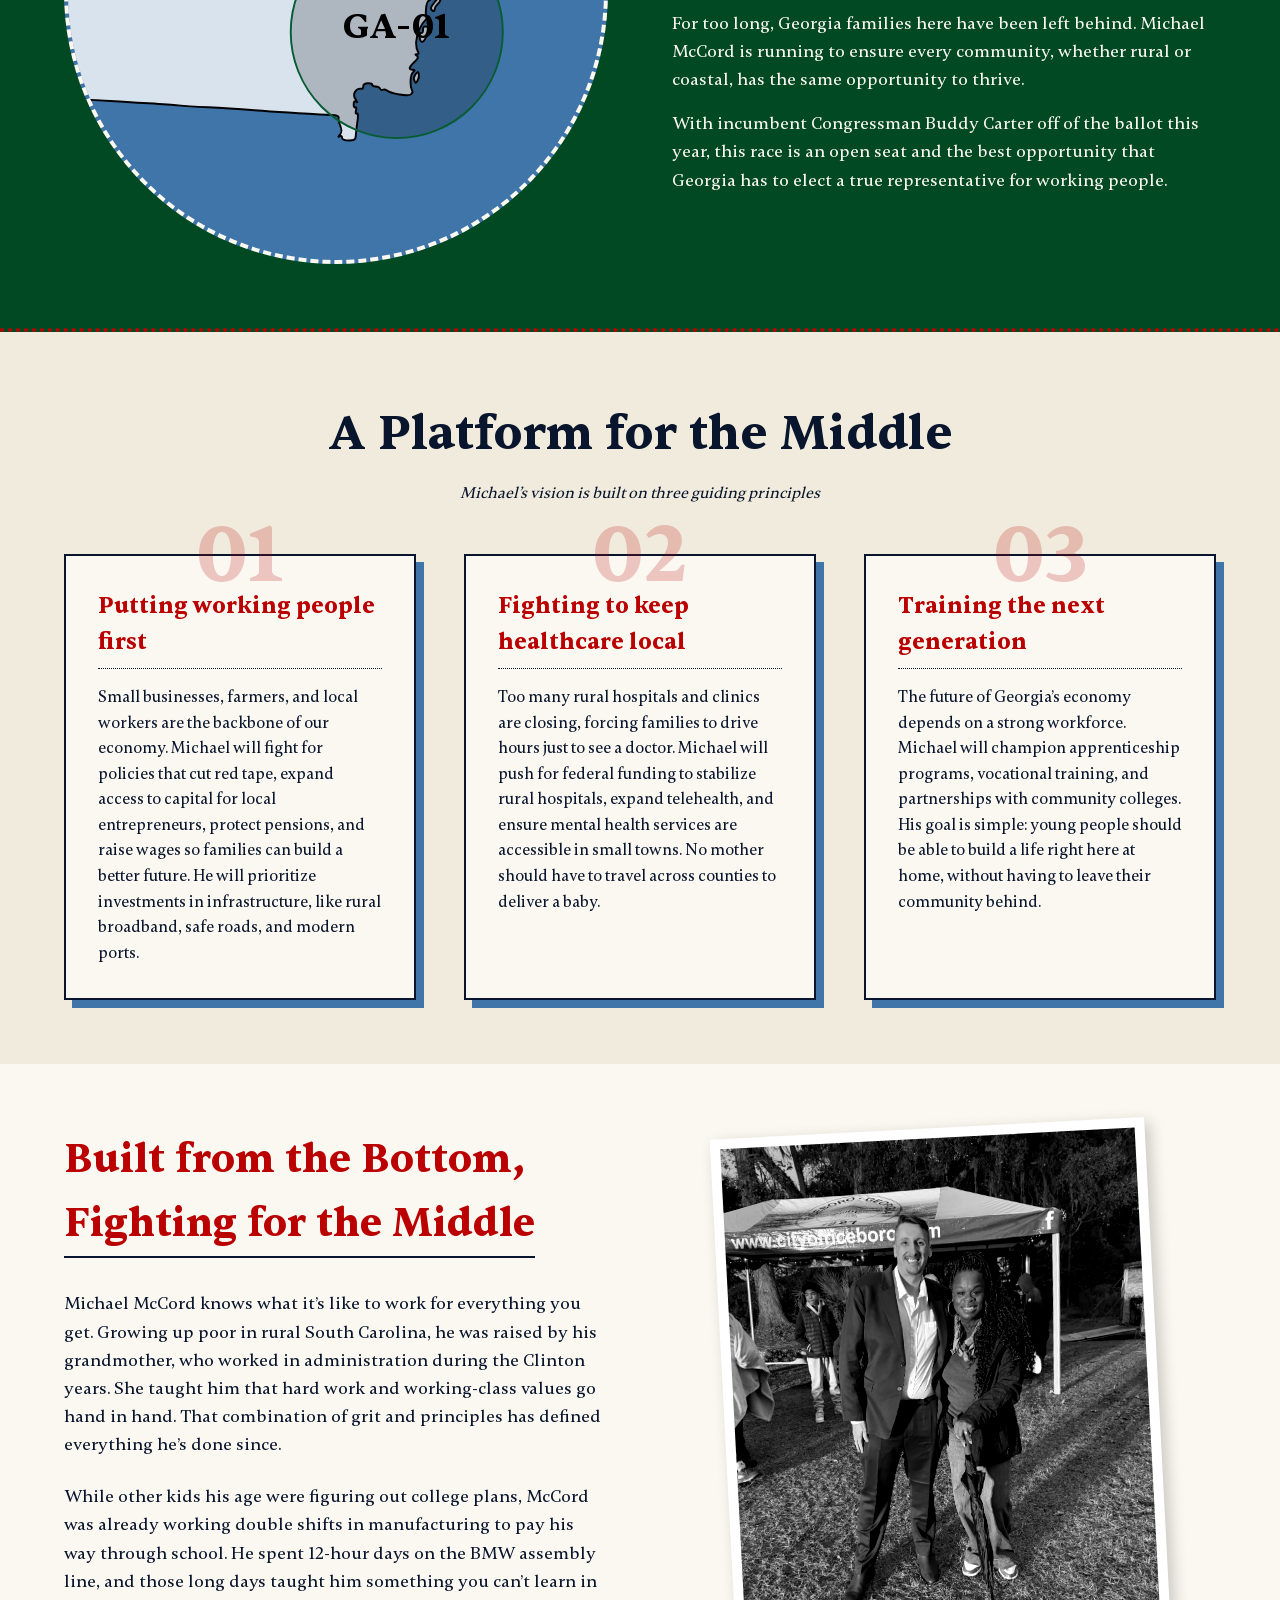
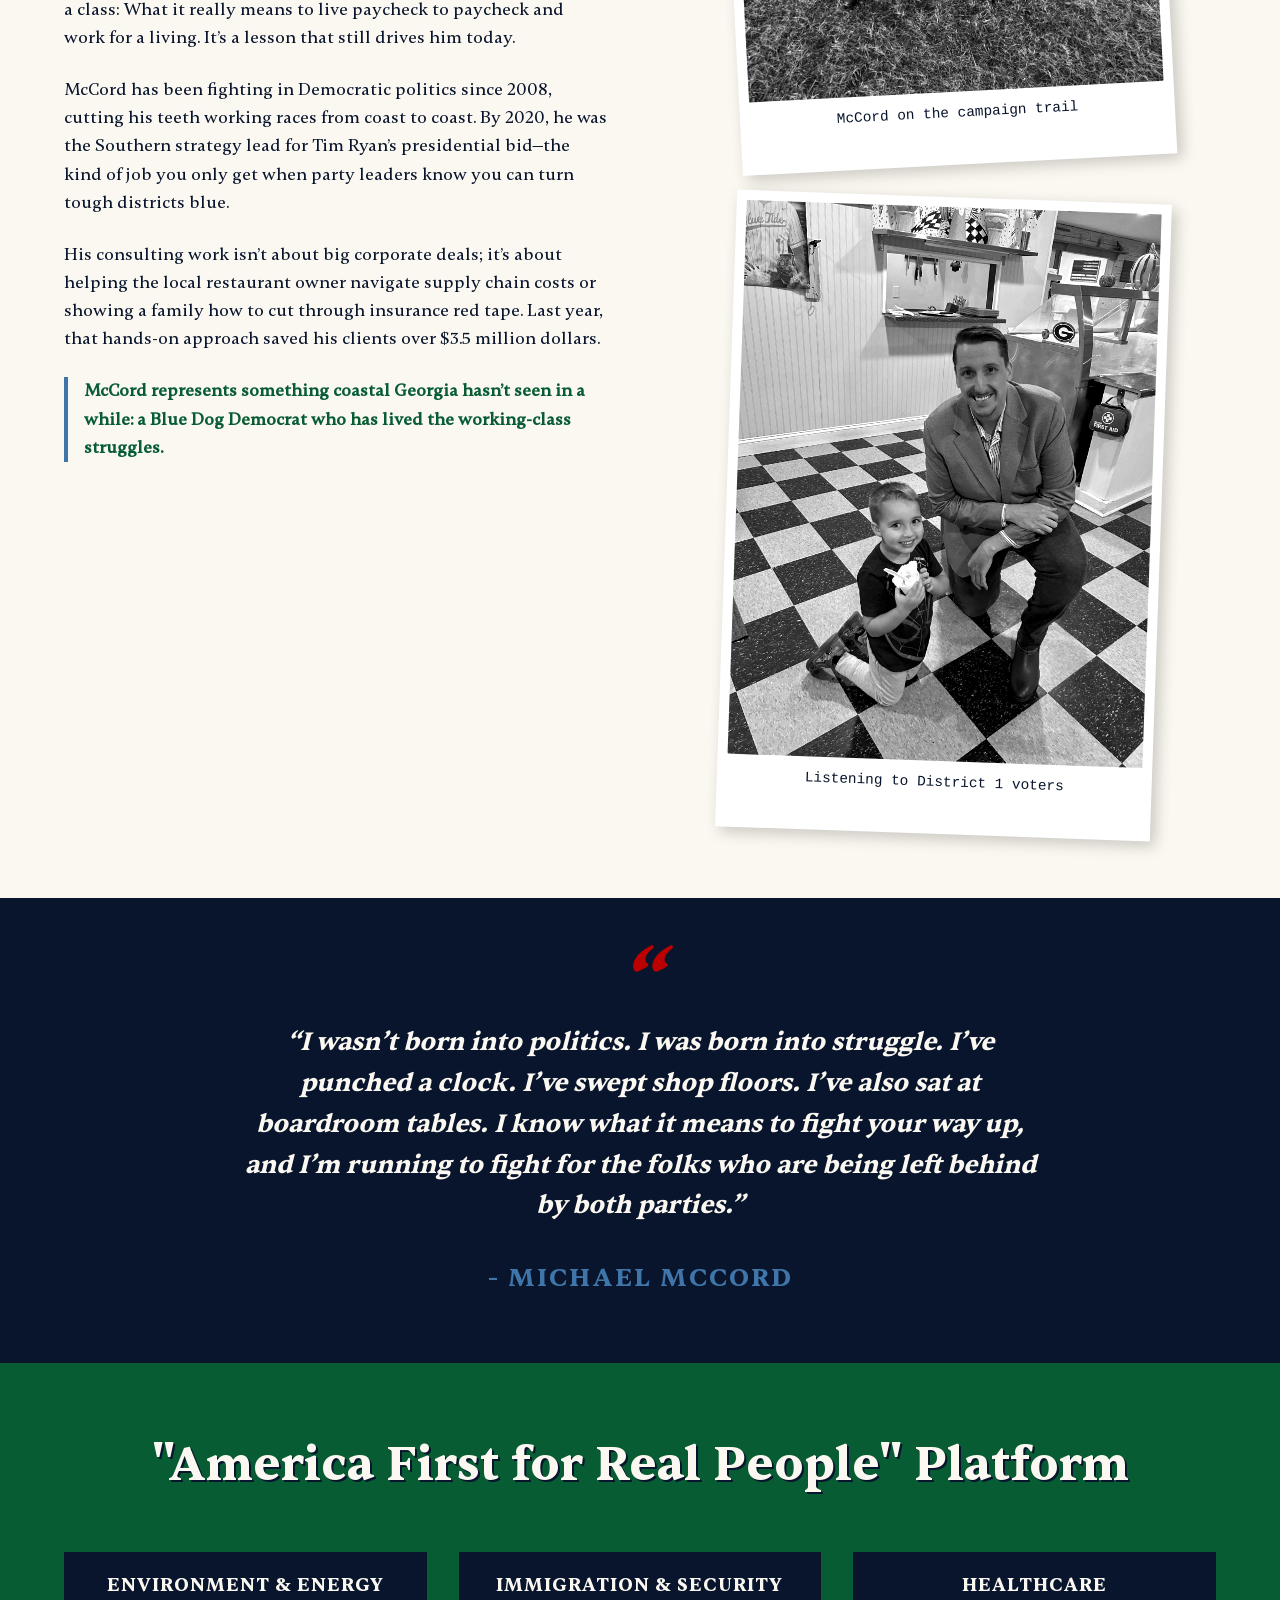
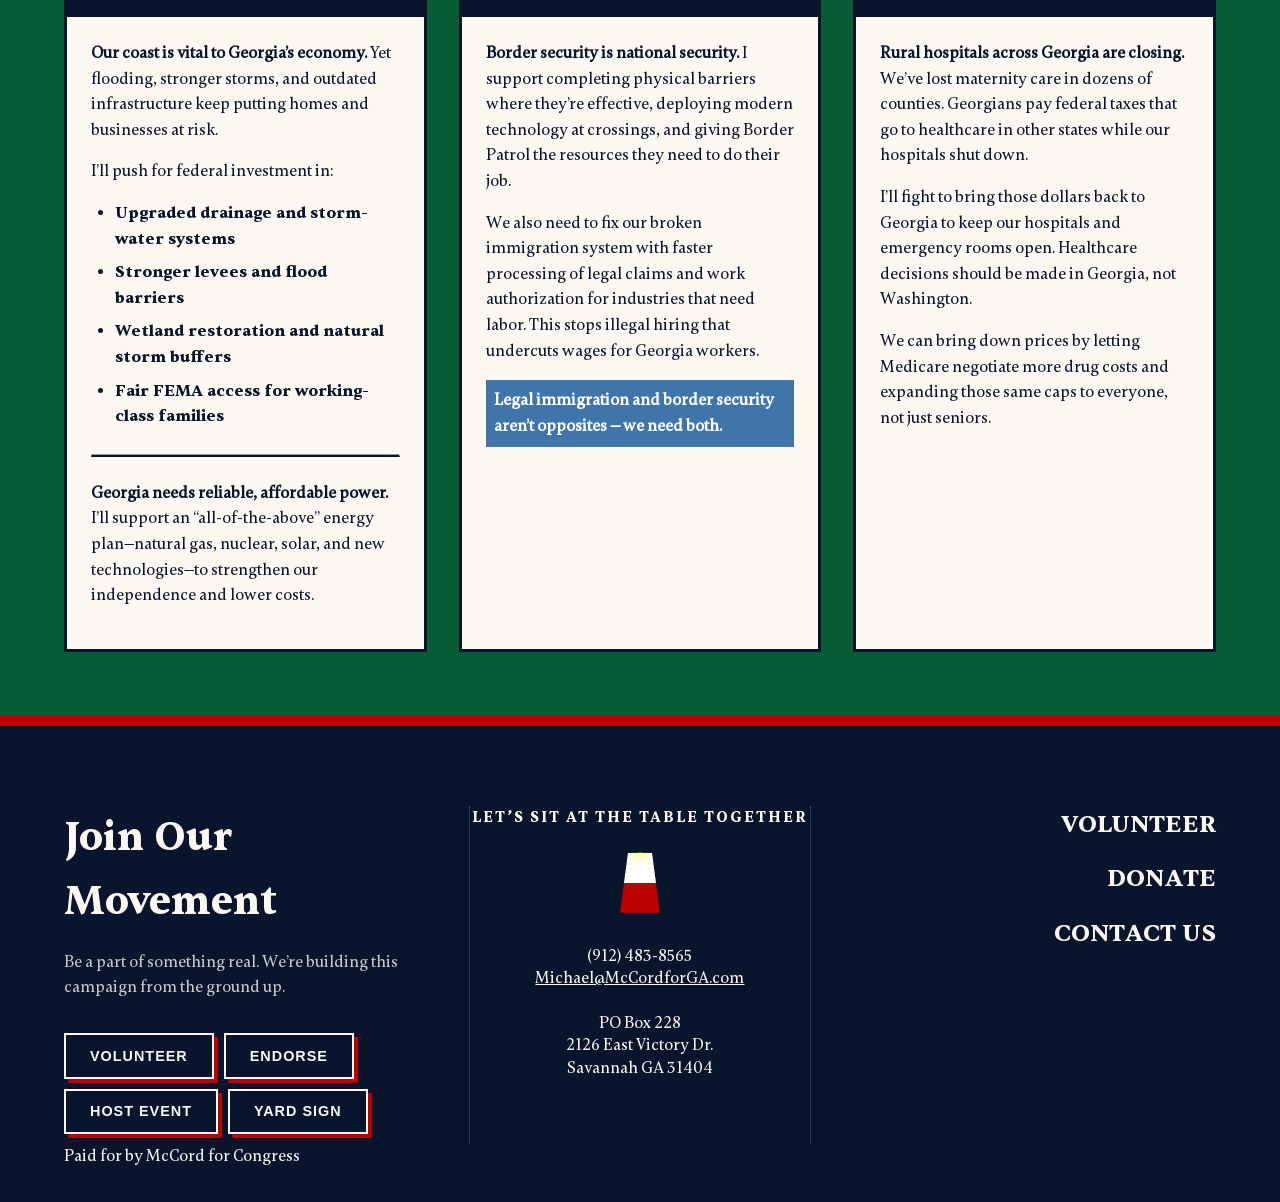
==== commit 29206af7: "removed default svg w/h" ====
--- a/index.html
+++ b/index.html
@@ -60,7 +60,7 @@
       <div class="container grid-2-col align-center">
         <div class="map-wrapper">
           <div class="css-map">
-            <svg xmlns="http://www.w3.org/2000/svg" viewBox="0 0 258.0 300.0" width="591.6px" height="755.36px">
+            <svg xmlns="http://www.w3.org/2000/svg" viewBox="0 0 278.0 320.0">
 
               <!-- Georgia State Outline (Background) -->
               <g id="state-layer">
@@ -79,7 +79,7 @@
               </g>
 
               <!-- District 1 Approximate Polygon -->
-              <circle cx="215" cy="245" r="35" class="district-shape" />
+              <circle cx="215" cy="245" r="55" class="district-shape" />
 
               <!-- Labels -->
               <text x="215" y="248" class="district-label">GA-01</text>
@@ -166,11 +166,11 @@
 
         <div class="bio-images">
           <figure class="rotate-left">
-            <img src="./media/micheal-campaigning.heic" alt="McCord working with team">
+            <img src="./media/micheal-campaigning.webp" alt="McCord working with team">
             <figcaption class="caption">McCord on the campaign trail</figcaption>
           </figure>
           <figure class="rotate-right">
-            <img src="./media/micheal-with-kid.JPEG" alt="McCord speaking to voters">
+            <img src="./media/micheal-with-kid.webp" alt="McCord speaking to voters">
             <figcaption class="caption">Listening to District 1 voters</figcaption>
           </figure>
         </div>
--- a/style.css
+++ b/style.css
@@ -248,11 +248,11 @@
   img {
     align-self: end;
     justify-self: center;
-    padding-top: 5%;
-    order: 2;
+    margin-top: 5%;
+    background: rgba(240, 240, 240, 0.8);
+    border-radius: 25%;
 
     max-height: 60vh;
-    filter: drop-shadow(15px 15px 0px rgba(0, 0, 0, 0.5));
   }
 
 
@@ -261,13 +261,11 @@
     gap: 2rem;
 
     img {
-      order: 0;
+      background: none;
       max-height: 80vh;
       padding-top: 15px;
-    }
-
-    .hero-text {
-      order: 0;
+      border-radius: 0%;
+      filter: none;
     }
 
   }
@@ -457,7 +455,7 @@
   }
 
   svg {
-    transform: translate(-20%, -30%);
+    transform: translate(-16%, -20%);
 
     /* Main State Styling */
     .state-shape {
@@ -469,7 +467,7 @@
     /* District 1 Highlight */
     /* Approximating the shape from the provided map manually */
     .district-shape {
-      fill: oklch(42% 0.1 155 / 0.7);
+      fill: oklch(0 0 0 / 0.2);
       /* 50% opacity green */
       stroke: oklch(42% 0.1 155);
       /* Solid stroke for definition */
@@ -485,15 +483,14 @@
 
     /* Labels */
     .city-label {
-      font-family: 'Sentient-Bold', serif;
+      font-family: var(--font-sans-serif);
       font-size: 10px;
-      fill: black;
       font-weight: bold;
       text-anchor: middle;
     }
 
     .district-label {
-      font-family: 'Sentient-Bold', serif;
+      font-family: var(--font-serif);
       font-size: 18px;
       font-weight: bold;
       fill: black;
